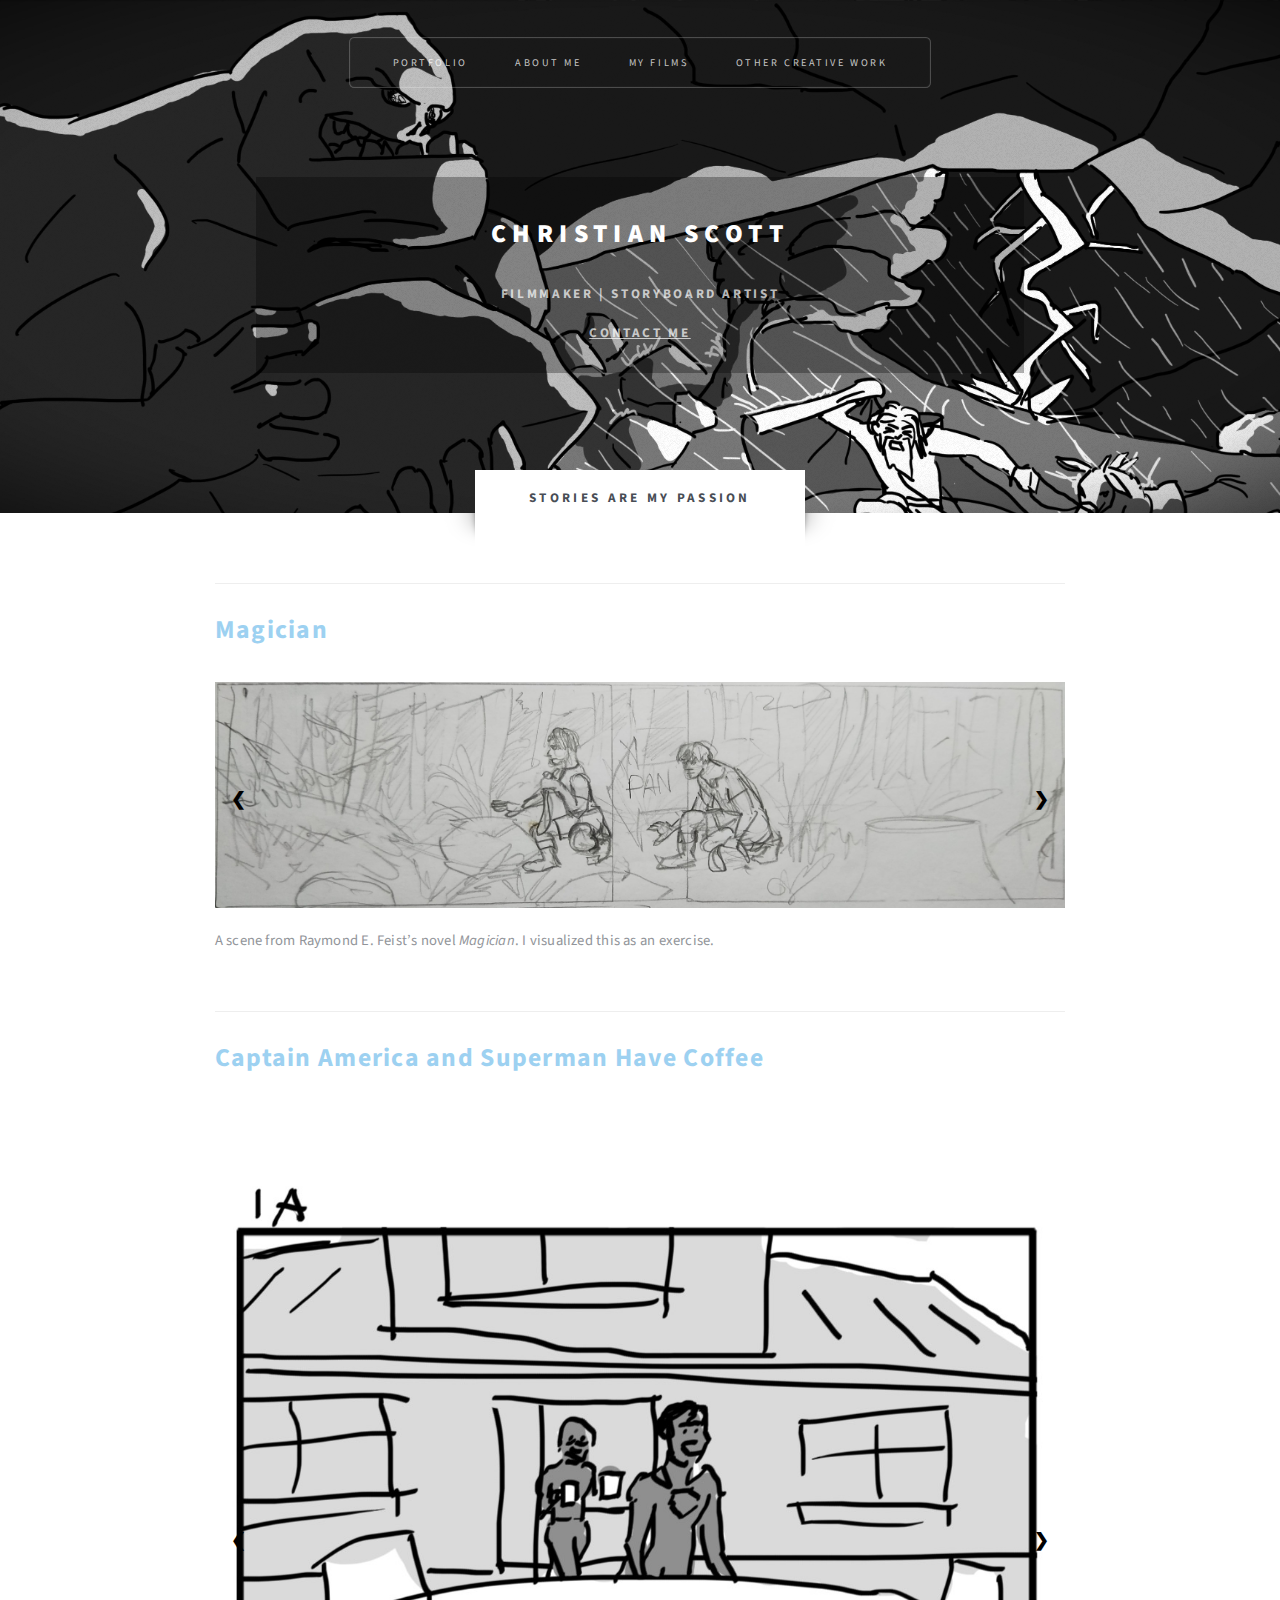
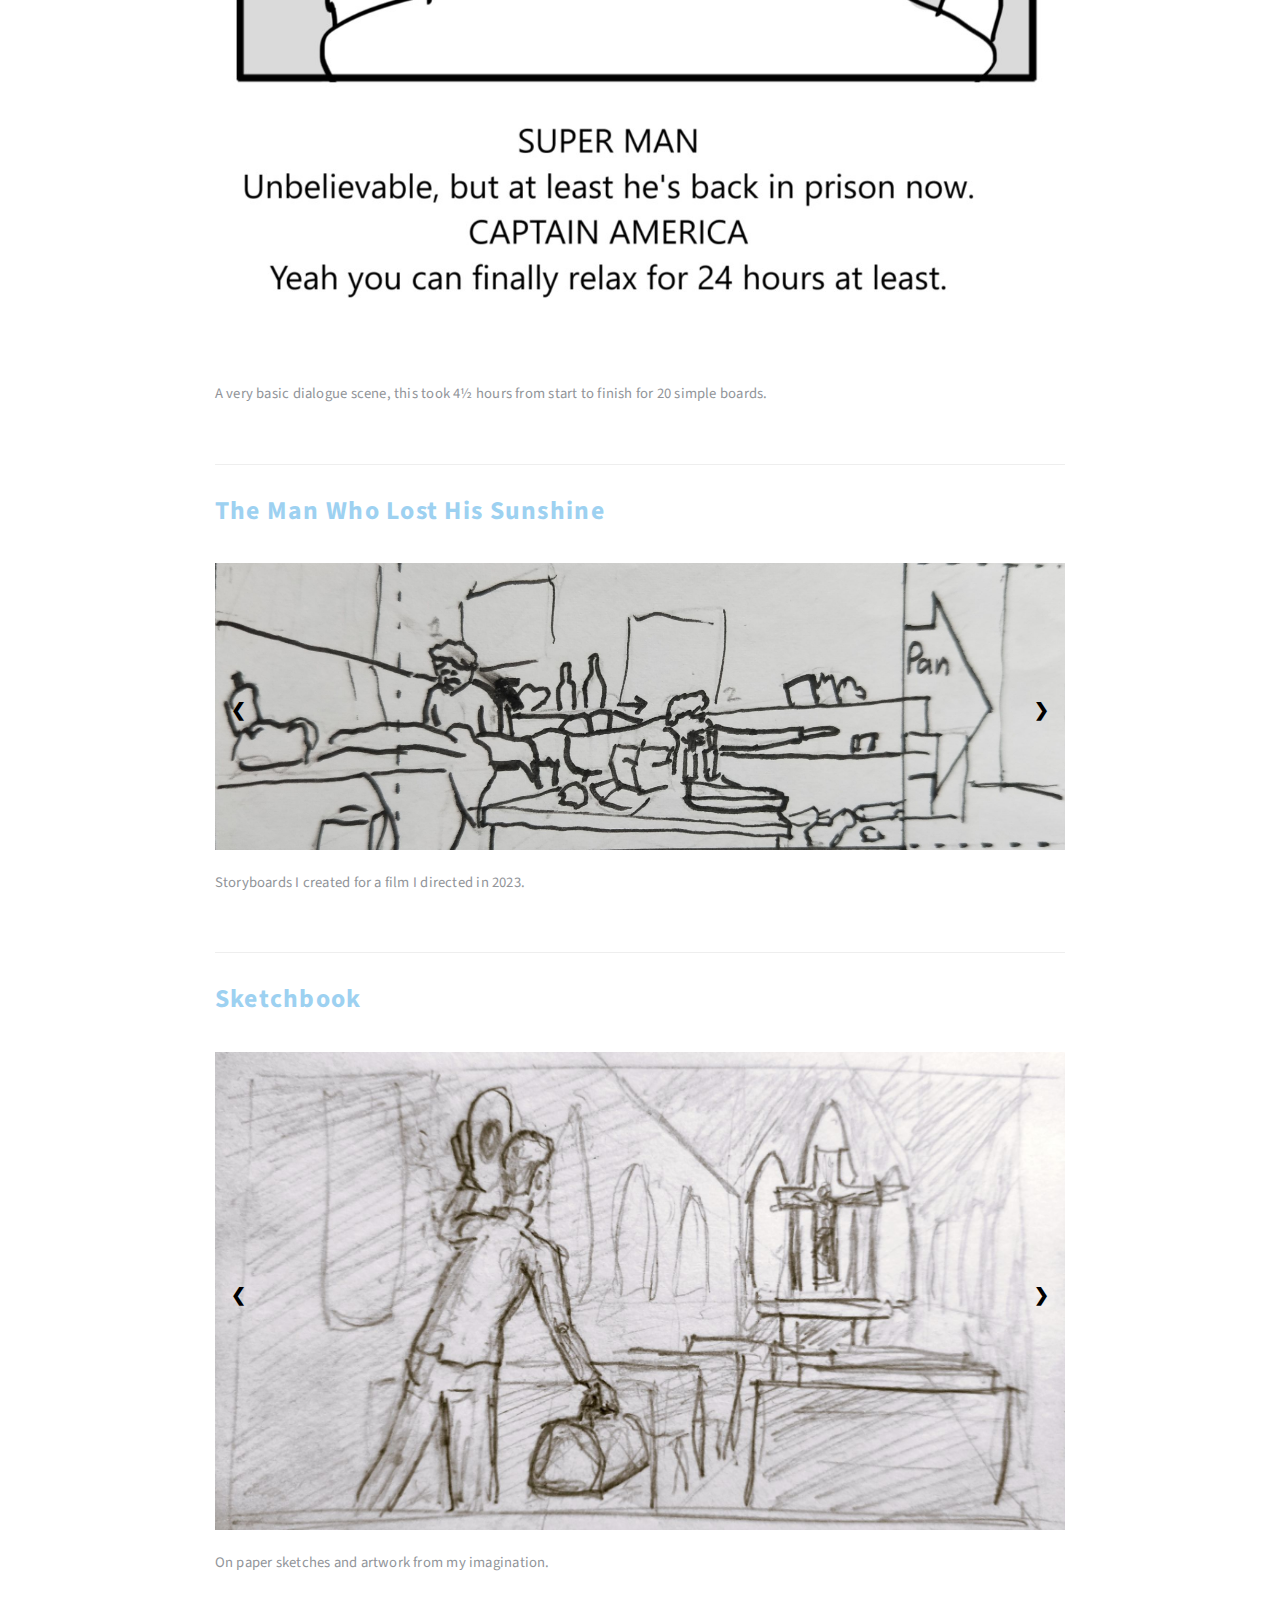
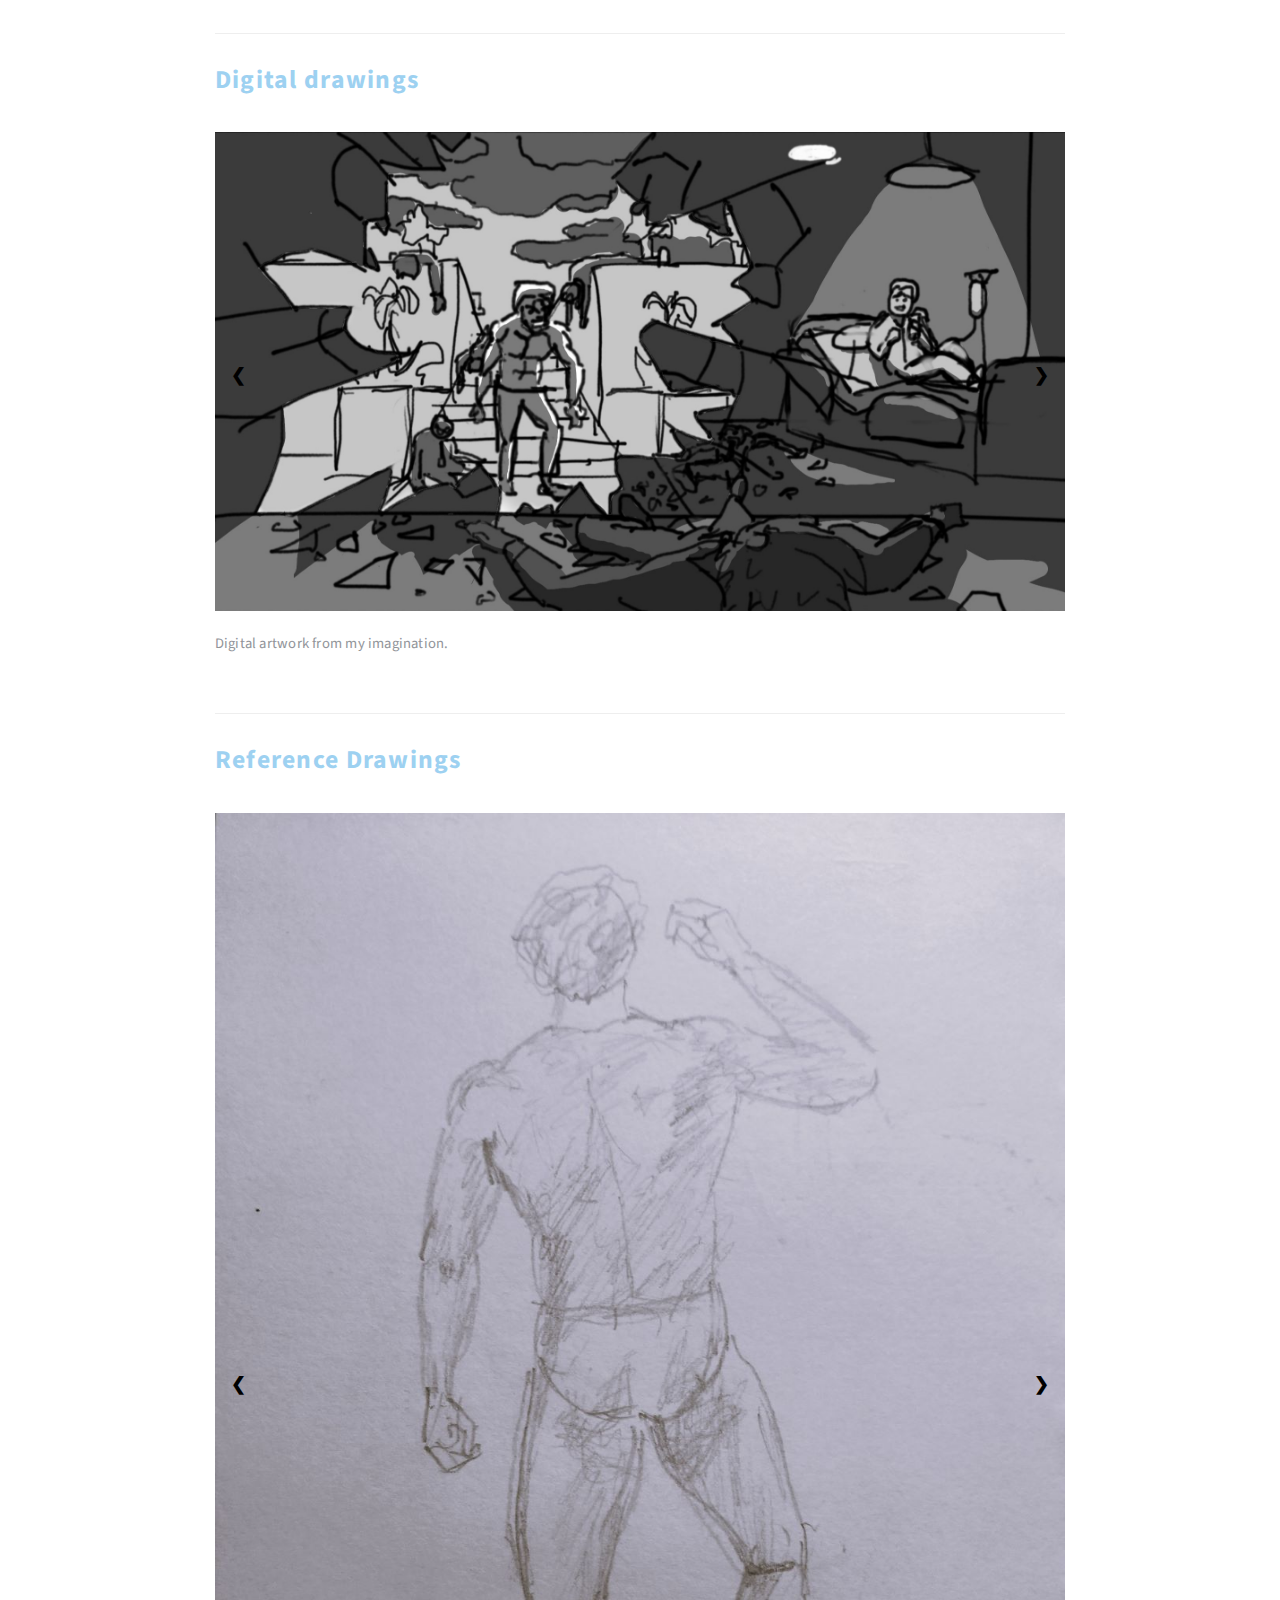
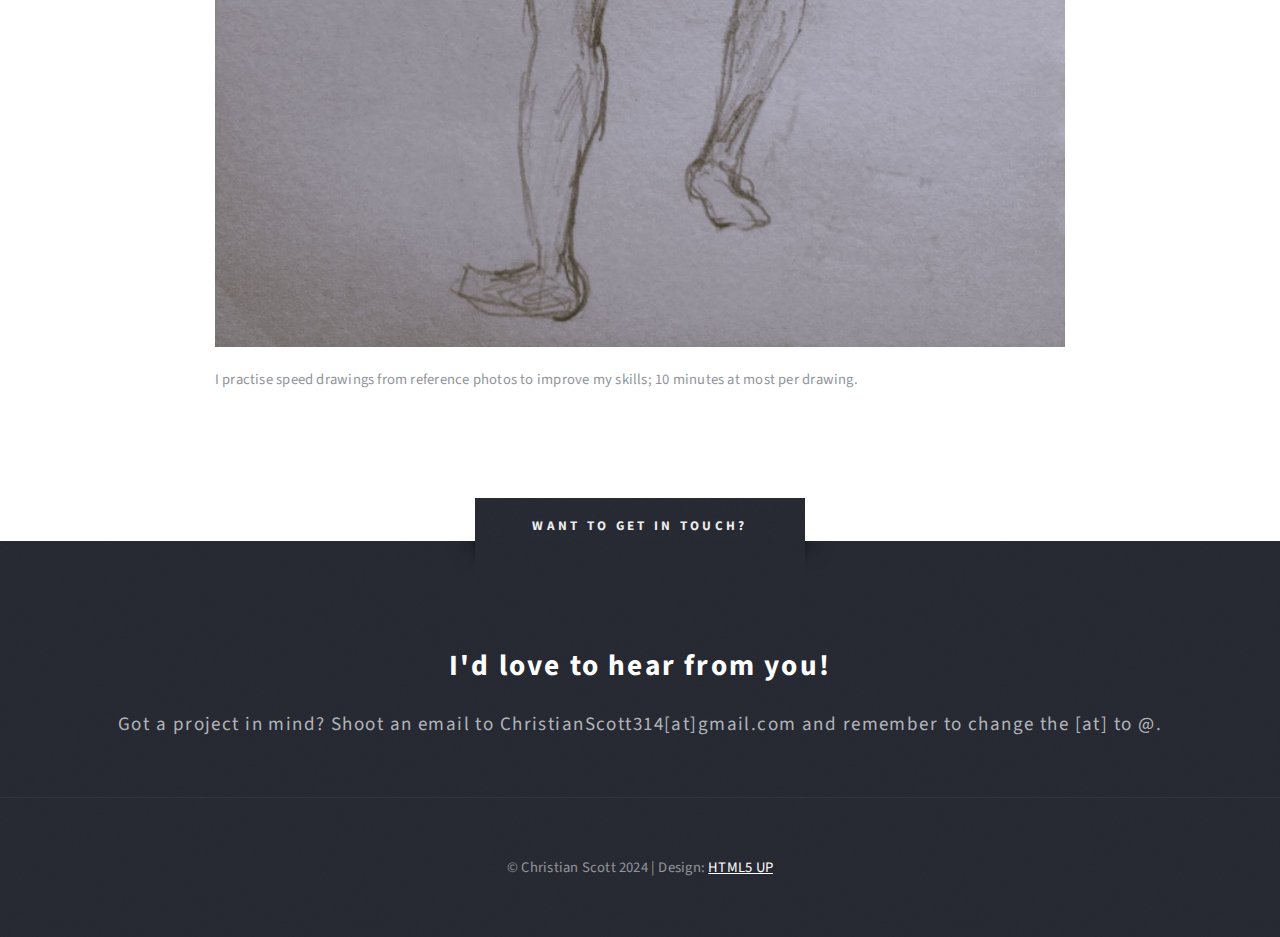
==== index.html @ e36d6e85 "initial commit" ====
<!DOCTYPE HTML>
<!--
	Escape Velocity by HTML5 UP
	html5up.net | @ajlkn
	Free for personal and commercial use under the CCA 3.0 license (html5up.net/license)
-->
<html>

<head>
	<title>Christian Scott Portfolio</title>
	<meta charset="utf-8" />
	<meta name="viewport" content="width=device-width, initial-scale=1, user-scalable=no" />
	<link rel="stylesheet" href="assets/css/main.css" />
</head>

<body class="homepage is-preload">
	<div id="page-wrapper">

		<!-- Header -->
		<section id="header" class="wrapper">

			<!-- Logo -->
			<div id="logo">
				<div class="box bgbox">
					<h1>Christian Scott</h1>
					<p>Filmmaker | Storyboard Artist</p>
					<p><a href="mailto:ChristianScott314@gmail.com">Contact me</a></p>
				</div>
			</div>

			<!-- Nav -->
			<nav id="nav">
				<ul>
					<li class="current"><a href="index.html">Portfolio</a></li>
					<li><a href="about-me.html">About Me</a></li>
					<li><a href="my-films.html">My Films</a></li>
					<li><a href="other-work.html">Other Creative Work</a></li>
				</ul>
			</nav>

		</section>

		<!-- Main -->
		<section id="main" class="wrapper style2">
			<div class="title">Stories are my passion</div>
			<div class="container">
				<!-- Features -->
				<!-- To create new slides, copy one entire section. Update text. 
					Then, copy in new div elements. Increment the PlusSlides function's second number by 1
					based on the latest number. Add a new entry into SlideIndex and SlideId. Create
					a new call for ShowSlides(). Increment all appropriately. Add a new mySlides entry into
					main.css. -->
				<section id="features">
					<div class="feature-list">
						<section>
							<h1>Magician</h1>
							<br>
							<div class="slideshow-container">
								<div class="mySlides1 fade">
									<img src="/images/MAGICIAN/IMG20240206111422.jpg" style="width:100%" alt="">
								</div>
								<div class="mySlides1 fade">
									<img src="/images/MAGICIAN/IMG20240206111429.jpg" style="width:100%" alt="">
								</div>
								<div class="mySlides1 fade">
									<img src="/images/MAGICIAN/IMG20240206111500.jpg" style="width:100%" alt="">
								</div>
								<div class="mySlides1 fade">
									<img src="/images/MAGICIAN/IMG20240206111525.jpg" style="width:100%" alt="">
								</div>
								<div class="mySlides1 fade">
									<img src="/images/MAGICIAN/IMG20240206111530.jpg" style="width:100%" alt="">
								</div>
								<div class="mySlides1 fade">
									<img src="/images/MAGICIAN/IMG20240206111535.jpg" style="width:100%" alt="">
								</div>
								<div class="mySlides1 fade">
									<img src="/images/MAGICIAN/IMG20240206111541.jpg" style="width:100%" alt="">
								</div>
								<div class="mySlides1 fade">
									<img src="/images/MAGICIAN/IMG20240206111629.jpg" style="width:100%" alt="">
								</div>
								<div class="mySlides1 fade">
									<img src="/images/MAGICIAN/IMG20240206111643.jpg" style="width:100%" alt="">
								</div>
								<div class="mySlides1 fade">
									<img src="/images/MAGICIAN/IMG20240206111650.jpg" style="width:100%" alt="">
								</div>
								<div class="mySlides1 fade">
									<img src="/images/MAGICIAN/IMG20240206111715.jpg" style="width:100%" alt="">
								</div>
								<div class="mySlides1 fade">
									<img src="/images/MAGICIAN/IMG20240206111722.jpg" style="width:100%" alt="">
								</div>
								<div class="mySlides1 fade">
									<img src="/images/MAGICIAN/IMG20240206111816.jpg" style="width:100%" alt="">
								</div>
								<div class="mySlides1 fade">
									<img src="/images/MAGICIAN/IMG20240206111821.jpg" style="width:100%" alt="">
								</div>
								<div class="mySlides1 fade">
									<img src="/images/MAGICIAN/IMG20240206111828.jpg" style="width:100%" alt="">
								</div>
								<div class="mySlides1 fade">
									<img src="/images/MAGICIAN/IMG20240206111833.jpg" style="width:100%" alt="">
								</div>
								<div class="mySlides1 fade">
									<img src="/images/MAGICIAN/IMG20240206111854.jpg" style="width:100%" alt="">
								</div>
								<div class="mySlides1 fade">
									<img src="/images/MAGICIAN/IMG20240206111900.jpg" style="width:100%" alt="">
								</div>
								<div class="mySlides1 fade">
									<img src="/images/MAGICIAN/IMG20240206111905.jpg" style="width:100%" alt="">
								</div>
								<!-- Next and previous buttons -->
								<a class="prev" onclick="plusSlides(-1, 0)" style="text-decoration: none;">&#10094;</a>
								<a class="next" onclick="plusSlides(1, 0)" style="text-decoration: none;">&#10095;</a>
							</div>
							<br>
							<p>A scene from Raymond E. Feist’s novel <i>Magician</i>. I visualized this as an exercise.</p>
						</section>
						<section>
							<h1>Captain America and Superman Have Coffee</h1>
							<br>
							<div class="slideshow-container">
								<div class="mySlides2 fade">
									<img src="/images/C&S/C&S1.jpg" style="width:100%">
								</div>
								<div class="mySlides2 fade">
									<img src="/images/C&S/C&S2.jpg" style="width:100%">
								</div>
								<div class="mySlides2 fade">
									<img src="/images/C&S/C&S3.jpg" style="width:100%">
								</div>
								<div class="mySlides2 fade">
									<img src="/images/C&S/C&S4.jpg" style="width:100%">
								</div>
								<div class="mySlides2 fade">
									<img src="/images/C&S/C&S5.jpg" style="width:100%">
								</div>
								<div class="mySlides2 fade">
									<img src="/images/C&S/C&S6.jpg" style="width:100%">
								</div>
								<div class="mySlides2 fade">
									<img src="/images/C&S/C&S7.jpg" style="width:100%">
								</div>
								<div class="mySlides2 fade">
									<img src="/images/C&S/C&S8.jpg" style="width:100%">
								</div>
								<div class="mySlides2 fade">
									<img src="/images/C&S/C&S9.jpg" style="width:100%">
								</div>
								<div class="mySlides2 fade">
									<img src="/images/C&S/C&S10.jpg" style="width:100%">
								</div>
								<div class="mySlides2 fade">
									<img src="/images/C&S/C&S11.jpg" style="width:100%">
								</div>
								<div class="mySlides2 fade">
									<img src="/images/C&S/C&S12.jpg" style="width:100%">
								</div>
								<div class="mySlides2 fade">
									<img src="/images/C&S/C&S13.jpg" style="width:100%">
								</div>
								<div class="mySlides2 fade">
									<img src="/images/C&S/C&S14.jpg" style="width:100%">
								</div>
								<div class="mySlides2 fade">
									<img src="/images/C&S/C&S15.jpg" style="width:100%">
								</div>
								<div class="mySlides2 fade">
									<img src="/images/C&S/C&S16.jpg" style="width:100%">
								</div>
								<div class="mySlides2 fade">
									<img src="/images/C&S/C&S17.jpg" style="width:100%">
								</div>
								<div class="mySlides2 fade">
									<img src="/images/C&S/C&S18.jpg" style="width:100%">
								</div>
								<div class="mySlides2 fade">
									<img src="/images/C&S/C&S19.jpg" style="width:100%">
								</div>
								<div class="mySlides2 fade">
									<img src="/images/C&S/C&S20.jpg" style="width:100%">
								</div>
								<!-- Next and previous buttons -->
								<a class="prev" onclick="plusSlides(-1, 1)" style="text-decoration: none;">&#10094;</a>
								<a class="next" onclick="plusSlides(1, 1)" style="text-decoration: none;">&#10095;</a>
							</div>
							<br>
							<p>A very basic dialogue scene, this took 4½ hours from start to finish for 20 simple boards.
							</p>
						</section>
						<section>
							<h1>The Man Who Lost His Sunshine</h1>
							<br>
							<div class="slideshow-container">
								<div class="mySlides3 fade">
									<img src="/images/TMWLHS/01.jpg" style="width:100%" alt="">
								</div>
								<div class="mySlides3 fade">
									<img src="/images/TMWLHS/02.jpg" style="width:100%" alt="">
								</div>
								<div class="mySlides3 fade">
									<img src="/images/TMWLHS/03.jpg" style="width:100%" alt="">
								</div>
								<div class="mySlides3 fade">
									<img src="/images/TMWLHS/04.jpg" style="width:100%" alt="">
								</div>
								<div class="mySlides3 fade">
									<img src="/images/TMWLHS/05.jpg" style="width:100%" alt="">
								</div>
								<div class="mySlides3 fade">
									<img src="/images/TMWLHS/06.jpg" style="width:100%" alt="">
								</div>
								<div class="mySlides3 fade">
									<img src="/images/TMWLHS/07.jpg" style="width:100%" alt="">
								</div>
								<div class="mySlides3 fade">
									<img src="/images/TMWLHS/08.jpg" style="width:100%" alt="">
								</div>
								<div class="mySlides3 fade">
									<img src="/images/TMWLHS/09.jpg" style="width:100%" alt="">
								</div>
								<div class="mySlides3 fade">
									<img src="/images/TMWLHS/10.jpg" style="width:100%" alt="">
								</div>
								<div class="mySlides3 fade">
									<img src="/images/TMWLHS/11.jpg" style="width:100%" alt="">
								</div>
								<div class="mySlides3 fade">
									<img src="/images/TMWLHS/12.jpg" style="width:100%" alt="">
								</div>
								<div class="mySlides3 fade">
									<img src="/images/TMWLHS/13.jpg" style="width:100%" alt="">
								</div>
								<div class="mySlides3 fade">
									<img src="/images/TMWLHS/14.jpg" style="width:100%" alt="">
								</div>
								<div class="mySlides3 fade">
									<img src="/images/TMWLHS/15.jpg" style="width:100%" alt="">
								</div>
								<div class="mySlides3 fade">
									<img src="/images/TMWLHS/16.jpg" style="width:100%" alt="">
								</div>
								<div class="mySlides3 fade">
									<img src="/images/TMWLHS/17.jpg" style="width:100%" alt="">
								</div>
								<div class="mySlides3 fade">
									<img src="/images/TMWLHS/18.jpg" style="width:100%" alt="">
								</div>
								<div class="mySlides3 fade">
									<img src="/images/TMWLHS/19.jpg" style="width:100%" alt="">
								</div>
								<div class="mySlides3 fade">
									<img src="/images/TMWLHS/20.jpg" style="width:100%" alt="">
								</div>
								<div class="mySlides3 fade">
									<img src="/images/TMWLHS/21.jpg" style="width:100%" alt="">
								</div>
								<div class="mySlides3 fade">
									<img src="/images/TMWLHS/22.jpg" style="width:100%" alt="">
								</div>
								<div class="mySlides3 fade">
									<img src="/images/TMWLHS/23.jpg" style="width:100%" alt="">
								</div>
								<div class="mySlides3 fade">
									<img src="/images/TMWLHS/24.jpg" style="width:100%" alt="">
								</div>
								<div class="mySlides3 fade">
									<img src="/images/TMWLHS/25.jpg" style="width:100%" alt="">
								</div>
								<div class="mySlides3 fade">
									<img src="/images/TMWLHS/26.jpg" style="width:100%" alt="">
								</div>
								<div class="mySlides3 fade">
									<img src="/images/TMWLHS/27.jpg" style="width:100%" alt="">
								</div>
								<div class="mySlides3 fade">
									<img src="/images/TMWLHS/28.jpg" style="width:100%" alt="">
								</div>
								<div class="mySlides3 fade">
									<img src="/images/TMWLHS/29.jpg" style="width:100%" alt="">
								</div>
								<div class="mySlides3 fade">
									<img src="/images/TMWLHS/30.jpg" style="width:100%" alt="">
								</div>
								<div class="mySlides3 fade">
									<img src="/images/TMWLHS/31.jpg" style="width:100%" alt="">
								</div>
								<div class="mySlides3 fade">
									<img src="/images/TMWLHS/32.jpg" style="width:100%" alt="">
								</div>
								<div class="mySlides3 fade">
									<img src="/images/TMWLHS/33.jpg" style="width:100%" alt="">
								</div>
								<div class="mySlides3 fade">
									<img src="/images/TMWLHS/34.jpg" style="width:100%" alt="">
								</div>
								<div class="mySlides3 fade">
									<img src="/images/TMWLHS/35.jpg" style="width:100%" alt="">
								</div>
								<div class="mySlides3 fade">
									<img src="/images/TMWLHS/36.jpg" style="width:100%" alt="">
								</div>
								<div class="mySlides3 fade">
									<img src="/images/TMWLHS/37.jpg" style="width:100%" alt="">
								</div>
								<div class="mySlides3 fade">
									<img src="/images/TMWLHS/38.jpg" style="width:100%" alt="">
								</div>
								<div class="mySlides3 fade">
									<img src="/images/TMWLHS/39.jpg" style="width:100%" alt="">
								</div>
								<div class="mySlides3 fade">
									<img src="/images/TMWLHS/40.jpg" style="width:100%" alt="">
								</div>
								<div class="mySlides3 fade">
									<img src="/images/TMWLHS/41.jpg" style="width:100%" alt="">
								</div>
								<div class="mySlides3 fade">
									<img src="/images/TMWLHS/42.jpg" style="width:100%" alt="">
								</div>
								<div class="mySlides3 fade">
									<img src="/images/TMWLHS/43.jpg" style="width:100%" alt="">
								</div>
								<div class="mySlides3 fade">
									<img src="/images/TMWLHS/44.jpg" style="width:100%" alt="">
								</div>
								<div class="mySlides3 fade">
									<img src="/images/TMWLHS/45.jpg" style="width:100%" alt="">
								</div>
								<div class="mySlides3 fade">
									<img src="/images/TMWLHS/46.jpg" style="width:100%" alt="">
								</div>
								<div class="mySlides3 fade">
									<img src="/images/TMWLHS/47.jpg" style="width:100%" alt="">
								</div>
								<div class="mySlides3 fade">
									<img src="/images/TMWLHS/48.jpg" style="width:100%" alt="">
								</div>
								<div class="mySlides3 fade">
									<img src="/images/TMWLHS/49.jpg" style="width:100%" alt="">
								</div>
								<div class="mySlides3 fade">
									<img src="/images/TMWLHS/50.jpg" style="width:100%" alt="">
								</div>
								<div class="mySlides3 fade">
									<img src="/images/TMWLHS/51.jpg" style="width:100%" alt="">
								</div>
								<!-- Next and previous buttons -->
								<a class="prev" onclick="plusSlides(-1, 2)" style="text-decoration: none;">&#10094;</a>
								<a class="next" onclick="plusSlides(1, 2)" style="text-decoration: none;">&#10095;</a>
							</div>
							<br>
							<p>Storyboards I created for a film I directed in 2023.</p>
						</section>
						<section>
							<h1>Sketchbook</h1>
							<br>
							<div class="slideshow-container">
								<div class="mySlides4 fade">
									<img src="/images/SKETCHBOOK/01.jpg" style="width:100%" alt="">
								</div>
								<div class="mySlides4 fade">
									<img src="/images/SKETCHBOOK/02.jpg" style="width:100%" alt="">
								</div>
								<div class="mySlides4 fade">
									<img src="/images/SKETCHBOOK/03.jpg" style="width:100%" alt="">
								</div>
								<div class="mySlides4 fade">
									<img src="/images/SKETCHBOOK/04.jpg" style="width:100%" alt="">
								</div>
								<div class="mySlides4 fade">
									<img src="/images/SKETCHBOOK/05.jpg" style="width:100%" alt="">
								</div>
								<div class="mySlides4 fade">
									<img src="/images/SKETCHBOOK/06.jpg" style="width:100%" alt="">
								</div>
								<div class="mySlides4 fade">
									<img src="/images/SKETCHBOOK/07.jpg" style="width:100%" alt="">
								</div>
								<div class="mySlides4 fade">
									<img src="/images/SKETCHBOOK/08.jpg" style="width:100%" alt="">
								</div>
								<div class="mySlides4 fade">
									<img src="/images/SKETCHBOOK/09.jpg" style="width:100%" alt="">
								</div>
								<div class="mySlides4 fade">
									<img src="/images/SKETCHBOOK/10.jpg" style="width:100%" alt="">
								</div>
								<div class="mySlides4 fade">
									<img src="/images/SKETCHBOOK/11.jpg" style="width:100%" alt="">
								</div>
								<div class="mySlides4 fade">
									<img src="/images/SKETCHBOOK/12.jpg" style="width:100%" alt="">
								</div>
								<div class="mySlides4 fade">
									<img src="/images/SKETCHBOOK/13.jpg" style="width:100%" alt="">
								</div>
								<div class="mySlides4 fade">
									<img src="/images/SKETCHBOOK/14.jpg" style="width:100%" alt="">
								</div>
								<div class="mySlides4 fade">
									<img src="/images/SKETCHBOOK/15.jpg" style="width:100%" alt="">
								</div>
								<div class="mySlides4 fade">
									<img src="/images/SKETCHBOOK/16.jpg" style="width:100%" alt="">
								</div>
								<div class="mySlides4 fade">
									<img src="/images/SKETCHBOOK/17.jpg" style="width:100%" alt="">
								</div>
								<div class="mySlides4 fade">
									<img src="/images/SKETCHBOOK/18.jpg" style="width:100%" alt="">
								</div>
								<div class="mySlides4 fade">
									<img src="/images/SKETCHBOOK/19.jpg" style="width:100%" alt="">
								</div>
								<div class="mySlides4 fade">
									<img src="/images/SKETCHBOOK/20.jpg" style="width:100%" alt="">
								</div>
								<div class="mySlides4 fade">
									<img src="/images/SKETCHBOOK/21.jpg" style="width:100%" alt="">
								</div>
								<div class="mySlides4 fade">
									<img src="/images/SKETCHBOOK/22.jpg" style="width:100%" alt="">
								</div>
								<div class="mySlides4 fade">
									<img src="/images/SKETCHBOOK/23.jpg" style="width:100%" alt="">
								</div>
								<div class="mySlides4 fade">
									<img src="/images/SKETCHBOOK/24.jpg" style="width:100%" alt="">
								</div>
								<div class="mySlides4 fade">
									<img src="/images/SKETCHBOOK/25.jpg" style="width:100%" alt="">
								</div>
								<div class="mySlides4 fade">
									<img src="/images/SKETCHBOOK/coloring page - magic forrest.jpg" style="width:100%"
										alt="">
								</div>
								<!-- Next and previous buttons -->
								<a class="prev" onclick="plusSlides(-1, 3)" style="text-decoration: none;">&#10094;</a>
								<a class="next" onclick="plusSlides(1, 3)" style="text-decoration: none;">&#10095;</a>
							</div>
							<br>
							<p>On paper sketches and artwork from my imagination.</p>
						</section>
						<section>
							<h1>Digital drawings</h1>
							<br>
							<div class="slideshow-container">
								<div class="mySlides6 fade">
									<img src="/images/DIGITAL/02-01-24 Smash.jpg" style="width:100%" alt="">
								</div>
								<div class="mySlides6 fade">
									<img src="/images/DIGITAL/03-01-24 hold your breath.jpg" style="width:100%" alt="">
								</div>
								<div class="mySlides6 fade">
									<img src="/images/DIGITAL/03-01-24 look at me.jpg" style="width:100%" alt="">
								</div>
								<div class="mySlides6 fade">
									<img src="/images/DIGITAL/04-01-24 terror.jpg" style="width:100%" alt="">
								</div>
								<div class="mySlides6 fade">
									<img src="/images/DIGITAL/05-01-24 there there.jpg" style="width:100%" alt="">
								</div>
								<div class="mySlides6 fade">
									<img src="/images/DIGITAL/05-01-24 there there.jpg~" style="width:100%" alt="">
								</div>
								<div class="mySlides6 fade">
									<img src="/images/DIGITAL/06-01-24 BAM.jpg" style="width:100%" alt="">
								</div>
								<div class="mySlides6 fade">
									<img src="/images/DIGITAL/10-01-24 skull tower.jpg" style="width:100%" alt="">
								</div>
								<div class="mySlides6 fade">
									<img src="/images/DIGITAL/19-01-24 shoocker.jpg" style="width:100%" alt="">
								</div>
								<div class="mySlides6 fade">
									<img src="/images/DIGITAL/31-01-24 Voyage.jpg" style="width:100%" alt="">
								</div>
								<div class="mySlides6 fade">
									<img src="/images/DIGITAL/!02-02-24 lizard.jpg" style="width:100%" alt="">
								</div>
								<div class="mySlides6 fade">
									<img src="/images/DIGITAL/!13-12-23 pumkin crow.jpg" style="width:100%" alt="">
								</div>
								<div class="mySlides6 fade">
									<img src="/images/DIGITAL/DigitalThumbnail.jpg" style="width:100%" alt="">
								</div>
								<!-- Next and previous buttons -->
								<a class="prev" onclick="plusSlides(-1, 5)" style="text-decoration: none;">&#10094;</a>
								<a class="next" onclick="plusSlides(1, 5)" style="text-decoration: none;">&#10095;</a>
							</div>
							<br>
							<p>Digital artwork from my imagination.</p>
						</section>
						<section>
							<h1>Reference Drawings</h1>
							<br>
							<div class="slideshow-container">
								<div class="mySlides5 fade">
									<img src="/images/REFERENCES/01.jpg" style="width:100%" alt="">
								</div>
								<div class="mySlides5 fade">
									<img src="/images/REFERENCES/02.jpg" style="width:100%" alt="">
								</div>
								<div class="mySlides5 fade">
									<img src="/images/REFERENCES/03.jpg" style="width:100%" alt="">
								</div>
								<div class="mySlides5 fade">
									<img src="/images/REFERENCES/04.jpg" style="width:100%" alt="">
								</div>
								<div class="mySlides5 fade">
									<img src="/images/REFERENCES/05.jpg" style="width:100%" alt="">
								</div>
								<div class="mySlides5 fade">
									<img src="/images/REFERENCES/06.jpg" style="width:100%" alt="">
								</div>
								<div class="mySlides5 fade">
									<img src="/images/REFERENCES/07.jpg" style="width:100%" alt="">
								</div>
								<div class="mySlides5 fade">
									<img src="/images/REFERENCES/08.jpg" style="width:100%" alt="">
								</div>
								<div class="mySlides5 fade">
									<img src="/images/REFERENCES/9.jpg" style="width:100%" alt="">
								</div>
								<div class="mySlides5 fade">
									<img src="/images/REFERENCES/10.jpg" style="width:100%" alt="">
								</div>
								<div class="mySlides5 fade">
									<img src="/images/REFERENCES/11.jpg" style="width:100%" alt="">
								</div>
								<div class="mySlides5 fade">
									<img src="/images/REFERENCES/12.jpg" style="width:100%" alt="">
								</div>
								<div class="mySlides5 fade">
									<img src="/images/REFERENCES/13.jpg" style="width:100%" alt="">
								</div>
								<div class="mySlides5 fade">
									<img src="/images/REFERENCES/14.jpg" style="width:100%" alt="">
								</div>
								<div class="mySlides5 fade">
									<img src="/images/REFERENCES/15.jpg" style="width:100%" alt="">
								</div>
								<div class="mySlides5 fade">
									<img src="/images/REFERENCES/16.jpg" style="width:100%" alt="">
								</div>
								<div class="mySlides5 fade">
									<img src="/images/REFERENCES/17.jpg" style="width:100%" alt="">
								</div>
								<!-- Next and previous buttons -->
								<a class="prev" onclick="plusSlides(-1, 4)" style="text-decoration: none;">&#10094;</a>
								<a class="next" onclick="plusSlides(1, 4)" style="text-decoration: none;">&#10095;</a>
							</div>
							<br>
							<p>I practise speed drawings from reference photos to improve my skills; 10 minutes at most
								per drawing.</p>
						</section>
						<script>
							let slideIndex = [1, 1, 1, 1, 1, 1];
							let slideId = ["mySlides1", "mySlides2", "mySlides3", "mySlides4", "mySlides5", "mySlides6"]
							showSlides(1, 0);
							showSlides(1, 1);
							showSlides(1, 2);
							showSlides(1, 3);
							showSlides(1, 4);
							showSlides(1, 5);

							function plusSlides(n, no) {
								showSlides(slideIndex[no] += n, no);
							}

							function showSlides(n, no) {
								let i;
								let x = document.getElementsByClassName(slideId[no]);
								if (n > x.length) { slideIndex[no] = 1 }
								if (n < 1) { slideIndex[no] = x.length }
								for (i = 0; i < x.length; i++) {
									x[i].style.display = "none";
								}
								x[slideIndex[no] - 1].style.display = "block";
							}
						</script>
					</div>
				</section>
			</div>
		</section>

		<!-- Footer -->
		<section id="footer" class="wrapper">
			<div class="title">Want to get in touch?</div>
			<header class="style1">
				<h2>I'd love to hear from you!</h2>
				<p>
					Got a project in mind? Shoot an email to ChristianScott314[at]gmail.com and remember to change
					the [at] to @.
				</p>
			</header>
			<p style="text-align: center;">&copy; Christian Scott 2024 | Design: <a href="http://html5up.net">HTML5
					UP</a></p>
		</section>

	</div>

	<!-- Scripts -->
	<script src="assets/js/jquery.min.js"></script>
	<script src="assets/js/jquery.dropotron.min.js"></script>
	<script src="assets/js/browser.min.js"></script>
	<script src="assets/js/breakpoints.min.js"></script>
	<script src="assets/js/util.js"></script>
	<script src="assets/js/main.js"></script>

</body>

</html>
---- assets/css/main.css ----
@import url("fontawesome-all.min.css");
@import url("https://fonts.googleapis.com/css?family=Source+Sans+Pro:400,400italic,700,900");

/*
	Escape Velocity by HTML5 UP
	html5up.net | @ajlkn
	Free for personal and commercial use under the CCA 3.0 license (html5up.net/license)
*/

html,
body,
div,
span,
applet,
object,
iframe,
h1,
h2,
h3,
h4,
h5,
h6,
p,
blockquote,
pre,
a,
abbr,
acronym,
address,
big,
cite,
code,
del,
dfn,
em,
img,
ins,
kbd,
q,
s,
samp,
small,
strike,
strong,
sub,
sup,
tt,
var,
b,
u,
i,
center,
dl,
dt,
dd,
ol,
ul,
li,
fieldset,
form,
label,
legend,
table,
caption,
tbody,
tfoot,
thead,
tr,
th,
td,
article,
aside,
canvas,
details,
embed,
figure,
figcaption,
footer,
header,
hgroup,
menu,
nav,
output,
ruby,
section,
summary,
time,
mark,
audio,
video {
	margin: 0;
	padding: 0;
	border: 0;
	font-size: 100%;
	font: inherit;
	vertical-align: baseline;
}

article,
aside,
details,
figcaption,
figure,
footer,
header,
hgroup,
menu,
nav,
section {
	display: block;
}

body {
	line-height: 1;
}

ol,
ul {
	list-style: none;
}

blockquote,
q {
	quotes: none;
}

blockquote:before,
blockquote:after,
q:before,
q:after {
	content: '';
	content: none;
}

table {
	border-collapse: collapse;
	border-spacing: 0;
}

body {
	-webkit-text-size-adjust: none;
}

mark {
	background-color: transparent;
	color: inherit;
}

input::-moz-focus-inner {
	border: 0;
	padding: 0;
}

input,
select,
textarea {
	-moz-appearance: none;
	-webkit-appearance: none;
	-ms-appearance: none;
	appearance: none;
}

/* Basic */

@-ms-viewport {
	width: device-width;
}

html {
	box-sizing: border-box;
}

*,
*:before,
*:after {
	box-sizing: inherit;
}

body.is-preload *,
body.is-preload *:before,
body.is-preload *:after {
	-moz-animation: none !important;
	-webkit-animation: none !important;
	-ms-animation: none !important;
	animation: none !important;
	-moz-transition: none !important;
	-webkit-transition: none !important;
	-ms-transition: none !important;
	transition: none !important;
}

body,
input,
textarea,
select {
	font-family: 'Source Sans Pro', sans-serif;
	font-weight: 400;
	color: #919499;
	font-size: 14pt;
	line-height: 1.75em;
	letter-spacing: 0.025em;
}

h1,
h2,
h3,
h4,
h5,
h6 {
	font-weight: 700;
	color: #484d55;
}

h1 a,
h2 a,
h3 a,
h4 a,
h5 a,
h6 a {
	color: inherit;
	text-decoration: none;
}

a {
	-moz-transition: color .25s ease-in-out;
	-webkit-transition: color .25s ease-in-out;
	-ms-transition: color .25s ease-in-out;
	transition: color .25s ease-in-out;
	text-decoration: underline;
	color: #717975;
}

a:hover {
	text-decoration: none;
}

strong,
b {
	font-weight: 700;
	color: #484d55;
}

blockquote {
	border-left: solid 0.5em #ddd;
	padding: 1em 0 1em 2em;
	font-style: italic;
}

em,
i {
	font-style: italic;
}

hr {
	border: 0;
	border-top: solid 1px #ddd;
	margin: 2em 0 2em 0;
}

sub {
	position: relative;
	top: 0.5em;
	font-size: 0.8em;
}

sup {
	position: relative;
	top: -0.5em;
	font-size: 0.8em;
}

.nobr {
	white-space: nowrap;
}

br.clear {
	clear: both;
}

p,
ul,
ol,
dl,
table,
blockquote,
form {
	margin-bottom: 2em;
}

/* Container */

.container {
	margin: 0 auto;
	max-width: 100%;
	width: 68em;
}

@media screen and (max-width: 1680px) {

	.container {
		width: 70em;
	}

}

@media screen and (max-width: 1280px) {

	.container {
		width: calc(100% - 100px);
	}

}

@media screen and (max-width: 980px) {

	.container {
		width: calc(100% - 100px);
	}

}

@media screen and (max-width: 736px) {

	.container {
		width: calc(100% - 40px);
	}

}

/* Row */

.row {
	display: flex;
	flex-wrap: wrap;
	box-sizing: border-box;
	align-items: stretch;
}

.row>* {
	box-sizing: border-box;
}

.row.gtr-uniform>*> :last-child {
	margin-bottom: 0;
}

.row.aln-left {
	justify-content: flex-start;
}

.row.aln-center {
	justify-content: center;
}

.row.aln-right {
	justify-content: flex-end;
}

.row.aln-top {
	align-items: flex-start;
}

.row.aln-middle {
	align-items: center;
}

.row.aln-bottom {
	align-items: flex-end;
}

.row>.imp {
	order: -1;
}

.row>.col-1 {
	width: 8.33333%;
}

.row>.off-1 {
	margin-left: 8.33333%;
}

.row>.col-2 {
	width: 16.66667%;
}

.row>.off-2 {
	margin-left: 16.66667%;
}

.row>.col-3 {
	width: 25%;
}

.row>.off-3 {
	margin-left: 25%;
}

.row>.col-4 {
	width: 33.33333%;
}

.row>.off-4 {
	margin-left: 33.33333%;
}

.row>.col-5 {
	width: 41.66667%;
}

.row>.off-5 {
	margin-left: 41.66667%;
}

.row>.col-6 {
	width: 50%;
}

.row>.off-6 {
	margin-left: 50%;
}

.row>.col-7 {
	width: 58.33333%;
}

.row>.off-7 {
	margin-left: 58.33333%;
}

.row>.col-8 {
	width: 66.66667%;
}

.row>.off-8 {
	margin-left: 66.66667%;
}

.row>.col-9 {
	width: 75%;
}

.row>.off-9 {
	margin-left: 75%;
}

.row>.col-10 {
	width: 83.33333%;
}

.row>.off-10 {
	margin-left: 83.33333%;
}

.row>.col-11 {
	width: 91.66667%;
}

.row>.off-11 {
	margin-left: 91.66667%;
}

.row>.col-12 {
	width: 100%;
}

.row>.off-12 {
	margin-left: 100%;
}

.row.gtr-0 {
	margin-top: 0px;
	margin-left: 0px;
}

.row.gtr-0>* {
	padding: 0px 0 0 0px;
}

.row.gtr-0.gtr-uniform {
	margin-top: 0px;
}

.row.gtr-0.gtr-uniform>* {
	padding-top: 0px;
}

.row.gtr-25 {
	margin-top: -12.5px;
	margin-left: -12.5px;
}

.row.gtr-25>* {
	padding: 12.5px 0 0 12.5px;
}

.row.gtr-25.gtr-uniform {
	margin-top: -12.5px;
}

.row.gtr-25.gtr-uniform>* {
	padding-top: 12.5px;
}

.row.gtr-50 {
	margin-top: -25px;
	margin-left: -25px;
}

.row.gtr-50>* {
	padding: 25px 0 0 25px;
}

.row.gtr-50.gtr-uniform {
	margin-top: -25px;
}

.row.gtr-50.gtr-uniform>* {
	padding-top: 25px;
}

.row {
	margin-top: -50px;
	margin-left: -50px;
}

.row>* {
	padding: 50px 0 0 50px;
}

.row.gtr-uniform {
	margin-top: -50px;
}

.row.gtr-uniform>* {
	padding-top: 50px;
}

.row.gtr-150 {
	margin-top: -75px;
	margin-left: -75px;
}

.row.gtr-150>* {
	padding: 75px 0 0 75px;
}

.row.gtr-150.gtr-uniform {
	margin-top: -75px;
}

.row.gtr-150.gtr-uniform>* {
	padding-top: 75px;
}

.row.gtr-200 {
	margin-top: -100px;
	margin-left: -100px;
}

.row.gtr-200>* {
	padding: 100px 0 0 100px;
}

.row.gtr-200.gtr-uniform {
	margin-top: -100px;
}

.row.gtr-200.gtr-uniform>* {
	padding-top: 100px;
}

@media screen and (max-width: 1680px) {

	.row {
		display: flex;
		flex-wrap: wrap;
		box-sizing: border-box;
		align-items: stretch;
	}

	.row>* {
		box-sizing: border-box;
	}

	.row.gtr-uniform>*> :last-child {
		margin-bottom: 0;
	}

	.row.aln-left {
		justify-content: flex-start;
	}

	.row.aln-center {
		justify-content: center;
	}

	.row.aln-right {
		justify-content: flex-end;
	}

	.row.aln-top {
		align-items: flex-start;
	}

	.row.aln-middle {
		align-items: center;
	}

	.row.aln-bottom {
		align-items: flex-end;
	}

	.row>.imp-xlarge {
		order: -1;
	}

	.row>.col-1-xlarge {
		width: 8.33333%;
	}

	.row>.off-1-xlarge {
		margin-left: 8.33333%;
	}

	.row>.col-2-xlarge {
		width: 16.66667%;
	}

	.row>.off-2-xlarge {
		margin-left: 16.66667%;
	}

	.row>.col-3-xlarge {
		width: 25%;
	}

	.row>.off-3-xlarge {
		margin-left: 25%;
	}

	.row>.col-4-xlarge {
		width: 33.33333%;
	}

	.row>.off-4-xlarge {
		margin-left: 33.33333%;
	}

	.row>.col-5-xlarge {
		width: 41.66667%;
	}

	.row>.off-5-xlarge {
		margin-left: 41.66667%;
	}

	.row>.col-6-xlarge {
		width: 50%;
	}

	.row>.off-6-xlarge {
		margin-left: 50%;
	}

	.row>.col-7-xlarge {
		width: 58.33333%;
	}

	.row>.off-7-xlarge {
		margin-left: 58.33333%;
	}

	.row>.col-8-xlarge {
		width: 66.66667%;
	}

	.row>.off-8-xlarge {
		margin-left: 66.66667%;
	}

	.row>.col-9-xlarge {
		width: 75%;
	}

	.row>.off-9-xlarge {
		margin-left: 75%;
	}

	.row>.col-10-xlarge {
		width: 83.33333%;
	}

	.row>.off-10-xlarge {
		margin-left: 83.33333%;
	}

	.row>.col-11-xlarge {
		width: 91.66667%;
	}

	.row>.off-11-xlarge {
		margin-left: 91.66667%;
	}

	.row>.col-12-xlarge {
		width: 100%;
	}

	.row>.off-12-xlarge {
		margin-left: 100%;
	}

	.row.gtr-0 {
		margin-top: 0px;
		margin-left: 0px;
	}

	.row.gtr-0>* {
		padding: 0px 0 0 0px;
	}

	.row.gtr-0.gtr-uniform {
		margin-top: 0px;
	}

	.row.gtr-0.gtr-uniform>* {
		padding-top: 0px;
	}

	.row.gtr-25 {
		margin-top: -12.5px;
		margin-left: -12.5px;
	}

	.row.gtr-25>* {
		padding: 12.5px 0 0 12.5px;
	}

	.row.gtr-25.gtr-uniform {
		margin-top: -12.5px;
	}

	.row.gtr-25.gtr-uniform>* {
		padding-top: 12.5px;
	}

	.row.gtr-50 {
		margin-top: -25px;
		margin-left: -25px;
	}

	.row.gtr-50>* {
		padding: 25px 0 0 25px;
	}

	.row.gtr-50.gtr-uniform {
		margin-top: -25px;
	}

	.row.gtr-50.gtr-uniform>* {
		padding-top: 25px;
	}

	.row {
		margin-top: -50px;
		margin-left: -50px;
	}

	.row>* {
		padding: 50px 0 0 50px;
	}

	.row.gtr-uniform {
		margin-top: -50px;
	}

	.row.gtr-uniform>* {
		padding-top: 50px;
	}

	.row.gtr-150 {
		margin-top: -75px;
		margin-left: -75px;
	}

	.row.gtr-150>* {
		padding: 75px 0 0 75px;
	}

	.row.gtr-150.gtr-uniform {
		margin-top: -75px;
	}

	.row.gtr-150.gtr-uniform>* {
		padding-top: 75px;
	}

	.row.gtr-200 {
		margin-top: -100px;
		margin-left: -100px;
	}

	.row.gtr-200>* {
		padding: 100px 0 0 100px;
	}

	.row.gtr-200.gtr-uniform {
		margin-top: -100px;
	}

	.row.gtr-200.gtr-uniform>* {
		padding-top: 100px;
	}

}

@media screen and (max-width: 1280px) {

	.row {
		display: flex;
		flex-wrap: wrap;
		box-sizing: border-box;
		align-items: stretch;
	}

	.row>* {
		box-sizing: border-box;
	}

	.row.gtr-uniform>*> :last-child {
		margin-bottom: 0;
	}

	.row.aln-left {
		justify-content: flex-start;
	}

	.row.aln-center {
		justify-content: center;
	}

	.row.aln-right {
		justify-content: flex-end;
	}

	.row.aln-top {
		align-items: flex-start;
	}

	.row.aln-middle {
		align-items: center;
	}

	.row.aln-bottom {
		align-items: flex-end;
	}

	.row>.imp-large {
		order: -1;
	}

	.row>.col-1-large {
		width: 8.33333%;
	}

	.row>.off-1-large {
		margin-left: 8.33333%;
	}

	.row>.col-2-large {
		width: 16.66667%;
	}

	.row>.off-2-large {
		margin-left: 16.66667%;
	}

	.row>.col-3-large {
		width: 25%;
	}

	.row>.off-3-large {
		margin-left: 25%;
	}

	.row>.col-4-large {
		width: 33.33333%;
	}

	.row>.off-4-large {
		margin-left: 33.33333%;
	}

	.row>.col-5-large {
		width: 41.66667%;
	}

	.row>.off-5-large {
		margin-left: 41.66667%;
	}

	.row>.col-6-large {
		width: 50%;
	}

	.row>.off-6-large {
		margin-left: 50%;
	}

	.row>.col-7-large {
		width: 58.33333%;
	}

	.row>.off-7-large {
		margin-left: 58.33333%;
	}

	.row>.col-8-large {
		width: 66.66667%;
	}

	.row>.off-8-large {
		margin-left: 66.66667%;
	}

	.row>.col-9-large {
		width: 75%;
	}

	.row>.off-9-large {
		margin-left: 75%;
	}

	.row>.col-10-large {
		width: 83.33333%;
	}

	.row>.off-10-large {
		margin-left: 83.33333%;
	}

	.row>.col-11-large {
		width: 91.66667%;
	}

	.row>.off-11-large {
		margin-left: 91.66667%;
	}

	.row>.col-12-large {
		width: 100%;
	}

	.row>.off-12-large {
		margin-left: 100%;
	}

	.row.gtr-0 {
		margin-top: 0px;
		margin-left: 0px;
	}

	.row.gtr-0>* {
		padding: 0px 0 0 0px;
	}

	.row.gtr-0.gtr-uniform {
		margin-top: 0px;
	}

	.row.gtr-0.gtr-uniform>* {
		padding-top: 0px;
	}

	.row.gtr-25 {
		margin-top: -8.75px;
		margin-left: -8.75px;
	}

	.row.gtr-25>* {
		padding: 8.75px 0 0 8.75px;
	}

	.row.gtr-25.gtr-uniform {
		margin-top: -8.75px;
	}

	.row.gtr-25.gtr-uniform>* {
		padding-top: 8.75px;
	}

	.row.gtr-50 {
		margin-top: -17.5px;
		margin-left: -17.5px;
	}

	.row.gtr-50>* {
		padding: 17.5px 0 0 17.5px;
	}

	.row.gtr-50.gtr-uniform {
		margin-top: -17.5px;
	}

	.row.gtr-50.gtr-uniform>* {
		padding-top: 17.5px;
	}

	.row {
		margin-top: -35px;
		margin-left: -35px;
	}

	.row>* {
		padding: 35px 0 0 35px;
	}

	.row.gtr-uniform {
		margin-top: -35px;
	}

	.row.gtr-uniform>* {
		padding-top: 35px;
	}

	.row.gtr-150 {
		margin-top: -52.5px;
		margin-left: -52.5px;
	}

	.row.gtr-150>* {
		padding: 52.5px 0 0 52.5px;
	}

	.row.gtr-150.gtr-uniform {
		margin-top: -52.5px;
	}

	.row.gtr-150.gtr-uniform>* {
		padding-top: 52.5px;
	}

	.row.gtr-200 {
		margin-top: -70px;
		margin-left: -70px;
	}

	.row.gtr-200>* {
		padding: 70px 0 0 70px;
	}

	.row.gtr-200.gtr-uniform {
		margin-top: -70px;
	}

	.row.gtr-200.gtr-uniform>* {
		padding-top: 70px;
	}

}

@media screen and (max-width: 980px) {

	.row {
		display: flex;
		flex-wrap: wrap;
		box-sizing: border-box;
		align-items: stretch;
	}

	.row>* {
		box-sizing: border-box;
	}

	.row.gtr-uniform>*> :last-child {
		margin-bottom: 0;
	}

	.row.aln-left {
		justify-content: flex-start;
	}

	.row.aln-center {
		justify-content: center;
	}

	.row.aln-right {
		justify-content: flex-end;
	}

	.row.aln-top {
		align-items: flex-start;
	}

	.row.aln-middle {
		align-items: center;
	}

	.row.aln-bottom {
		align-items: flex-end;
	}

	.row>.imp-medium {
		order: -1;
	}

	.row>.col-1-medium {
		width: 8.33333%;
	}

	.row>.off-1-medium {
		margin-left: 8.33333%;
	}

	.row>.col-2-medium {
		width: 16.66667%;
	}

	.row>.off-2-medium {
		margin-left: 16.66667%;
	}

	.row>.col-3-medium {
		width: 25%;
	}

	.row>.off-3-medium {
		margin-left: 25%;
	}

	.row>.col-4-medium {
		width: 33.33333%;
	}

	.row>.off-4-medium {
		margin-left: 33.33333%;
	}

	.row>.col-5-medium {
		width: 41.66667%;
	}

	.row>.off-5-medium {
		margin-left: 41.66667%;
	}

	.row>.col-6-medium {
		width: 50%;
	}

	.row>.off-6-medium {
		margin-left: 50%;
	}

	.row>.col-7-medium {
		width: 58.33333%;
	}

	.row>.off-7-medium {
		margin-left: 58.33333%;
	}

	.row>.col-8-medium {
		width: 66.66667%;
	}

	.row>.off-8-medium {
		margin-left: 66.66667%;
	}

	.row>.col-9-medium {
		width: 75%;
	}

	.row>.off-9-medium {
		margin-left: 75%;
	}

	.row>.col-10-medium {
		width: 83.33333%;
	}

	.row>.off-10-medium {
		margin-left: 83.33333%;
	}

	.row>.col-11-medium {
		width: 91.66667%;
	}

	.row>.off-11-medium {
		margin-left: 91.66667%;
	}

	.row>.col-12-medium {
		width: 100%;
	}

	.row>.off-12-medium {
		margin-left: 100%;
	}

	.row.gtr-0 {
		margin-top: 0px;
		margin-left: 0px;
	}

	.row.gtr-0>* {
		padding: 0px 0 0 0px;
	}

	.row.gtr-0.gtr-uniform {
		margin-top: 0px;
	}

	.row.gtr-0.gtr-uniform>* {
		padding-top: 0px;
	}

	.row.gtr-25 {
		margin-top: -12.5px;
		margin-left: -12.5px;
	}

	.row.gtr-25>* {
		padding: 12.5px 0 0 12.5px;
	}

	.row.gtr-25.gtr-uniform {
		margin-top: -12.5px;
	}

	.row.gtr-25.gtr-uniform>* {
		padding-top: 12.5px;
	}

	.row.gtr-50 {
		margin-top: -25px;
		margin-left: -25px;
	}

	.row.gtr-50>* {
		padding: 25px 0 0 25px;
	}

	.row.gtr-50.gtr-uniform {
		margin-top: -25px;
	}

	.row.gtr-50.gtr-uniform>* {
		padding-top: 25px;
	}

	.row {
		margin-top: -50px;
		margin-left: -50px;
	}

	.row>* {
		padding: 50px 0 0 50px;
	}

	.row.gtr-uniform {
		margin-top: -50px;
	}

	.row.gtr-uniform>* {
		padding-top: 50px;
	}

	.row.gtr-150 {
		margin-top: -75px;
		margin-left: -75px;
	}

	.row.gtr-150>* {
		padding: 75px 0 0 75px;
	}

	.row.gtr-150.gtr-uniform {
		margin-top: -75px;
	}

	.row.gtr-150.gtr-uniform>* {
		padding-top: 75px;
	}

	.row.gtr-200 {
		margin-top: -100px;
		margin-left: -100px;
	}

	.row.gtr-200>* {
		padding: 100px 0 0 100px;
	}

	.row.gtr-200.gtr-uniform {
		margin-top: -100px;
	}

	.row.gtr-200.gtr-uniform>* {
		padding-top: 100px;
	}

}

@media screen and (max-width: 736px) {

	.row {
		display: flex;
		flex-wrap: wrap;
		box-sizing: border-box;
		align-items: stretch;
	}

	.row>* {
		box-sizing: border-box;
	}

	.row.gtr-uniform>*> :last-child {
		margin-bottom: 0;
	}

	.row.aln-left {
		justify-content: flex-start;
	}

	.row.aln-center {
		justify-content: center;
	}

	.row.aln-right {
		justify-content: flex-end;
	}

	.row.aln-top {
		align-items: flex-start;
	}

	.row.aln-middle {
		align-items: center;
	}

	.row.aln-bottom {
		align-items: flex-end;
	}

	.row>.imp-small {
		order: -1;
	}

	.row>.col-1-small {
		width: 8.33333%;
	}

	.row>.off-1-small {
		margin-left: 8.33333%;
	}

	.row>.col-2-small {
		width: 16.66667%;
	}

	.row>.off-2-small {
		margin-left: 16.66667%;
	}

	.row>.col-3-small {
		width: 25%;
	}

	.row>.off-3-small {
		margin-left: 25%;
	}

	.row>.col-4-small {
		width: 33.33333%;
	}

	.row>.off-4-small {
		margin-left: 33.33333%;
	}

	.row>.col-5-small {
		width: 41.66667%;
	}

	.row>.off-5-small {
		margin-left: 41.66667%;
	}

	.row>.col-6-small {
		width: 50%;
	}

	.row>.off-6-small {
		margin-left: 50%;
	}

	.row>.col-7-small {
		width: 58.33333%;
	}

	.row>.off-7-small {
		margin-left: 58.33333%;
	}

	.row>.col-8-small {
		width: 66.66667%;
	}

	.row>.off-8-small {
		margin-left: 66.66667%;
	}

	.row>.col-9-small {
		width: 75%;
	}

	.row>.off-9-small {
		margin-left: 75%;
	}

	.row>.col-10-small {
		width: 83.33333%;
	}

	.row>.off-10-small {
		margin-left: 83.33333%;
	}

	.row>.col-11-small {
		width: 91.66667%;
	}

	.row>.off-11-small {
		margin-left: 91.66667%;
	}

	.row>.col-12-small {
		width: 100%;
	}

	.row>.off-12-small {
		margin-left: 100%;
	}

	.row.gtr-0 {
		margin-top: 0px;
		margin-left: 0px;
	}

	.row.gtr-0>* {
		padding: 0px 0 0 0px;
	}

	.row.gtr-0.gtr-uniform {
		margin-top: 0px;
	}

	.row.gtr-0.gtr-uniform>* {
		padding-top: 0px;
	}

	.row.gtr-25 {
		margin-top: -7.5px;
		margin-left: -7.5px;
	}

	.row.gtr-25>* {
		padding: 7.5px 0 0 7.5px;
	}

	.row.gtr-25.gtr-uniform {
		margin-top: -7.5px;
	}

	.row.gtr-25.gtr-uniform>* {
		padding-top: 7.5px;
	}

	.row.gtr-50 {
		margin-top: -15px;
		margin-left: -15px;
	}

	.row.gtr-50>* {
		padding: 15px 0 0 15px;
	}

	.row.gtr-50.gtr-uniform {
		margin-top: -15px;
	}

	.row.gtr-50.gtr-uniform>* {
		padding-top: 15px;
	}

	.row {
		margin-top: -30px;
		margin-left: -30px;
	}

	.row>* {
		padding: 30px 0 0 30px;
	}

	.row.gtr-uniform {
		margin-top: -30px;
	}

	.row.gtr-uniform>* {
		padding-top: 30px;
	}

	.row.gtr-150 {
		margin-top: -45px;
		margin-left: -45px;
	}

	.row.gtr-150>* {
		padding: 45px 0 0 45px;
	}

	.row.gtr-150.gtr-uniform {
		margin-top: -45px;
	}

	.row.gtr-150.gtr-uniform>* {
		padding-top: 45px;
	}

	.row.gtr-200 {
		margin-top: -60px;
		margin-left: -60px;
	}

	.row.gtr-200>* {
		padding: 60px 0 0 60px;
	}

	.row.gtr-200.gtr-uniform {
		margin-top: -60px;
	}

	.row.gtr-200.gtr-uniform>* {
		padding-top: 60px;
	}

}

/* Section/Article */

section,
article {
	margin: 0 0 4em 0;
}

section> :last-child,
article> :last-child,
section:last-child,
article:last-child {
	margin-bottom: 0;
}

header.style1 {
	text-align: center;
	padding: 3em 0 3em 0;
}

header.style1 h2 {
	font-weight: 700;
	font-size: 2em;
	letter-spacing: 0.075em;
	line-height: 1.5em;
}

header.style1 p {
	color: #b1b4b9;
	display: block;
	margin: 1.15em 0 0 0;
	font-size: 1.3em;
	letter-spacing: 0.075em;
	line-height: 1.5em;
}

/* Table */

table {
	width: 100%;
}

table.default {
	width: 100%;
}

table.default tbody tr:nth-child(2n+2) {
	background: #f4f4f4;
}

table.default td {
	padding: 0.5em 1em 0.5em 1em;
}

table.default th {
	text-align: left;
	font-weight: 400;
	padding: 0.5em 1em 0.5em 1em;
}

table.default thead {
	background: #484d55;
	color: #fff;
}

table.default tfoot {
	background: #eee;
}

/* Form */

form label {
	display: block;
	font-weight: 700;
	color: #484d55;
	margin: 0.25em 0 0.5em 0;
}

form input[type="text"],
form input[type="email"],
form input[type="password"],
form select,
form textarea {
	-moz-transition: all .25s ease-in-out;
	-webkit-transition: all .25s ease-in-out;
	-ms-transition: all .25s ease-in-out;
	transition: all .25s ease-in-out;
	-webkit-appearance: none;
	display: block;
	border: 0;
	background: #eee;
	box-shadow: inset 0px 0px 1px 0px #a0a1a7;
	border-radius: 0.35em;
	width: 100%;
	padding: 0.75em 1em 0.75em 1em;
}

form input[type="text"]:focus,
form input[type="email"]:focus,
form input[type="password"]:focus,
form select:focus,
form textarea:focus {
	background: #f8f8f8;
}

form input[type="text"],
form input[type="email"] input[type="password"] {
	line-height: 1em;
}

form select {
	line-height: 1em;
}

form textarea {
	min-height: 8em;
}

form ul.actions {
	margin-top: 0;
}

form ::-webkit-input-placeholder {
	color: #555 !important;
	font-style: italic;
	line-height: 1.35em;
}

form :-moz-placeholder {
	color: #555 !important;
	font-style: italic;
}

form ::-moz-placeholder {
	color: #555 !important;
	font-style: italic;
}

form :-ms-input-placeholder {
	color: #555 !important;
	font-style: italic;
}

form ::-moz-focus-inner {
	border: 0;
}

/* Image */

.image {
	display: inline-block;
}

.image img {
	display: block;
	width: 100%;
}

.image.fit {
	display: block;
	width: 100%;
}

.image.left {
	float: left;
	margin: 0 2em 2em 0;
}

.image.centered {
	display: block;
	margin: 0 0 2em 0;
}

.image.centered img {
	margin: 0 auto;
	width: auto;
}

.image.featured {
	display: block;
	width: 100%;
	margin: 0 0 2em 0;
}

#float-left {
	float: right;
	margin: 0 3em 1em 3em;
}

/* Button */

input[type="button"],
input[type="submit"],
input[type="reset"],
button,
.button {
	-moz-transition: all .25s ease-in-out;
	-webkit-transition: all .25s ease-in-out;
	-ms-transition: all .25s ease-in-out;
	transition: all .25s ease-in-out;
	display: inline-block;
	background: #444;
	text-align: center;
	text-transform: uppercase;
	font-weight: 700;
	letter-spacing: 0.25em;
	text-decoration: none;
	border-radius: 0.35em;
	border: 0;
	outline: 0;
	cursor: pointer;
	padding: 0 2.25em 0 2.25em;
	font-size: 0.9em;
	min-width: 12em;
	height: 4em;
	line-height: 4em;
}

input[type="button"]:hover,
input[type="submit"]:hover,
input[type="reset"]:hover,
button:hover,
.button:hover {
	background-color: #f98780;
}

input[type="button"].large,
input[type="submit"].large,
input[type="reset"].large,
button.large,
.button.large {
	font-size: 1em;
	min-width: 14em;
}

input[type="button"].style1,
input[type="submit"].style1,
input[type="reset"].style1,
button.style1,
.button.style1 {
	background: #9DD1F1 url("images/overlay.png");
	color: #fff;
}

input[type="button"].style1:hover,
input[type="submit"].style1:hover,
input[type="reset"].style1:hover,
button.style1:hover,
.button.style1:hover {
	background-color: #f98780;
}

input[type="button"].style1:active,
input[type="submit"].style1:active,
input[type="reset"].style1:active,
button.style1:active,
.button.style1:active {
	background-color: #d96760;
}

input[type="button"].style2,
input[type="submit"].style2,
input[type="reset"].style2,
button.style2,
.button.style2 {
	background: none;
	color: #606167;
	box-shadow: inset 0px 0px 2px 0px #a0a1a7;
}

input[type="button"].style2:hover,
input[type="submit"].style2:hover,
input[type="reset"].style2:hover,
button.style2:hover,
.button.style2:hover {
	box-shadow: inset 0px 0px 2px 0px #606167;
}

input[type="button"].style2:active,
input[type="submit"].style2:active,
input[type="reset"].style2:active,
button.style2:active,
.button.style2:active {
	box-shadow: inset 0px 0px 2px 0px #202127;
}

input[type="button"].style3,
input[type="submit"].style3,
input[type="reset"].style3,
button.style3,
.button.style3 {
	background: #2f333b url("images/overlay.png");
	color: #fff;
}

input[type="button"].style3:hover,
input[type="submit"].style3:hover,
input[type="reset"].style3:hover,
button.style3:hover,
.button.style3:hover {
	background-color: #3f434b;
}

input[type="button"].style3:active,
input[type="submit"].style3:active,
input[type="reset"].style3:active,
button.style3:active,
.button.style3:active {
	background-color: #1f232b;
}

/* List */
li {
	padding-left: 1em;
}

ul {
	list-style: disc;
	padding-left: 1em;
}

ul li {
	padding-left: 0.5em;
}

ul.style2 {
	list-style: none;
	padding-left: 0;
}

ul.style2 li {
	border-top: solid 1px #eee;
	padding: 1.5em 0 0 0;
	margin: 1.5em 0 0 0;
}

ul.style2 li:first-child {
	border-top: 0;
	padding-top: 0;
	margin-top: 0;
}

ul.style3 {
	list-style: none;
	padding-left: 0;
}

ul.style3 li {
	border-top: solid 1px #eee;
	padding: 0.5em 0 0 0;
	margin: 0.5em 0 0 0;
}

ul.style3 li:first-child {
	border-top: 0;
	padding-top: 0;
	margin-top: 0;
}

ol {
	list-style: decimal;
	padding-left: 1.25em;
}

ol li {
	padding-left: 0.25em;
}

/* Actions */

ul.actions {
	list-style: none;
	padding-left: 0;
	margin: 3em 0 0 0;
}

ul.actions li {
	display: inline-block;
	margin: 0 0.75em 0 0.75em;
	padding-left: 0;
}

ul.actions li:first-child {
	margin-left: 0;
}

ul.actions li:last-child {
	margin-right: 0;
}

ul.actions.special {
	text-align: center;
}

/* Feature List */

.feature-list {
	max-width: 58em;
	margin-left: auto;
	margin-right: auto;
	position: relative;
	top: 0.75em;
}

.feature-list section {
	border-top: solid 1px #eee;
	padding-top: 3em;
	position: relative;
}

@media screen and (min-width: 981px) {

	.feature-list>.row> :nth-child(-n + 2)>section {
		border-top: 0;
		padding-top: 0;
	}

}

.feature-list h1 {
	color: #9DD1F1 !important;
	margin: -0.35em 0 0.75em 0;
	font-size: 1.75em;
	letter-spacing: 0.05em;
}

.feature-list h3 {
	color: #9DD1F1 !important;
	margin: -0.35em 0 0.75em 0;
	font-size: 1.15em;
	letter-spacing: 0.05em;
}

.feature-list h3:before {
	display: block;
	color: #fff;
	background: #2f333b url("images/overlay.png");
	border-radius: 2.5em;
	text-align: center;
	width: 2.5em;
	height: 2.5em;
	line-height: 2.5em;
	margin-right: 0.75em;
	position: absolute;
	left: 0;
	margin-top: -0.5em;
}

.feature-list.small section {
	padding-left: 3.5em;
}

.feature-list.small h3:before {
	font-size: 0.8em;
}

/* Icons */

.icon {
	text-decoration: none;
	text-decoration: none;
}

.icon:before {
	-moz-osx-font-smoothing: grayscale;
	-webkit-font-smoothing: antialiased;
	display: inline-block;
	font-style: normal;
	font-variant: normal;
	text-rendering: auto;
	line-height: 1;
	text-transform: none !important;
	font-family: 'Font Awesome 5 Free';
	font-weight: 400;
}

.icon:before {
	line-height: inherit;
	font-size: 1.25em;
}

.icon>.label {
	display: none;
}

.icon.solid:before {
	font-weight: 900;
}

.icon.brands:before {
	font-family: 'Font Awesome 5 Brands';
}

/* Box */

.box header {
	margin: 0 0 1.5em 0;
}

.box header.style1 {
	position: relative;
	margin: -0.5em 0 0 0;
	padding-top: 0;
}

.box h2 {
	margin: 0 0 0.75em 0;
	font-size: 1.15em;
	letter-spacing: 0.05em;
}

.box h3 {
	margin: 0 0 0.5em 0;
	font-size: 1em;
	font-weight: 600;
	letter-spacing: 0.05em;
}

.box.post-excerpt .image.left {
	position: relative;
	top: 0.5em;
	width: 5em;
}

.box.post-excerpt h3,
.box.post-excerpt p {
	margin-left: 7em;
}

/* Wrapper */

.wrapper {
	position: relative;
	padding: 6em 0 9em 0;
}

.wrapper .title {
	position: absolute;
	top: 0;
	left: 50%;
	text-align: center;
	text-transform: uppercase;
	display: block;
	font-weight: 700;
	letter-spacing: 0.25em;
	font-size: 0.9em;
	width: 25em;
	height: 3.25em;
	top: -3.25em;
	line-height: 3.25em;
	margin-bottom: -3.25em;
	margin-left: -12.5em;
	padding-top: 0.5em;
}

.wrapper .title:before {
	content: '';
	position: absolute;
	bottom: -38px;
	left: -35px;
	width: 35px;
	height: 38px;
	background: url("images/shadow.png");
}

.wrapper .title:after {
	-moz-transform: scaleX(-1);
	-webkit-transform: scaleX(-1);
	-ms-transform: scaleX(-1);
	transform: scaleX(-1);
	content: '';
	position: absolute;
	bottom: -38px;
	right: -35px;
	width: 35px;
	height: 38px;
	background: url("images/shadow.png");
}

.wrapper.style1 {
	background: #9DD1F1 url("images/overlay.png");
	color: #eee;
	color: rgba(255, 255, 255, 0.75);
}

.wrapper.style1 .title {
	background: #9DD1F1 url("images/overlay.png");
	color: #fff;
}

.wrapper.style1 h1,
.wrapper.style1 h2,
.wrapper.style1 h3,
.wrapper.style1 h4,
.wrapper.style1 h5,
.wrapper.style1 h6,
.wrapper.style1 strong,
.wrapper.style1 b,
.wrapper.style1 a {
	color: #fff;
}

.wrapper.style2 {
	background: #fff;
}

.wrapper.style2 .title {
	background: #fff;
	color: #484d55;
}

.wrapper.style3 {
	background: #f3f3f3 url("images/overlay.png");
}

.wrapper.style3 .title {
	background: #f3f3f3 url("images/overlay.png");
	color: #484d55;
}

.wrapper.style3 .image {
	border: solid 10px #fff;
}

/* Page Wrapper */

#page-wrapper>section {
	margin-bottom: 0;
}

/* Header */

#header {
	display: -moz-flex;
	display: -webkit-flex;
	display: -ms-flex;
	display: flex;
	-moz-align-items: center;
	-webkit-align-items: center;
	-ms-align-items: center;
	align-items: center;
	-moz-justify-content: center;
	-webkit-justify-content: center;
	-ms-justify-content: center;
	justify-content: center;
	position: relative;
	height: 24em;
	background: url("../../images/banner.jpg") center center;
	background-size: cover;
	padding: 0;
}

#header:before {
	content: '';
	position: absolute;
	top: 0;
	left: 0;
	width: 100%;
	height: 100%;
	background: url("images/overlay.png");
}

.homepage #header {
	height: 35em;
}

/* Logo */

#logo {
	width: 100%;
	text-align: center;
	position: relative;
	top: 1.5em;
}

#logo h1 {
	font-weight: 900;
	text-transform: uppercase;
	color: #fff;
	font-size: 2em;
	letter-spacing: 0.25em;
	margin: 5%;
}

#logo p {
	color: #eee;
	color: rgb(255, 255, 255, 0.7);
	text-transform: uppercase;
	margin: 1.25em 0 0 0;
	display: block;
	letter-spacing: 0.2em;
	font-size: 0.9em;
	font-weight: bold;
}

#logo a {
	color: rgb(255, 255, 255, 0.7);
}

#logo .bgbox {
	background-color: rgba(0, 0, 0, 0.3);
	color: #fff;
	margin: 20%;
	padding-top: 0.5em;
	padding-bottom: 2em;
}

#logo .minibgbox {
	background-color: rgba(0, 0, 0, 0.3);
	color: #fff;
	margin: 30%;
	padding-top: 0.5em;
	padding-bottom: 2em;
}

/* Nav */

#nav {
	position: absolute;
	display: block;
	top: 2.5em;
	left: 0;
	width: 100%;
	text-align: center;
}

#nav>ul {
	display: inline-block;
	border-radius: 0.35em;
	box-shadow: inset 0px 0px 1px 1px rgba(255, 255, 255, 0.25);
	padding: 0 1.5em 0 1.5em;
}

#nav>ul>li {
	display: inline-block;
	text-align: center;
	padding: 0 1.5em 0 1.5em;
}

#nav>ul>li>ul {
	display: none;
}

#nav>ul>li>a,
#nav>ul>li>span {
	display: block;
	color: #eee;
	color: rgba(255, 255, 255, 0.75);
	text-transform: uppercase;
	text-decoration: none;
	font-size: 0.7em;
	letter-spacing: 0.25em;
	height: 5em;
	line-height: 5em;
	-moz-transition: all .25s ease-in-out;
	-webkit-transition: all .25s ease-in-out;
	-o-transition: all .25s ease-in-out;
	-ms-transition: all .25s ease-in-out;
	transition: all .25s ease-in-out;
	outline: 0;
}

#nav>ul>li:hover>a {
	color: #fff;
}

#nav>ul>li.active>a,
#nav>ul>li.active>span {
	color: #fff;
}

.dropotron {
	background: #222835 url("images/overlay.png");
	background-color: rgba(44, 50, 63, 0.925);
	padding: 1.25em 1em 1.25em 1em;
	border-radius: 0.35em;
	box-shadow: inset 0px 0px 1px 1px rgba(255, 255, 255, 0.25);
	min-width: 12em;
	text-align: left;
	margin-top: -1.25em;
	margin-left: -1px;
	list-style: none;
}

.dropotron.level-0 {
	margin-top: -1px;
	margin-left: 0;
	border-top-left-radius: 0;
	border-top-right-radius: 0;
}

.dropotron a,
.dropotron span {
	-moz-transition: all .25s ease-in-out;
	-webkit-transition: all .25s ease-in-out;
	-ms-transition: all .25s ease-in-out;
	transition: all .25s ease-in-out;
	display: block;
	color: #eee;
	color: rgba(255, 255, 255, 0.75);
	text-transform: uppercase;
	text-decoration: none;
	font-size: 0.7em;
	letter-spacing: 0.25em;
	border-top: solid 1px rgba(255, 255, 255, 0.15);
	line-height: 3em;
}

.dropotron li {
	padding-left: 0;
}

.dropotron li:first-child a,
.dropotron li:first-child span {
	border-top: 0;
}

.dropotron li:hover>a,
.dropotron li:hover>span {
	color: #fff;
}

/* Intro */

#intro {
	padding-bottom: 8em;
	text-align: center;
}

#intro p.style1 {
	font-size: 1.5em;
	letter-spacing: 0.075em;
}

#intro p.style2 {
	font-weight: 700;
	color: #fff;
	border-radius: 0.35em;
	box-shadow: inset 0px 0px 1px 1px rgba(255, 255, 255, 0.25);
	font-size: 2.75em;
	letter-spacing: 0.075em;
	line-height: 1.35em;
	padding: 1em 0 1em 0;
	margin-bottom: 1em;
}

#intro p.style2 a {
	color: inherit;
	text-decoration: none;
}

#intro p.style3 {
	font-size: 1.1em;
	width: 48em;
	margin: 0 auto;
}

/* Features */

#features header.style1 {
	padding-bottom: 5em;
}

#features ul.actions {
	margin-top: 5em;
}

/* Highlights */

#highlights .highlight {
	text-align: center;
}

#highlights .highlight h3 {
	color: #9DD1F1;
	margin: 0 0 0.75em 0;
	font-size: 1.15em;
	letter-spacing: 0.05em;
}

/* Main */

/* Footer */

#footer {
	background: #282b34 url("images/overlay.png");
	color: #eee;
	color: rgba(255, 255, 255, 0.5);
	padding-bottom: 6em;
}

#footer h1,
#footer h2,
#footer h3,
#footer h4,
#footer h5,
#footer h6,
#footer strong,
#footer b,
#footer a {
	color: #fff;
}

#footer hr {
	border-top-color: #333;
	border-top-color: rgba(255, 255, 255, 0.05);
}

#footer form input[type="text"],
#footer form input[type="email"],
#footer form input[type="password"],
#footer form select,
#footer form textarea {
	background: #ccc;
	box-shadow: none;
}

#footer form input[type="text"]:focus,
#footer form input[type="email"]:focus,
#footer form input[type="password"]:focus,
#footer form select:focus,
#footer form textarea:focus {
	background: #fff;
}

#footer input[type="button"],
#footer input[type="submit"],
#footer input[type="reset"],
#footer button,
#footer .button {
	color: #fff;
	box-shadow: inset 0px 0px 2px 0px rgba(255, 255, 255, 0.5);
}

#footer input[type="button"]:hover,
#footer input[type="submit"]:hover,
#footer input[type="reset"]:hover,
#footer button:hover,
#footer .button:hover {
	color: #fff;
	box-shadow: inset 0px 0px 2px 0px rgba(255, 255, 255, 0.65);
}

#footer input[type="button"]:active,
#footer input[type="submit"]:active,
#footer input[type="reset"]:active,
#footer button:active,
#footer .button:active {
	box-shadow: inset 0px 0px 2px 0px rgba(255, 255, 255, 0.75);
}

#footer input[type="button"].style2:active,
#footer input[type="submit"].style2:active,
#footer input[type="reset"].style2:active,
#footer button.style2:active,
#footer .button.style2:active {
	box-shadow: inset 0px 0px 2px 0px rgba(255, 255, 255, 0.75);
}

#footer .title {
	background: #282b34 url("images/overlay.png");
	color: #eee;
}

#footer header.style1 {
	padding-bottom: 6em;
	margin-bottom: 6em;
	border-bottom: solid 1px rgba(255, 255, 255, 0.05);
}

#footer header.style1 h2 {
	color: #fff;
}

#footer header.style1 .p {
	color: inherit;
}

#footer .feature-list {
	max-width: 100%;
}

#footer .feature-list section {
	border-top-color: rgba(255, 255, 255, 0.05);
}

#footer .feature-list h3:before {
	background: #3d4249 url("images/overlay.png");
}

/* Copyright */

#copyright {
	text-align: center;
	padding-top: 6em;
	margin-top: 6em;
	border-top: solid 1px rgba(255, 255, 255, 0.05);
}

#copyright ul {
	display: inline-block;
	border-radius: 0.35em;
	box-shadow: inset 0px 0px 1px 1px rgba(255, 255, 255, 0.05);
	color: #aaa;
	color: rgba(255, 255, 255, 0.25);
	padding: 0.75em 2em;
	font-size: 0.9em;
}

#copyright ul li {
	display: inline-block;
	margin-left: 1em;
	padding-left: 1em;
	border-left: solid 1px #333;
	border-left-color: rgba(255, 255, 255, 0.05);
}

#copyright ul li:first-child {
	border-left: 0;
	margin-left: 0;
	padding-left: 0;
}

#copyright a {
	color: inherit;
}

#copyright a:hover {
	color: #fff;
}

/* XLarge */

@media screen and (max-width: 1680px) {

	/* Basic */

	body,
	input,
	textarea,
	select {
		font-size: 12pt;
	}

}

/* Large */

@media screen and (max-width: 1280px) {

	/* Basic */

	body,
	input,
	select,
	textarea {
		font-size: 11pt;
		line-height: 1.5em;
		letter-spacing: 0.015em;
	}

	/* Wrapper */

	.wrapper {
		padding: 4em 0 7em 0;
	}

	/* Logo */

	#logo {
		margin-top: -0.5em !important;
	}

	#logo h1 {
		font-size: 1.75em;
	}

	/* Intro */

	#intro {
		padding-bottom: 7em;
	}

	#intro p.style1 {
		font-size: 1.25em;
	}

	#intro p.style2 {
		font-size: 2.25em;
	}

	/* Footer */

	#footer {
		padding-bottom: 4em;
	}

	#footer header.style1 {
		padding-bottom: 4em;
		margin-bottom: 4em;
		border-bottom: solid 1px rgba(255, 255, 255, 0.05);
	}

	/* Copyright */

	#copyright {
		padding-top: 4em;
		margin-top: 4em;
	}

}

/* Medium */

#navPanel,
#titleBar {
	display: none;
}

@media screen and (max-width: 980px) {

	/* Section/Article */

	header br {
		display: none;
	}

	/* Form */

	form ul.actions {
		text-align: center;
	}

	/* Feature List */

	.feature-list {
		max-width: 40em;
	}

	.feature-list section {
		padding-top: 4em;
	}

	.feature-list>.row> :first-child>section {
		border-top: 0;
		padding-top: 0;
	}

	/* Nav */

	#nav {
		display: none;
	}

	/* Logo */

	#logo {
		top: 0;
	}

	/* Intro */

	#intro p.style3 {
		width: auto;
	}

	/* Highlights */

	#highlights .highlight {
		max-width: 40em;
		margin-left: auto;
		margin-right: auto;
	}

	/* Footer */

	#footer .feature-list {
		border-top: solid 1px rgba(255, 255, 255, 0.05);
		padding-top: 4em;
	}

}

@media screen and (max-width: 980px) and (min-width: 737px) {

	#footer .feature-list>.row> :nth-child(2)>section {
		border-top: 0;
		padding-top: 0;
	}

}

@media screen and (max-width: 980px) {

	/* Nav */

	#page-wrapper {
		-moz-backface-visibility: hidden;
		-webkit-backface-visibility: hidden;
		-ms-backface-visibility: hidden;
		backface-visibility: hidden;
		-moz-transition: -moz-transform 0.5s ease;
		-webkit-transition: -webkit-transform 0.5s ease;
		-ms-transition: -ms-transform 0.5s ease;
		transition: transform 0.5s ease;
		padding-bottom: 1px;
	}

	#titleBar {
		-moz-backface-visibility: hidden;
		-webkit-backface-visibility: hidden;
		-ms-backface-visibility: hidden;
		backface-visibility: hidden;
		-moz-transition: -moz-transform 0.5s ease;
		-webkit-transition: -webkit-transform 0.5s ease;
		-ms-transition: -ms-transform 0.5s ease;
		transition: transform 0.5s ease;
		display: block;
		height: 44px;
		left: 0;
		position: fixed;
		top: 0;
		width: 100%;
		z-index: 10001;
		background: none;
	}

	#titleBar .title {
		display: none;
	}

	#titleBar .toggle {
		text-decoration: none;
		position: absolute;
		top: 0;
		left: 0;
		width: 60px;
		height: 44px;
	}

	#titleBar .toggle:before {
		-moz-osx-font-smoothing: grayscale;
		-webkit-font-smoothing: antialiased;
		display: inline-block;
		font-style: normal;
		font-variant: normal;
		text-rendering: auto;
		line-height: 1;
		text-transform: none !important;
		font-family: 'Font Awesome 5 Free';
		font-weight: 900;
	}

	#titleBar .toggle:before {
		-moz-transition: all .15s ease-in-out;
		-webkit-transition: all .15s ease-in-out;
		-ms-transition: all .15s ease-in-out;
		transition: all .15s ease-in-out;
		text-decoration: none;
		content: '\f0c9';
		font-size: 14px;
		position: absolute;
		top: 6px;
		left: 6px;
		display: block;
		width: 54px;
		height: 38px;
		line-height: 38px;
		text-align: center;
		color: rgba(255, 255, 255, 0.75);
		background-color: rgba(92, 95, 103, 0.5);
		border-radius: 0.25em;
	}

	#titleBar .toggle:active:before {
		background-color: rgba(92, 95, 103, 0.75);
	}

	#navPanel {
		-moz-backface-visibility: hidden;
		-webkit-backface-visibility: hidden;
		-ms-backface-visibility: hidden;
		backface-visibility: hidden;
		-moz-transform: translateX(-275px);
		-webkit-transform: translateX(-275px);
		-ms-transform: translateX(-275px);
		transform: translateX(-275px);
		-moz-transition: -moz-transform 0.5s ease;
		-webkit-transition: -webkit-transform 0.5s ease;
		-ms-transition: -ms-transform 0.5s ease;
		transition: transform 0.5s ease;
		display: block;
		height: 100%;
		left: 0;
		overflow-y: auto;
		position: fixed;
		top: 0;
		width: 275px;
		z-index: 10002;
		background: #242730 url("images/overlay.png");
		box-shadow: inset -3px 0px 4px 0px rgba(0, 0, 0, 0.1);
	}

	#navPanel .link {
		display: block;
		color: rgba(255, 255, 255, 0.5);
		text-transform: uppercase;
		text-decoration: none;
		font-size: 0.85em;
		letter-spacing: 0.15em;
		text-decoration: none;
		height: 44px;
		line-height: 44px;
		border-top: solid 1px rgba(255, 255, 255, 0.05);
		margin: 0 15px 0 15px;
	}

	#navPanel .link:first-child {
		border-top: 0;
	}

	#navPanel .indent-1 {
		display: inline-block;
		width: 1em;
	}

	#navPanel .indent-2 {
		display: inline-block;
		width: 2em;
	}

	#navPanel .indent-3 {
		display: inline-block;
		width: 3em;
	}

	#navPanel .indent-4 {
		display: inline-block;
		width: 4em;
	}

	#navPanel .indent-5 {
		display: inline-block;
		width: 5em;
	}

	#navPanel .depth-0 {
		color: #fff;
	}

	body.navPanel-visible #page-wrapper {
		-moz-transform: translateX(275px);
		-webkit-transform: translateX(275px);
		-ms-transform: translateX(275px);
		transform: translateX(275px);
	}

	body.navPanel-visible #titleBar {
		-moz-transform: translateX(275px);
		-webkit-transform: translateX(275px);
		-ms-transform: translateX(275px);
		transform: translateX(275px);
	}

	body.navPanel-visible #navPanel {
		-moz-transform: translateX(0);
		-webkit-transform: translateX(0);
		-ms-transform: translateX(0);
		transform: translateX(0);
	}

}

/* Small */

@media screen and (max-width: 736px) {

	/* Basic */

	body,
	input,
	select,
	textarea {
		line-height: 1.5em;
		font-size: 10.5pt;
		letter-spacing: 0;
	}

	h2,
	h3,
	h4,
	h5,
	h6 {
		font-size: 1.2em;
		letter-spacing: 0.05em;
		margin: 0 0 1em 0;
	}

	hr {
		margin: 1em 0 1em 0;
	}

	/* Section/Article */

	section,
	article {
		clear: both;
	}

	header br {
		display: none;
	}

	header.style1 {
		padding: 0 0 1em 0;
	}

	header.style1 h2 {
		font-size: 1.5em;
		letter-spacing: 0.075em;
		line-height: 1.25em;
	}

	header.style1 p {
		font-size: 1em;
		letter-spacing: 0;
		display: block;
		margin: 0;
	}

	/* Button */

	input[type="button"],
	input[type="submit"],
	input[type="reset"],
	button,
	.button {
		display: block;
		width: 100%;
		font-size: 1em;
		max-width: 30em;
		margin: 0 auto;
	}

	/* Actions */

	ul.actions {
		margin: 2em 0 0 0;
	}

	ul.actions li {
		margin: 15px 0 0 0;
		display: block;
	}

	ul.actions li:first-child {
		margin-top: 0;
	}

	/* Feature List */

	.feature-list section {
		padding-top: 2em;
		padding-left: 4em;
	}

	.feature-list h3:before {
		font-size: 0.9em;
	}

	/* Box */

	.box.post-excerpt .image.left {
		position: relative;
		top: 0.25em;
		width: 25%;
		margin: 0;
	}

	.box.post-excerpt h3,
	.box.post-excerpt p {
		margin-left: 32.5%;
	}

	/* Wrapper */

	.wrapper {
		padding: 3em 0 6em 0;
	}

	.wrapper .title {
		font-size: 0.9em;
		width: 18em;
		height: 2.5em;
		top: -2.5em;
		line-height: 2.5em;
		margin-bottom: -2.5em;
		margin-left: -9em;
		padding-top: 0.5em;
	}

	.wrapper .title:before,
	.wrapper .title:after {
		height: 15px;
		bottom: -15px;
		background-size: 100% 100%;
	}

	/* Header */

	#header {
		height: 17em;
	}

	.homepage #header {
		height: 20em;
	}

	/* Logo */

	#logo {
		text-align: center;
		padding-left: 2em;
		padding-right: 2em;
	}

	#logo h1 {
		font-size: 1.5em;
		letter-spacing: 0.2em;
	}

	#logo p {
		margin: 1.25em 0 0 0;
		display: block;
		letter-spacing: 0.2em;
		font-size: 0.9em;
	}

	/* Intro */

	#intro {
		text-align: center;
		padding-right: 2em;
		padding-left: 2em;
		padding-bottom: 5em;
		margin: 0 auto;
	}

	#intro p.style1 {
		margin-bottom: 1.5em;
	}

	#intro p.style2 {
		font-size: 1.5em;
		letter-spacing: 0.05em;
		line-height: 1.25em;
		padding: 1.25em;
	}

	/* Features */

	#features header.style1 {
		padding-bottom: 4em;
	}

	#features ul.actions {
		margin-top: 4em;
	}

	/* Content */

	#content {
		padding: 0 0 2em 0;
	}

	#content header.style1 {
		padding-bottom: 2.5em;
	}

	/* Footer */

	#footer {
		padding-bottom: 0;
	}

	#footer header.style1 {
		padding-bottom: 0;
		margin-bottom: 2em;
		border-bottom: 0;
	}

	#footer .feature-list {
		border-top: 0;
		padding-top: 0;
	}

	/* Copyright */

	#copyright {
		padding-top: 0;
		margin-top: 4em;
		border-top: 0;
	}

	#copyright ul {
		padding: 1em 2em;
		width: 100%;
	}

	#copyright ul li {
		display: block;
		margin: 0.5em 0 0 0;
		border-left: 0;
		padding: 0;
	}

	#copyright ul li:first-child {
		margin-top: 0;
	}

}

* {
	box-sizing: border-box
}

.mySlides1,
.mySlides2,
.mySlides3,
.mySlides4,
.mySlides5,
.mySlides6 {
	display: none
}

img {
	vertical-align: middle;
}

/* Slideshow container */
.slideshow-container {
	max-width: 1000px;
	position: relative;
	margin: auto;
}

/* Next & previous buttons */
.prev,
.next {
	cursor: pointer;
	position: absolute;
	top: 50%;
	width: auto;
	margin-top: -22px;
	padding: 16px;
	color: black;
	font-weight: bold;
	font-size: 18px;
	transition: 0.6s ease;
	border-radius: 0 3px 3px 0;
	user-select: none;
}

/* Position the "next button" to the right */
.next {
	right: 0;
	border-radius: 3px 0 0 3px;
}

.prev {
	left: 0;
	border-radius: 3px 0 0 3px;
}

.prev:hover,
.next:hover {
	background-color: rgba(0, 0, 0, 0.8);
	color: #9DD1F1;
}

/* Fading animation */
.fade {
	animation-name: fade;
	animation-duration: 1.0s;
}

@keyframes fade {
	from {
		opacity: .4
	}

	to {
		opacity: 1
	}
}

iframe {
	display: block;
	margin: 0 auto;
}
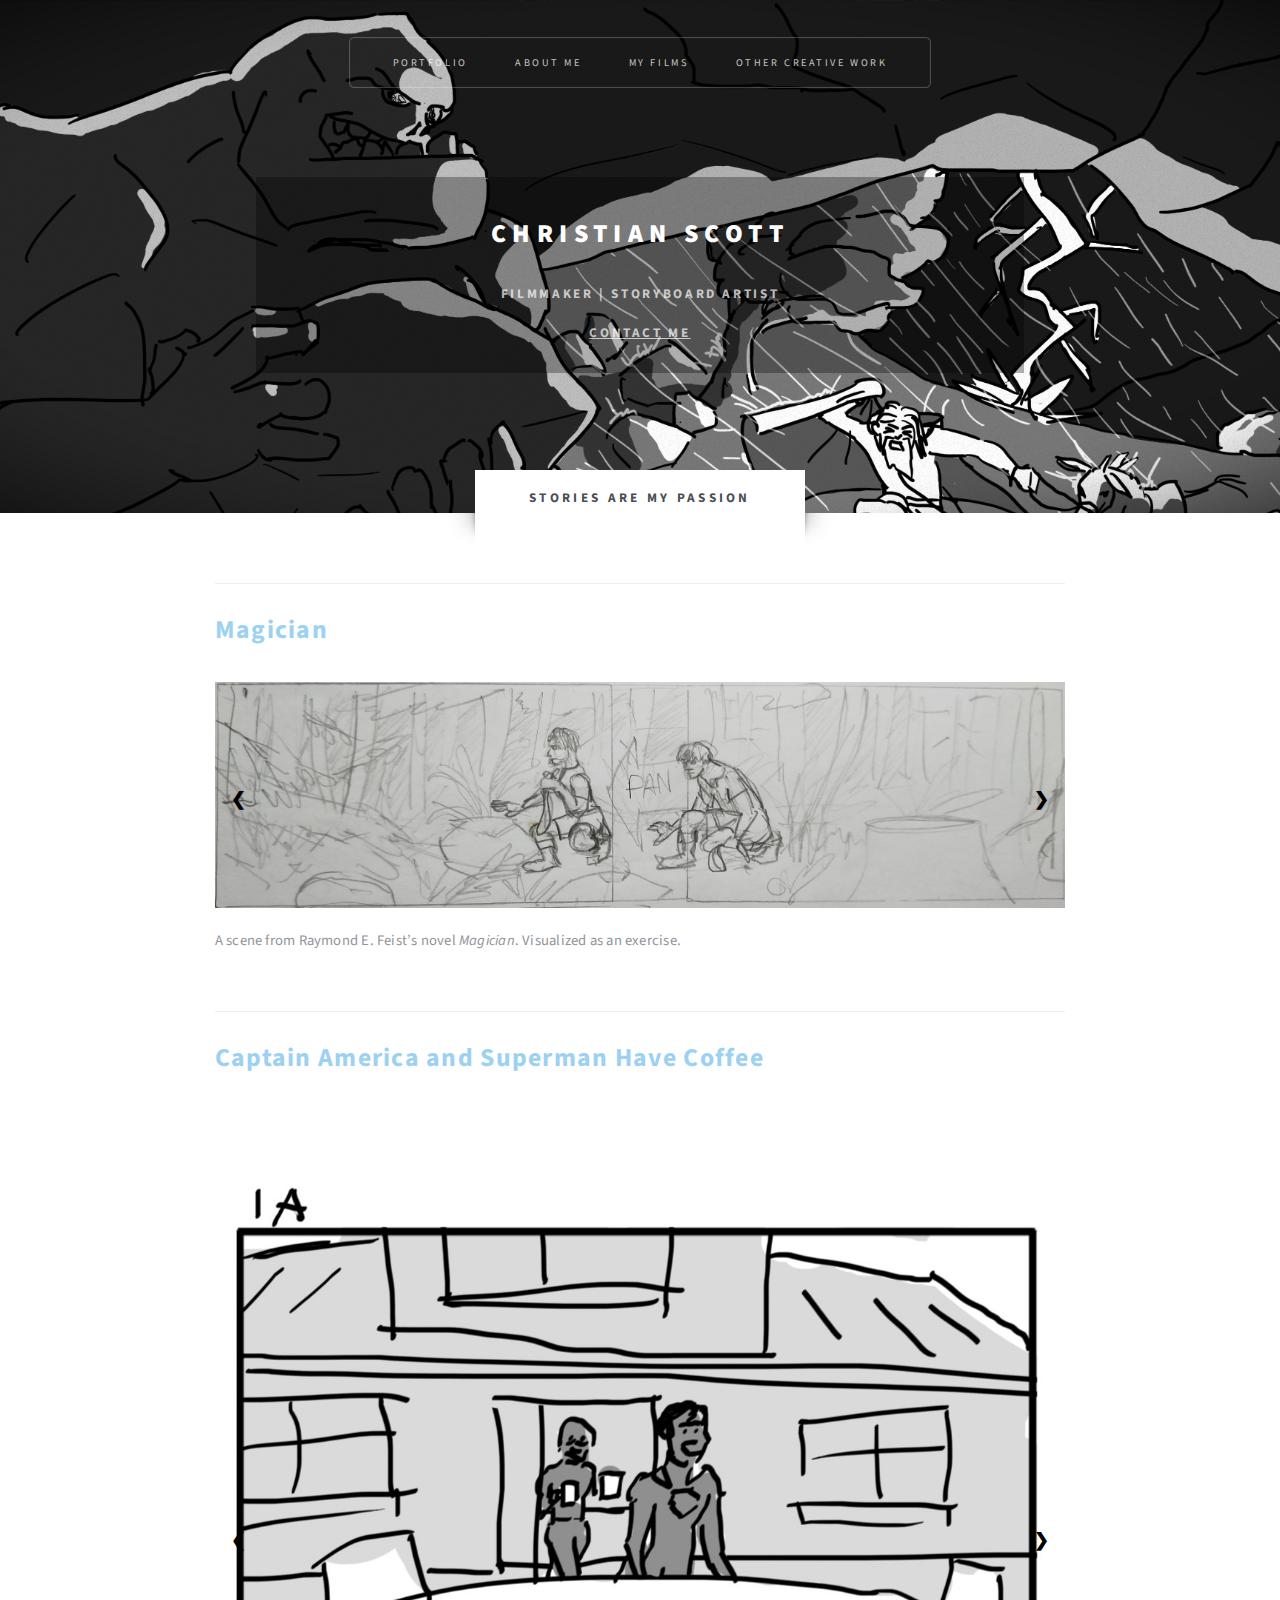
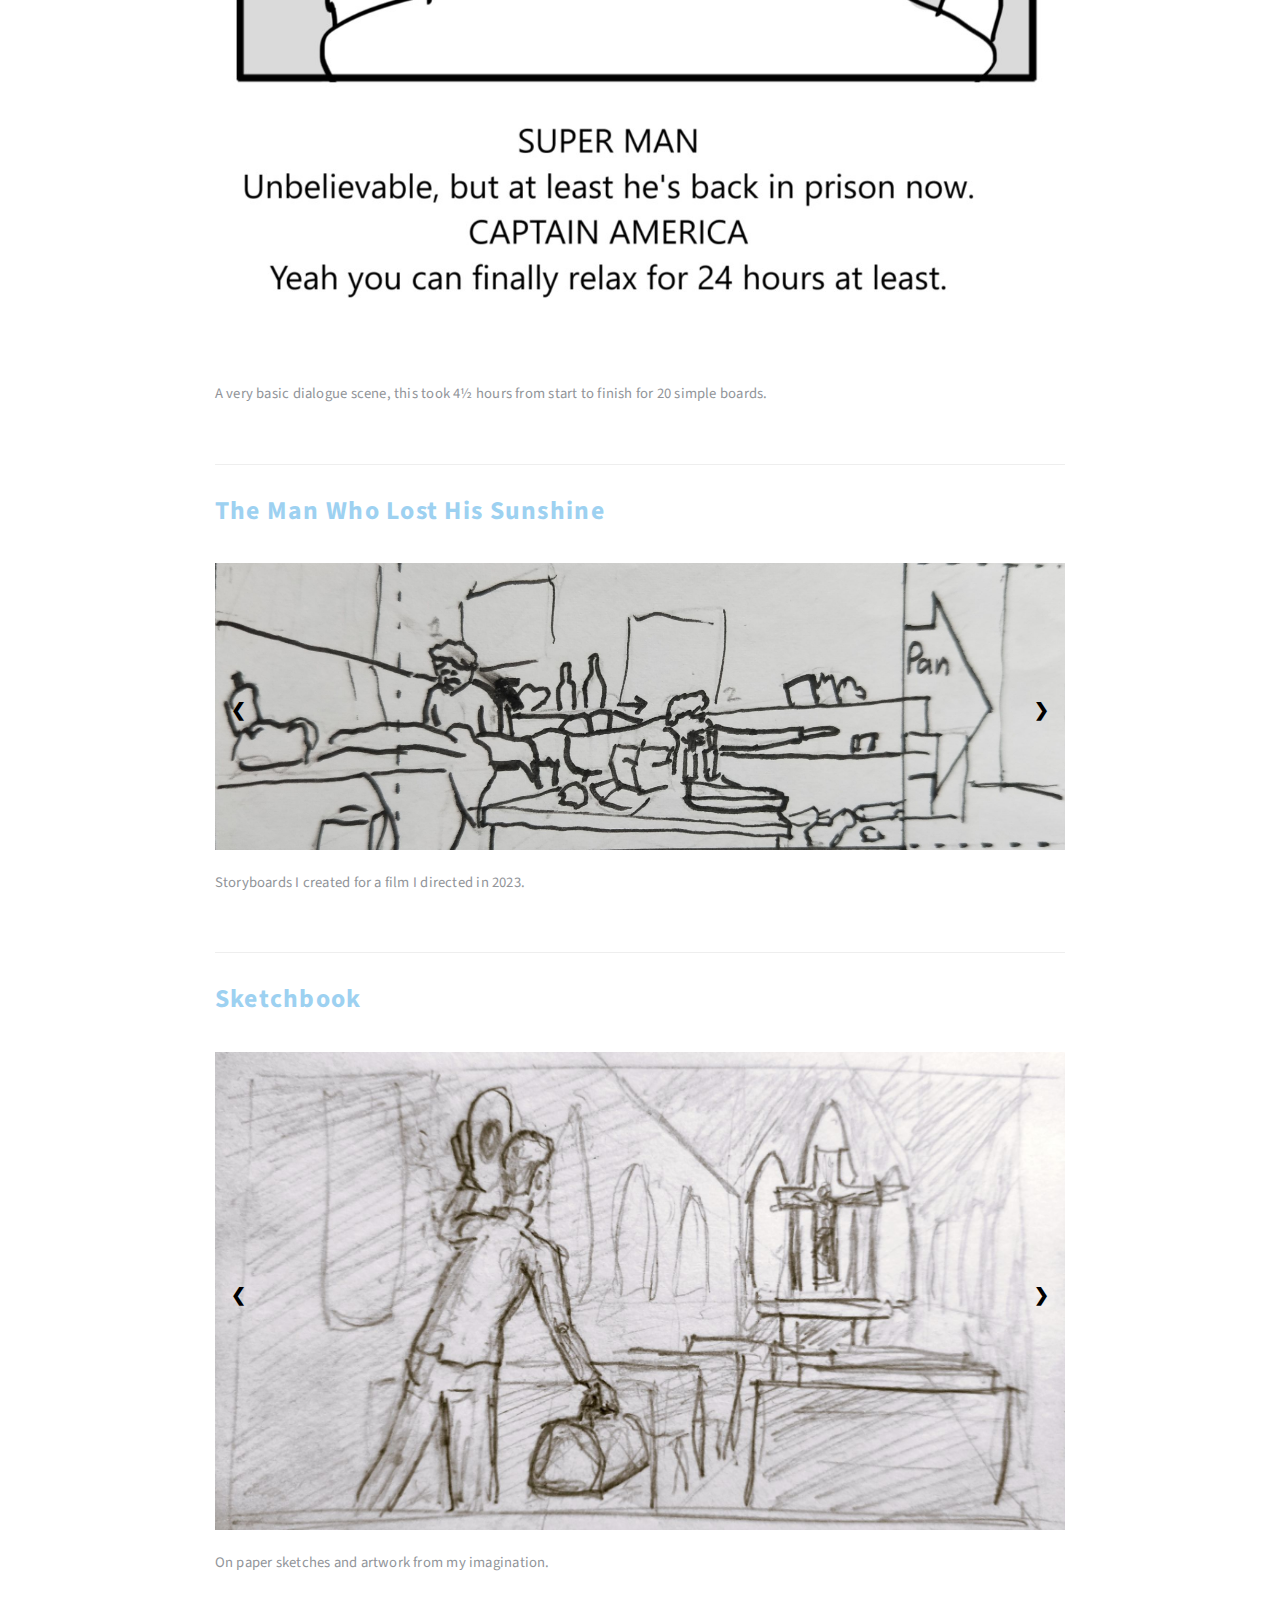
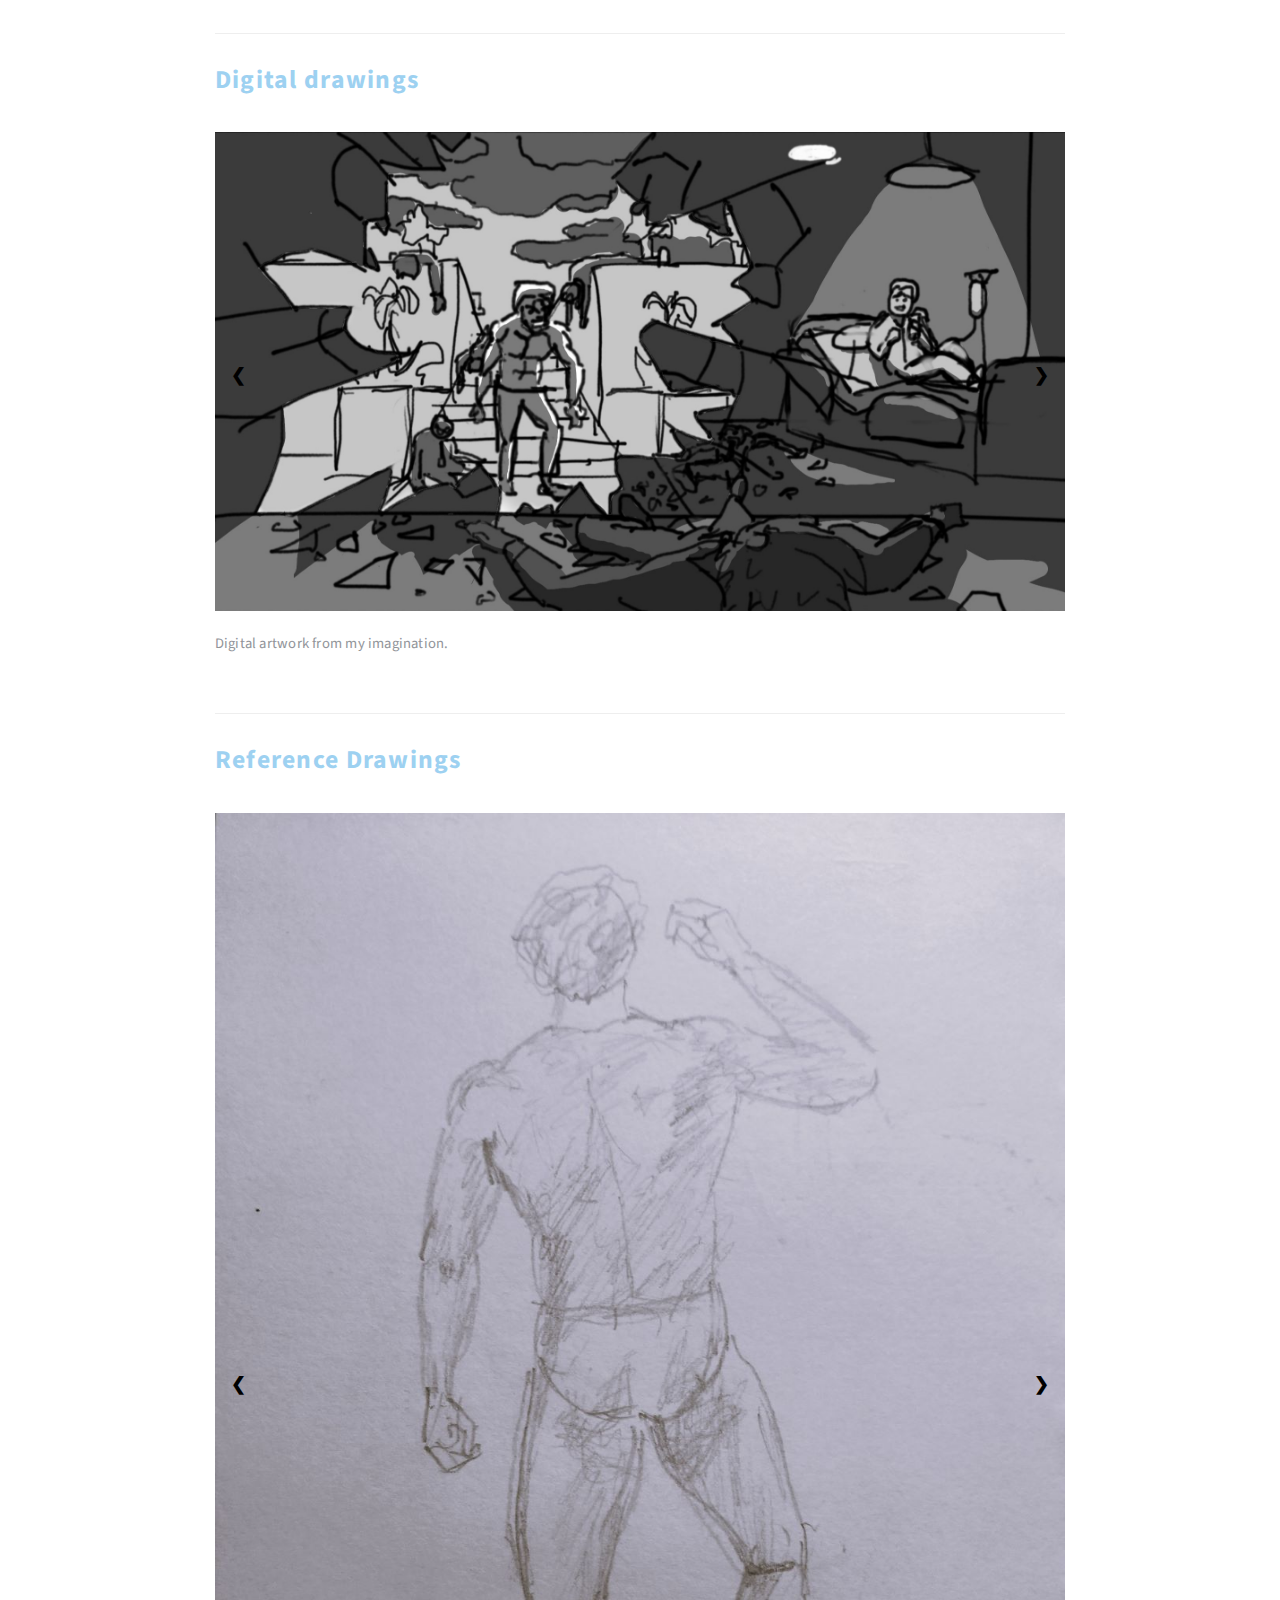
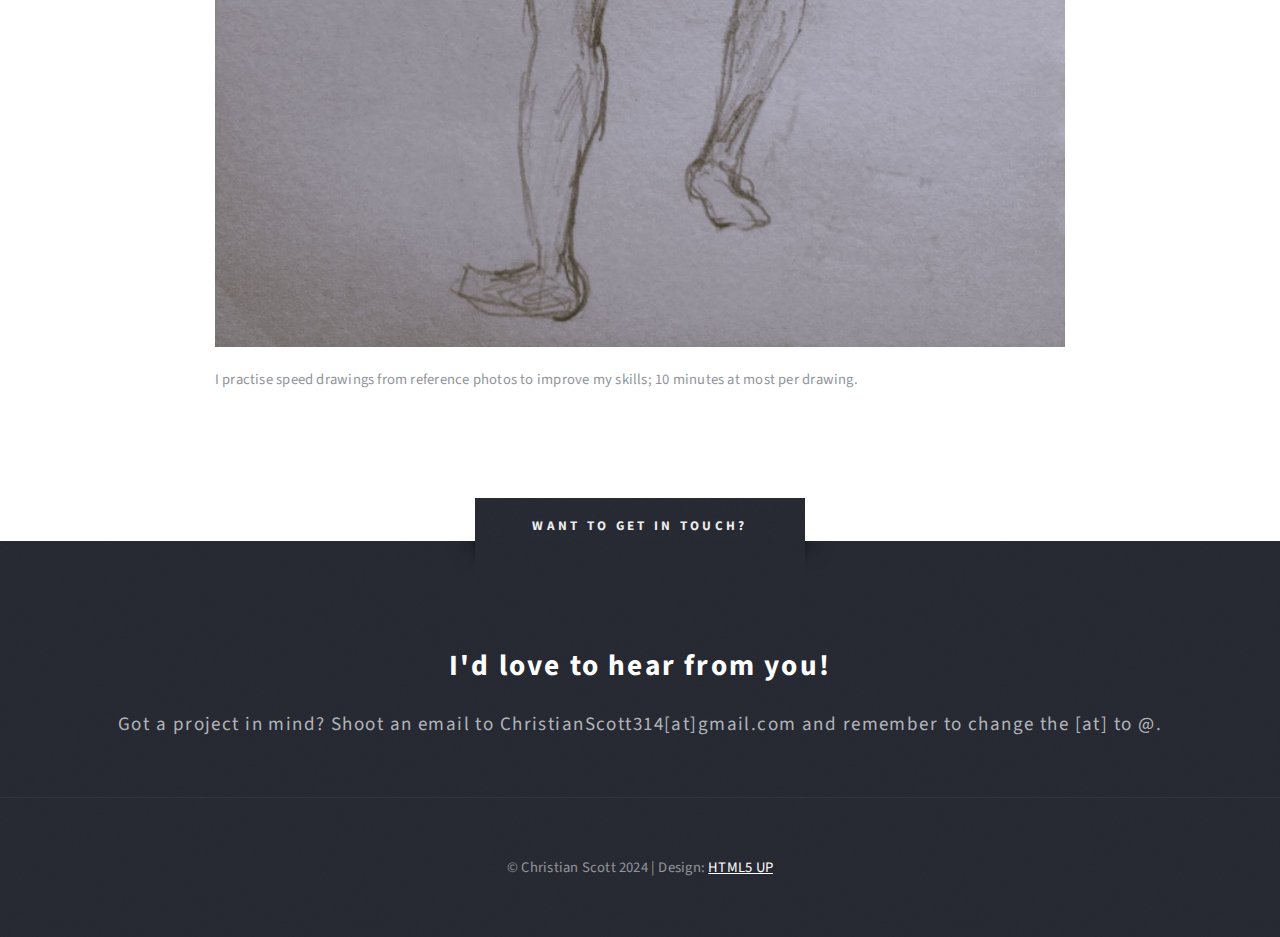
==== commit 54addfa1: "updated magicain description" ====
--- a/index.html
+++ b/index.html
@@ -57,132 +57,132 @@
 							<br>
 							<div class="slideshow-container">
 								<div class="mySlides1 fade">
-									<img src="/images/MAGICIAN/IMG20240206111422.jpg" style="width:100%" alt="">
-								</div>
-								<div class="mySlides1 fade">
-									<img src="/images/MAGICIAN/IMG20240206111429.jpg" style="width:100%" alt="">
-								</div>
-								<div class="mySlides1 fade">
-									<img src="/images/MAGICIAN/IMG20240206111500.jpg" style="width:100%" alt="">
-								</div>
-								<div class="mySlides1 fade">
-									<img src="/images/MAGICIAN/IMG20240206111525.jpg" style="width:100%" alt="">
-								</div>
-								<div class="mySlides1 fade">
-									<img src="/images/MAGICIAN/IMG20240206111530.jpg" style="width:100%" alt="">
-								</div>
-								<div class="mySlides1 fade">
-									<img src="/images/MAGICIAN/IMG20240206111535.jpg" style="width:100%" alt="">
-								</div>
-								<div class="mySlides1 fade">
-									<img src="/images/MAGICIAN/IMG20240206111541.jpg" style="width:100%" alt="">
-								</div>
-								<div class="mySlides1 fade">
-									<img src="/images/MAGICIAN/IMG20240206111629.jpg" style="width:100%" alt="">
-								</div>
-								<div class="mySlides1 fade">
-									<img src="/images/MAGICIAN/IMG20240206111643.jpg" style="width:100%" alt="">
-								</div>
-								<div class="mySlides1 fade">
-									<img src="/images/MAGICIAN/IMG20240206111650.jpg" style="width:100%" alt="">
-								</div>
-								<div class="mySlides1 fade">
-									<img src="/images/MAGICIAN/IMG20240206111715.jpg" style="width:100%" alt="">
-								</div>
-								<div class="mySlides1 fade">
-									<img src="/images/MAGICIAN/IMG20240206111722.jpg" style="width:100%" alt="">
-								</div>
-								<div class="mySlides1 fade">
-									<img src="/images/MAGICIAN/IMG20240206111816.jpg" style="width:100%" alt="">
-								</div>
-								<div class="mySlides1 fade">
-									<img src="/images/MAGICIAN/IMG20240206111821.jpg" style="width:100%" alt="">
-								</div>
-								<div class="mySlides1 fade">
-									<img src="/images/MAGICIAN/IMG20240206111828.jpg" style="width:100%" alt="">
-								</div>
-								<div class="mySlides1 fade">
-									<img src="/images/MAGICIAN/IMG20240206111833.jpg" style="width:100%" alt="">
-								</div>
-								<div class="mySlides1 fade">
-									<img src="/images/MAGICIAN/IMG20240206111854.jpg" style="width:100%" alt="">
-								</div>
-								<div class="mySlides1 fade">
-									<img src="/images/MAGICIAN/IMG20240206111900.jpg" style="width:100%" alt="">
-								</div>
-								<div class="mySlides1 fade">
-									<img src="/images/MAGICIAN/IMG20240206111905.jpg" style="width:100%" alt="">
+									<img src="images/MAGICIAN/IMG20240206111422.jpg" style="width:100%" alt="">
+								</div>
+								<div class="mySlides1 fade">
+									<img src="images/MAGICIAN/IMG20240206111429.jpg" style="width:100%" alt="">
+								</div>
+								<div class="mySlides1 fade">
+									<img src="images/MAGICIAN/IMG20240206111500.jpg" style="width:100%" alt="">
+								</div>
+								<div class="mySlides1 fade">
+									<img src="images/MAGICIAN/IMG20240206111525.jpg" style="width:100%" alt="">
+								</div>
+								<div class="mySlides1 fade">
+									<img src="images/MAGICIAN/IMG20240206111530.jpg" style="width:100%" alt="">
+								</div>
+								<div class="mySlides1 fade">
+									<img src="images/MAGICIAN/IMG20240206111535.jpg" style="width:100%" alt="">
+								</div>
+								<div class="mySlides1 fade">
+									<img src="images/MAGICIAN/IMG20240206111541.jpg" style="width:100%" alt="">
+								</div>
+								<div class="mySlides1 fade">
+									<img src="images/MAGICIAN/IMG20240206111629.jpg" style="width:100%" alt="">
+								</div>
+								<div class="mySlides1 fade">
+									<img src="images/MAGICIAN/IMG20240206111643.jpg" style="width:100%" alt="">
+								</div>
+								<div class="mySlides1 fade">
+									<img src="images/MAGICIAN/IMG20240206111650.jpg" style="width:100%" alt="">
+								</div>
+								<div class="mySlides1 fade">
+									<img src="images/MAGICIAN/IMG20240206111715.jpg" style="width:100%" alt="">
+								</div>
+								<div class="mySlides1 fade">
+									<img src="images/MAGICIAN/IMG20240206111722.jpg" style="width:100%" alt="">
+								</div>
+								<div class="mySlides1 fade">
+									<img src="images/MAGICIAN/IMG20240206111816.jpg" style="width:100%" alt="">
+								</div>
+								<div class="mySlides1 fade">
+									<img src="images/MAGICIAN/IMG20240206111821.jpg" style="width:100%" alt="">
+								</div>
+								<div class="mySlides1 fade">
+									<img src="images/MAGICIAN/IMG20240206111828.jpg" style="width:100%" alt="">
+								</div>
+								<div class="mySlides1 fade">
+									<img src="images/MAGICIAN/IMG20240206111833.jpg" style="width:100%" alt="">
+								</div>
+								<div class="mySlides1 fade">
+									<img src="images/MAGICIAN/IMG20240206111854.jpg" style="width:100%" alt="">
+								</div>
+								<div class="mySlides1 fade">
+									<img src="images/MAGICIAN/IMG20240206111900.jpg" style="width:100%" alt="">
+								</div>
+								<div class="mySlides1 fade">
+									<img src="images/MAGICIAN/IMG20240206111905.jpg" style="width:100%" alt="">
 								</div>
 								<!-- Next and previous buttons -->
 								<a class="prev" onclick="plusSlides(-1, 0)" style="text-decoration: none;">&#10094;</a>
 								<a class="next" onclick="plusSlides(1, 0)" style="text-decoration: none;">&#10095;</a>
 							</div>
 							<br>
-							<p>A scene from Raymond E. Feist’s novel <i>Magician</i>. I visualized this as an exercise.</p>
+							<p>A scene from Raymond E. Feist’s novel <i>Magician</i>. Visualized as an exercise.</p>
 						</section>
 						<section>
 							<h1>Captain America and Superman Have Coffee</h1>
 							<br>
 							<div class="slideshow-container">
 								<div class="mySlides2 fade">
-									<img src="/images/C&S/C&S1.jpg" style="width:100%">
-								</div>
-								<div class="mySlides2 fade">
-									<img src="/images/C&S/C&S2.jpg" style="width:100%">
-								</div>
-								<div class="mySlides2 fade">
-									<img src="/images/C&S/C&S3.jpg" style="width:100%">
-								</div>
-								<div class="mySlides2 fade">
-									<img src="/images/C&S/C&S4.jpg" style="width:100%">
-								</div>
-								<div class="mySlides2 fade">
-									<img src="/images/C&S/C&S5.jpg" style="width:100%">
-								</div>
-								<div class="mySlides2 fade">
-									<img src="/images/C&S/C&S6.jpg" style="width:100%">
-								</div>
-								<div class="mySlides2 fade">
-									<img src="/images/C&S/C&S7.jpg" style="width:100%">
-								</div>
-								<div class="mySlides2 fade">
-									<img src="/images/C&S/C&S8.jpg" style="width:100%">
-								</div>
-								<div class="mySlides2 fade">
-									<img src="/images/C&S/C&S9.jpg" style="width:100%">
-								</div>
-								<div class="mySlides2 fade">
-									<img src="/images/C&S/C&S10.jpg" style="width:100%">
-								</div>
-								<div class="mySlides2 fade">
-									<img src="/images/C&S/C&S11.jpg" style="width:100%">
-								</div>
-								<div class="mySlides2 fade">
-									<img src="/images/C&S/C&S12.jpg" style="width:100%">
-								</div>
-								<div class="mySlides2 fade">
-									<img src="/images/C&S/C&S13.jpg" style="width:100%">
-								</div>
-								<div class="mySlides2 fade">
-									<img src="/images/C&S/C&S14.jpg" style="width:100%">
-								</div>
-								<div class="mySlides2 fade">
-									<img src="/images/C&S/C&S15.jpg" style="width:100%">
-								</div>
-								<div class="mySlides2 fade">
-									<img src="/images/C&S/C&S16.jpg" style="width:100%">
-								</div>
-								<div class="mySlides2 fade">
-									<img src="/images/C&S/C&S17.jpg" style="width:100%">
-								</div>
-								<div class="mySlides2 fade">
-									<img src="/images/C&S/C&S18.jpg" style="width:100%">
-								</div>
-								<div class="mySlides2 fade">
-									<img src="/images/C&S/C&S19.jpg" style="width:100%">
-								</div>
-								<div class="mySlides2 fade">
-									<img src="/images/C&S/C&S20.jpg" style="width:100%">
+									<img src="images/C&S/C&S1.jpg" style="width:100%">
+								</div>
+								<div class="mySlides2 fade">
+									<img src="images/C&S/C&S2.jpg" style="width:100%">
+								</div>
+								<div class="mySlides2 fade">
+									<img src="images/C&S/C&S3.jpg" style="width:100%">
+								</div>
+								<div class="mySlides2 fade">
+									<img src="images/C&S/C&S4.jpg" style="width:100%">
+								</div>
+								<div class="mySlides2 fade">
+									<img src="images/C&S/C&S5.jpg" style="width:100%">
+								</div>
+								<div class="mySlides2 fade">
+									<img src="images/C&S/C&S6.jpg" style="width:100%">
+								</div>
+								<div class="mySlides2 fade">
+									<img src="images/C&S/C&S7.jpg" style="width:100%">
+								</div>
+								<div class="mySlides2 fade">
+									<img src="images/C&S/C&S8.jpg" style="width:100%">
+								</div>
+								<div class="mySlides2 fade">
+									<img src="images/C&S/C&S9.jpg" style="width:100%">
+								</div>
+								<div class="mySlides2 fade">
+									<img src="images/C&S/C&S10.jpg" style="width:100%">
+								</div>
+								<div class="mySlides2 fade">
+									<img src="images/C&S/C&S11.jpg" style="width:100%">
+								</div>
+								<div class="mySlides2 fade">
+									<img src="images/C&S/C&S12.jpg" style="width:100%">
+								</div>
+								<div class="mySlides2 fade">
+									<img src="images/C&S/C&S13.jpg" style="width:100%">
+								</div>
+								<div class="mySlides2 fade">
+									<img src="images/C&S/C&S14.jpg" style="width:100%">
+								</div>
+								<div class="mySlides2 fade">
+									<img src="images/C&S/C&S15.jpg" style="width:100%">
+								</div>
+								<div class="mySlides2 fade">
+									<img src="images/C&S/C&S16.jpg" style="width:100%">
+								</div>
+								<div class="mySlides2 fade">
+									<img src="images/C&S/C&S17.jpg" style="width:100%">
+								</div>
+								<div class="mySlides2 fade">
+									<img src="images/C&S/C&S18.jpg" style="width:100%">
+								</div>
+								<div class="mySlides2 fade">
+									<img src="images/C&S/C&S19.jpg" style="width:100%">
+								</div>
+								<div class="mySlides2 fade">
+									<img src="images/C&S/C&S20.jpg" style="width:100%">
 								</div>
 								<!-- Next and previous buttons -->
 								<a class="prev" onclick="plusSlides(-1, 1)" style="text-decoration: none;">&#10094;</a>
@@ -197,157 +197,157 @@
 							<br>
 							<div class="slideshow-container">
 								<div class="mySlides3 fade">
-									<img src="/images/TMWLHS/01.jpg" style="width:100%" alt="">
-								</div>
-								<div class="mySlides3 fade">
-									<img src="/images/TMWLHS/02.jpg" style="width:100%" alt="">
-								</div>
-								<div class="mySlides3 fade">
-									<img src="/images/TMWLHS/03.jpg" style="width:100%" alt="">
-								</div>
-								<div class="mySlides3 fade">
-									<img src="/images/TMWLHS/04.jpg" style="width:100%" alt="">
-								</div>
-								<div class="mySlides3 fade">
-									<img src="/images/TMWLHS/05.jpg" style="width:100%" alt="">
-								</div>
-								<div class="mySlides3 fade">
-									<img src="/images/TMWLHS/06.jpg" style="width:100%" alt="">
-								</div>
-								<div class="mySlides3 fade">
-									<img src="/images/TMWLHS/07.jpg" style="width:100%" alt="">
-								</div>
-								<div class="mySlides3 fade">
-									<img src="/images/TMWLHS/08.jpg" style="width:100%" alt="">
-								</div>
-								<div class="mySlides3 fade">
-									<img src="/images/TMWLHS/09.jpg" style="width:100%" alt="">
-								</div>
-								<div class="mySlides3 fade">
-									<img src="/images/TMWLHS/10.jpg" style="width:100%" alt="">
-								</div>
-								<div class="mySlides3 fade">
-									<img src="/images/TMWLHS/11.jpg" style="width:100%" alt="">
-								</div>
-								<div class="mySlides3 fade">
-									<img src="/images/TMWLHS/12.jpg" style="width:100%" alt="">
-								</div>
-								<div class="mySlides3 fade">
-									<img src="/images/TMWLHS/13.jpg" style="width:100%" alt="">
-								</div>
-								<div class="mySlides3 fade">
-									<img src="/images/TMWLHS/14.jpg" style="width:100%" alt="">
-								</div>
-								<div class="mySlides3 fade">
-									<img src="/images/TMWLHS/15.jpg" style="width:100%" alt="">
-								</div>
-								<div class="mySlides3 fade">
-									<img src="/images/TMWLHS/16.jpg" style="width:100%" alt="">
-								</div>
-								<div class="mySlides3 fade">
-									<img src="/images/TMWLHS/17.jpg" style="width:100%" alt="">
-								</div>
-								<div class="mySlides3 fade">
-									<img src="/images/TMWLHS/18.jpg" style="width:100%" alt="">
-								</div>
-								<div class="mySlides3 fade">
-									<img src="/images/TMWLHS/19.jpg" style="width:100%" alt="">
-								</div>
-								<div class="mySlides3 fade">
-									<img src="/images/TMWLHS/20.jpg" style="width:100%" alt="">
-								</div>
-								<div class="mySlides3 fade">
-									<img src="/images/TMWLHS/21.jpg" style="width:100%" alt="">
-								</div>
-								<div class="mySlides3 fade">
-									<img src="/images/TMWLHS/22.jpg" style="width:100%" alt="">
-								</div>
-								<div class="mySlides3 fade">
-									<img src="/images/TMWLHS/23.jpg" style="width:100%" alt="">
-								</div>
-								<div class="mySlides3 fade">
-									<img src="/images/TMWLHS/24.jpg" style="width:100%" alt="">
-								</div>
-								<div class="mySlides3 fade">
-									<img src="/images/TMWLHS/25.jpg" style="width:100%" alt="">
-								</div>
-								<div class="mySlides3 fade">
-									<img src="/images/TMWLHS/26.jpg" style="width:100%" alt="">
-								</div>
-								<div class="mySlides3 fade">
-									<img src="/images/TMWLHS/27.jpg" style="width:100%" alt="">
-								</div>
-								<div class="mySlides3 fade">
-									<img src="/images/TMWLHS/28.jpg" style="width:100%" alt="">
-								</div>
-								<div class="mySlides3 fade">
-									<img src="/images/TMWLHS/29.jpg" style="width:100%" alt="">
-								</div>
-								<div class="mySlides3 fade">
-									<img src="/images/TMWLHS/30.jpg" style="width:100%" alt="">
-								</div>
-								<div class="mySlides3 fade">
-									<img src="/images/TMWLHS/31.jpg" style="width:100%" alt="">
-								</div>
-								<div class="mySlides3 fade">
-									<img src="/images/TMWLHS/32.jpg" style="width:100%" alt="">
-								</div>
-								<div class="mySlides3 fade">
-									<img src="/images/TMWLHS/33.jpg" style="width:100%" alt="">
-								</div>
-								<div class="mySlides3 fade">
-									<img src="/images/TMWLHS/34.jpg" style="width:100%" alt="">
-								</div>
-								<div class="mySlides3 fade">
-									<img src="/images/TMWLHS/35.jpg" style="width:100%" alt="">
-								</div>
-								<div class="mySlides3 fade">
-									<img src="/images/TMWLHS/36.jpg" style="width:100%" alt="">
-								</div>
-								<div class="mySlides3 fade">
-									<img src="/images/TMWLHS/37.jpg" style="width:100%" alt="">
-								</div>
-								<div class="mySlides3 fade">
-									<img src="/images/TMWLHS/38.jpg" style="width:100%" alt="">
-								</div>
-								<div class="mySlides3 fade">
-									<img src="/images/TMWLHS/39.jpg" style="width:100%" alt="">
-								</div>
-								<div class="mySlides3 fade">
-									<img src="/images/TMWLHS/40.jpg" style="width:100%" alt="">
-								</div>
-								<div class="mySlides3 fade">
-									<img src="/images/TMWLHS/41.jpg" style="width:100%" alt="">
-								</div>
-								<div class="mySlides3 fade">
-									<img src="/images/TMWLHS/42.jpg" style="width:100%" alt="">
-								</div>
-								<div class="mySlides3 fade">
-									<img src="/images/TMWLHS/43.jpg" style="width:100%" alt="">
-								</div>
-								<div class="mySlides3 fade">
-									<img src="/images/TMWLHS/44.jpg" style="width:100%" alt="">
-								</div>
-								<div class="mySlides3 fade">
-									<img src="/images/TMWLHS/45.jpg" style="width:100%" alt="">
-								</div>
-								<div class="mySlides3 fade">
-									<img src="/images/TMWLHS/46.jpg" style="width:100%" alt="">
-								</div>
-								<div class="mySlides3 fade">
-									<img src="/images/TMWLHS/47.jpg" style="width:100%" alt="">
-								</div>
-								<div class="mySlides3 fade">
-									<img src="/images/TMWLHS/48.jpg" style="width:100%" alt="">
-								</div>
-								<div class="mySlides3 fade">
-									<img src="/images/TMWLHS/49.jpg" style="width:100%" alt="">
-								</div>
-								<div class="mySlides3 fade">
-									<img src="/images/TMWLHS/50.jpg" style="width:100%" alt="">
-								</div>
-								<div class="mySlides3 fade">
-									<img src="/images/TMWLHS/51.jpg" style="width:100%" alt="">
+									<img src="images/TMWLHS/01.jpg" style="width:100%" alt="">
+								</div>
+								<div class="mySlides3 fade">
+									<img src="images/TMWLHS/02.jpg" style="width:100%" alt="">
+								</div>
+								<div class="mySlides3 fade">
+									<img src="images/TMWLHS/03.jpg" style="width:100%" alt="">
+								</div>
+								<div class="mySlides3 fade">
+									<img src="images/TMWLHS/04.jpg" style="width:100%" alt="">
+								</div>
+								<div class="mySlides3 fade">
+									<img src="images/TMWLHS/05.jpg" style="width:100%" alt="">
+								</div>
+								<div class="mySlides3 fade">
+									<img src="images/TMWLHS/06.jpg" style="width:100%" alt="">
+								</div>
+								<div class="mySlides3 fade">
+									<img src="images/TMWLHS/07.jpg" style="width:100%" alt="">
+								</div>
+								<div class="mySlides3 fade">
+									<img src="images/TMWLHS/08.jpg" style="width:100%" alt="">
+								</div>
+								<div class="mySlides3 fade">
+									<img src="images/TMWLHS/09.jpg" style="width:100%" alt="">
+								</div>
+								<div class="mySlides3 fade">
+									<img src="images/TMWLHS/10.jpg" style="width:100%" alt="">
+								</div>
+								<div class="mySlides3 fade">
+									<img src="images/TMWLHS/11.jpg" style="width:100%" alt="">
+								</div>
+								<div class="mySlides3 fade">
+									<img src="images/TMWLHS/12.jpg" style="width:100%" alt="">
+								</div>
+								<div class="mySlides3 fade">
+									<img src="images/TMWLHS/13.jpg" style="width:100%" alt="">
+								</div>
+								<div class="mySlides3 fade">
+									<img src="images/TMWLHS/14.jpg" style="width:100%" alt="">
+								</div>
+								<div class="mySlides3 fade">
+									<img src="images/TMWLHS/15.jpg" style="width:100%" alt="">
+								</div>
+								<div class="mySlides3 fade">
+									<img src="images/TMWLHS/16.jpg" style="width:100%" alt="">
+								</div>
+								<div class="mySlides3 fade">
+									<img src="images/TMWLHS/17.jpg" style="width:100%" alt="">
+								</div>
+								<div class="mySlides3 fade">
+									<img src="images/TMWLHS/18.jpg" style="width:100%" alt="">
+								</div>
+								<div class="mySlides3 fade">
+									<img src="images/TMWLHS/19.jpg" style="width:100%" alt="">
+								</div>
+								<div class="mySlides3 fade">
+									<img src="images/TMWLHS/20.jpg" style="width:100%" alt="">
+								</div>
+								<div class="mySlides3 fade">
+									<img src="images/TMWLHS/21.jpg" style="width:100%" alt="">
+								</div>
+								<div class="mySlides3 fade">
+									<img src="images/TMWLHS/22.jpg" style="width:100%" alt="">
+								</div>
+								<div class="mySlides3 fade">
+									<img src="images/TMWLHS/23.jpg" style="width:100%" alt="">
+								</div>
+								<div class="mySlides3 fade">
+									<img src="images/TMWLHS/24.jpg" style="width:100%" alt="">
+								</div>
+								<div class="mySlides3 fade">
+									<img src="images/TMWLHS/25.jpg" style="width:100%" alt="">
+								</div>
+								<div class="mySlides3 fade">
+									<img src="images/TMWLHS/26.jpg" style="width:100%" alt="">
+								</div>
+								<div class="mySlides3 fade">
+									<img src="images/TMWLHS/27.jpg" style="width:100%" alt="">
+								</div>
+								<div class="mySlides3 fade">
+									<img src="images/TMWLHS/28.jpg" style="width:100%" alt="">
+								</div>
+								<div class="mySlides3 fade">
+									<img src="images/TMWLHS/29.jpg" style="width:100%" alt="">
+								</div>
+								<div class="mySlides3 fade">
+									<img src="images/TMWLHS/30.jpg" style="width:100%" alt="">
+								</div>
+								<div class="mySlides3 fade">
+									<img src="images/TMWLHS/31.jpg" style="width:100%" alt="">
+								</div>
+								<div class="mySlides3 fade">
+									<img src="images/TMWLHS/32.jpg" style="width:100%" alt="">
+								</div>
+								<div class="mySlides3 fade">
+									<img src="images/TMWLHS/33.jpg" style="width:100%" alt="">
+								</div>
+								<div class="mySlides3 fade">
+									<img src="images/TMWLHS/34.jpg" style="width:100%" alt="">
+								</div>
+								<div class="mySlides3 fade">
+									<img src="images/TMWLHS/35.jpg" style="width:100%" alt="">
+								</div>
+								<div class="mySlides3 fade">
+									<img src="images/TMWLHS/36.jpg" style="width:100%" alt="">
+								</div>
+								<div class="mySlides3 fade">
+									<img src="images/TMWLHS/37.jpg" style="width:100%" alt="">
+								</div>
+								<div class="mySlides3 fade">
+									<img src="images/TMWLHS/38.jpg" style="width:100%" alt="">
+								</div>
+								<div class="mySlides3 fade">
+									<img src="images/TMWLHS/39.jpg" style="width:100%" alt="">
+								</div>
+								<div class="mySlides3 fade">
+									<img src="images/TMWLHS/40.jpg" style="width:100%" alt="">
+								</div>
+								<div class="mySlides3 fade">
+									<img src="images/TMWLHS/41.jpg" style="width:100%" alt="">
+								</div>
+								<div class="mySlides3 fade">
+									<img src="images/TMWLHS/42.jpg" style="width:100%" alt="">
+								</div>
+								<div class="mySlides3 fade">
+									<img src="images/TMWLHS/43.jpg" style="width:100%" alt="">
+								</div>
+								<div class="mySlides3 fade">
+									<img src="images/TMWLHS/44.jpg" style="width:100%" alt="">
+								</div>
+								<div class="mySlides3 fade">
+									<img src="images/TMWLHS/45.jpg" style="width:100%" alt="">
+								</div>
+								<div class="mySlides3 fade">
+									<img src="images/TMWLHS/46.jpg" style="width:100%" alt="">
+								</div>
+								<div class="mySlides3 fade">
+									<img src="images/TMWLHS/47.jpg" style="width:100%" alt="">
+								</div>
+								<div class="mySlides3 fade">
+									<img src="images/TMWLHS/48.jpg" style="width:100%" alt="">
+								</div>
+								<div class="mySlides3 fade">
+									<img src="images/TMWLHS/49.jpg" style="width:100%" alt="">
+								</div>
+								<div class="mySlides3 fade">
+									<img src="images/TMWLHS/50.jpg" style="width:100%" alt="">
+								</div>
+								<div class="mySlides3 fade">
+									<img src="images/TMWLHS/51.jpg" style="width:100%" alt="">
 								</div>
 								<!-- Next and previous buttons -->
 								<a class="prev" onclick="plusSlides(-1, 2)" style="text-decoration: none;">&#10094;</a>
@@ -361,82 +361,82 @@
 							<br>
 							<div class="slideshow-container">
 								<div class="mySlides4 fade">
-									<img src="/images/SKETCHBOOK/01.jpg" style="width:100%" alt="">
-								</div>
-								<div class="mySlides4 fade">
-									<img src="/images/SKETCHBOOK/02.jpg" style="width:100%" alt="">
-								</div>
-								<div class="mySlides4 fade">
-									<img src="/images/SKETCHBOOK/03.jpg" style="width:100%" alt="">
-								</div>
-								<div class="mySlides4 fade">
-									<img src="/images/SKETCHBOOK/04.jpg" style="width:100%" alt="">
-								</div>
-								<div class="mySlides4 fade">
-									<img src="/images/SKETCHBOOK/05.jpg" style="width:100%" alt="">
-								</div>
-								<div class="mySlides4 fade">
-									<img src="/images/SKETCHBOOK/06.jpg" style="width:100%" alt="">
-								</div>
-								<div class="mySlides4 fade">
-									<img src="/images/SKETCHBOOK/07.jpg" style="width:100%" alt="">
-								</div>
-								<div class="mySlides4 fade">
-									<img src="/images/SKETCHBOOK/08.jpg" style="width:100%" alt="">
-								</div>
-								<div class="mySlides4 fade">
-									<img src="/images/SKETCHBOOK/09.jpg" style="width:100%" alt="">
-								</div>
-								<div class="mySlides4 fade">
-									<img src="/images/SKETCHBOOK/10.jpg" style="width:100%" alt="">
-								</div>
-								<div class="mySlides4 fade">
-									<img src="/images/SKETCHBOOK/11.jpg" style="width:100%" alt="">
-								</div>
-								<div class="mySlides4 fade">
-									<img src="/images/SKETCHBOOK/12.jpg" style="width:100%" alt="">
-								</div>
-								<div class="mySlides4 fade">
-									<img src="/images/SKETCHBOOK/13.jpg" style="width:100%" alt="">
-								</div>
-								<div class="mySlides4 fade">
-									<img src="/images/SKETCHBOOK/14.jpg" style="width:100%" alt="">
-								</div>
-								<div class="mySlides4 fade">
-									<img src="/images/SKETCHBOOK/15.jpg" style="width:100%" alt="">
-								</div>
-								<div class="mySlides4 fade">
-									<img src="/images/SKETCHBOOK/16.jpg" style="width:100%" alt="">
-								</div>
-								<div class="mySlides4 fade">
-									<img src="/images/SKETCHBOOK/17.jpg" style="width:100%" alt="">
-								</div>
-								<div class="mySlides4 fade">
-									<img src="/images/SKETCHBOOK/18.jpg" style="width:100%" alt="">
-								</div>
-								<div class="mySlides4 fade">
-									<img src="/images/SKETCHBOOK/19.jpg" style="width:100%" alt="">
-								</div>
-								<div class="mySlides4 fade">
-									<img src="/images/SKETCHBOOK/20.jpg" style="width:100%" alt="">
-								</div>
-								<div class="mySlides4 fade">
-									<img src="/images/SKETCHBOOK/21.jpg" style="width:100%" alt="">
-								</div>
-								<div class="mySlides4 fade">
-									<img src="/images/SKETCHBOOK/22.jpg" style="width:100%" alt="">
-								</div>
-								<div class="mySlides4 fade">
-									<img src="/images/SKETCHBOOK/23.jpg" style="width:100%" alt="">
-								</div>
-								<div class="mySlides4 fade">
-									<img src="/images/SKETCHBOOK/24.jpg" style="width:100%" alt="">
-								</div>
-								<div class="mySlides4 fade">
-									<img src="/images/SKETCHBOOK/25.jpg" style="width:100%" alt="">
-								</div>
-								<div class="mySlides4 fade">
-									<img src="/images/SKETCHBOOK/coloring page - magic forrest.jpg" style="width:100%"
+									<img src="images/SKETCHBOOK/01.jpg" style="width:100%" alt="">
+								</div>
+								<div class="mySlides4 fade">
+									<img src="images/SKETCHBOOK/02.jpg" style="width:100%" alt="">
+								</div>
+								<div class="mySlides4 fade">
+									<img src="images/SKETCHBOOK/03.jpg" style="width:100%" alt="">
+								</div>
+								<div class="mySlides4 fade">
+									<img src="images/SKETCHBOOK/04.jpg" style="width:100%" alt="">
+								</div>
+								<div class="mySlides4 fade">
+									<img src="images/SKETCHBOOK/05.jpg" style="width:100%" alt="">
+								</div>
+								<div class="mySlides4 fade">
+									<img src="images/SKETCHBOOK/06.jpg" style="width:100%" alt="">
+								</div>
+								<div class="mySlides4 fade">
+									<img src="images/SKETCHBOOK/07.jpg" style="width:100%" alt="">
+								</div>
+								<div class="mySlides4 fade">
+									<img src="images/SKETCHBOOK/08.jpg" style="width:100%" alt="">
+								</div>
+								<div class="mySlides4 fade">
+									<img src="images/SKETCHBOOK/09.jpg" style="width:100%" alt="">
+								</div>
+								<div class="mySlides4 fade">
+									<img src="images/SKETCHBOOK/10.jpg" style="width:100%" alt="">
+								</div>
+								<div class="mySlides4 fade">
+									<img src="images/SKETCHBOOK/11.jpg" style="width:100%" alt="">
+								</div>
+								<div class="mySlides4 fade">
+									<img src="images/SKETCHBOOK/12.jpg" style="width:100%" alt="">
+								</div>
+								<div class="mySlides4 fade">
+									<img src="images/SKETCHBOOK/13.jpg" style="width:100%" alt="">
+								</div>
+								<div class="mySlides4 fade">
+									<img src="images/SKETCHBOOK/14.jpg" style="width:100%" alt="">
+								</div>
+								<div class="mySlides4 fade">
+									<img src="images/SKETCHBOOK/15.jpg" style="width:100%" alt="">
+								</div>
+								<div class="mySlides4 fade">
+									<img src="images/SKETCHBOOK/16.jpg" style="width:100%" alt="">
+								</div>
+								<div class="mySlides4 fade">
+									<img src="images/SKETCHBOOK/17.jpg" style="width:100%" alt="">
+								</div>
+								<div class="mySlides4 fade">
+									<img src="images/SKETCHBOOK/18.jpg" style="width:100%" alt="">
+								</div>
+								<div class="mySlides4 fade">
+									<img src="images/SKETCHBOOK/19.jpg" style="width:100%" alt="">
+								</div>
+								<div class="mySlides4 fade">
+									<img src="images/SKETCHBOOK/20.jpg" style="width:100%" alt="">
+								</div>
+								<div class="mySlides4 fade">
+									<img src="images/SKETCHBOOK/21.jpg" style="width:100%" alt="">
+								</div>
+								<div class="mySlides4 fade">
+									<img src="images/SKETCHBOOK/22.jpg" style="width:100%" alt="">
+								</div>
+								<div class="mySlides4 fade">
+									<img src="images/SKETCHBOOK/23.jpg" style="width:100%" alt="">
+								</div>
+								<div class="mySlides4 fade">
+									<img src="images/SKETCHBOOK/24.jpg" style="width:100%" alt="">
+								</div>
+								<div class="mySlides4 fade">
+									<img src="images/SKETCHBOOK/25.jpg" style="width:100%" alt="">
+								</div>
+								<div class="mySlides4 fade">
+									<img src="images/SKETCHBOOK/coloring page - magic forrest.jpg" style="width:100%"
 										alt="">
 								</div>
 								<!-- Next and previous buttons -->
@@ -451,43 +451,37 @@
 							<br>
 							<div class="slideshow-container">
 								<div class="mySlides6 fade">
-									<img src="/images/DIGITAL/02-01-24 Smash.jpg" style="width:100%" alt="">
-								</div>
-								<div class="mySlides6 fade">
-									<img src="/images/DIGITAL/03-01-24 hold your breath.jpg" style="width:100%" alt="">
-								</div>
-								<div class="mySlides6 fade">
-									<img src="/images/DIGITAL/03-01-24 look at me.jpg" style="width:100%" alt="">
-								</div>
-								<div class="mySlides6 fade">
-									<img src="/images/DIGITAL/04-01-24 terror.jpg" style="width:100%" alt="">
-								</div>
-								<div class="mySlides6 fade">
-									<img src="/images/DIGITAL/05-01-24 there there.jpg" style="width:100%" alt="">
-								</div>
-								<div class="mySlides6 fade">
-									<img src="/images/DIGITAL/05-01-24 there there.jpg~" style="width:100%" alt="">
-								</div>
-								<div class="mySlides6 fade">
-									<img src="/images/DIGITAL/06-01-24 BAM.jpg" style="width:100%" alt="">
-								</div>
-								<div class="mySlides6 fade">
-									<img src="/images/DIGITAL/10-01-24 skull tower.jpg" style="width:100%" alt="">
-								</div>
-								<div class="mySlides6 fade">
-									<img src="/images/DIGITAL/19-01-24 shoocker.jpg" style="width:100%" alt="">
-								</div>
-								<div class="mySlides6 fade">
-									<img src="/images/DIGITAL/31-01-24 Voyage.jpg" style="width:100%" alt="">
-								</div>
-								<div class="mySlides6 fade">
-									<img src="/images/DIGITAL/!02-02-24 lizard.jpg" style="width:100%" alt="">
-								</div>
-								<div class="mySlides6 fade">
-									<img src="/images/DIGITAL/!13-12-23 pumkin crow.jpg" style="width:100%" alt="">
-								</div>
-								<div class="mySlides6 fade">
-									<img src="/images/DIGITAL/DigitalThumbnail.jpg" style="width:100%" alt="">
+									<img src="images/DIGITAL/02-01-24 Smash.jpg" style="width:100%" alt="">
+								</div>
+								<div class="mySlides6 fade">
+									<img src="images/DIGITAL/03-01-24 hold your breath.jpg" style="width:100%" alt="">
+								</div>
+								<div class="mySlides6 fade">
+									<img src="images/DIGITAL/03-01-24 look at me.jpg" style="width:100%" alt="">
+								</div>
+								<div class="mySlides6 fade">
+									<img src="images/DIGITAL/04-01-24 terror.jpg" style="width:100%" alt="">
+								</div>
+								<div class="mySlides6 fade">
+									<img src="images/DIGITAL/05-01-24 there there.jpg" style="width:100%" alt="">
+								</div>
+								<div class="mySlides6 fade">
+									<img src="images/DIGITAL/06-01-24 BAM.jpg" style="width:100%" alt="">
+								</div>
+								<div class="mySlides6 fade">
+									<img src="images/DIGITAL/10-01-24 skull tower.jpg" style="width:100%" alt="">
+								</div>
+								<div class="mySlides6 fade">
+									<img src="images/DIGITAL/19-01-24 shoocker.jpg" style="width:100%" alt="">
+								</div>
+								<div class="mySlides6 fade">
+									<img src="images/DIGITAL/31-01-24 Voyage.jpg" style="width:100%" alt="">
+								</div>
+								<div class="mySlides6 fade">
+									<img src="images/DIGITAL/!02-02-24 lizard.jpg" style="width:100%" alt="">
+								</div>
+								<div class="mySlides6 fade">
+									<img src="images/DIGITAL/!13-12-23 pumkin crow.jpg" style="width:100%" alt="">
 								</div>
 								<!-- Next and previous buttons -->
 								<a class="prev" onclick="plusSlides(-1, 5)" style="text-decoration: none;">&#10094;</a>
@@ -501,55 +495,55 @@
 							<br>
 							<div class="slideshow-container">
 								<div class="mySlides5 fade">
-									<img src="/images/REFERENCES/01.jpg" style="width:100%" alt="">
-								</div>
-								<div class="mySlides5 fade">
-									<img src="/images/REFERENCES/02.jpg" style="width:100%" alt="">
-								</div>
-								<div class="mySlides5 fade">
-									<img src="/images/REFERENCES/03.jpg" style="width:100%" alt="">
-								</div>
-								<div class="mySlides5 fade">
-									<img src="/images/REFERENCES/04.jpg" style="width:100%" alt="">
-								</div>
-								<div class="mySlides5 fade">
-									<img src="/images/REFERENCES/05.jpg" style="width:100%" alt="">
-								</div>
-								<div class="mySlides5 fade">
-									<img src="/images/REFERENCES/06.jpg" style="width:100%" alt="">
-								</div>
-								<div class="mySlides5 fade">
-									<img src="/images/REFERENCES/07.jpg" style="width:100%" alt="">
-								</div>
-								<div class="mySlides5 fade">
-									<img src="/images/REFERENCES/08.jpg" style="width:100%" alt="">
-								</div>
-								<div class="mySlides5 fade">
-									<img src="/images/REFERENCES/9.jpg" style="width:100%" alt="">
-								</div>
-								<div class="mySlides5 fade">
-									<img src="/images/REFERENCES/10.jpg" style="width:100%" alt="">
-								</div>
-								<div class="mySlides5 fade">
-									<img src="/images/REFERENCES/11.jpg" style="width:100%" alt="">
-								</div>
-								<div class="mySlides5 fade">
-									<img src="/images/REFERENCES/12.jpg" style="width:100%" alt="">
-								</div>
-								<div class="mySlides5 fade">
-									<img src="/images/REFERENCES/13.jpg" style="width:100%" alt="">
-								</div>
-								<div class="mySlides5 fade">
-									<img src="/images/REFERENCES/14.jpg" style="width:100%" alt="">
-								</div>
-								<div class="mySlides5 fade">
-									<img src="/images/REFERENCES/15.jpg" style="width:100%" alt="">
-								</div>
-								<div class="mySlides5 fade">
-									<img src="/images/REFERENCES/16.jpg" style="width:100%" alt="">
-								</div>
-								<div class="mySlides5 fade">
-									<img src="/images/REFERENCES/17.jpg" style="width:100%" alt="">
+									<img src="images/REFERENCES/01.jpg" style="width:100%" alt="">
+								</div>
+								<div class="mySlides5 fade">
+									<img src="images/REFERENCES/02.jpg" style="width:100%" alt="">
+								</div>
+								<div class="mySlides5 fade">
+									<img src="images/REFERENCES/03.jpg" style="width:100%" alt="">
+								</div>
+								<div class="mySlides5 fade">
+									<img src="images/REFERENCES/04.jpg" style="width:100%" alt="">
+								</div>
+								<div class="mySlides5 fade">
+									<img src="images/REFERENCES/05.jpg" style="width:100%" alt="">
+								</div>
+								<div class="mySlides5 fade">
+									<img src="images/REFERENCES/06.jpg" style="width:100%" alt="">
+								</div>
+								<div class="mySlides5 fade">
+									<img src="images/REFERENCES/07.jpg" style="width:100%" alt="">
+								</div>
+								<div class="mySlides5 fade">
+									<img src="images/REFERENCES/08.jpg" style="width:100%" alt="">
+								</div>
+								<div class="mySlides5 fade">
+									<img src="images/REFERENCES/9.jpg" style="width:100%" alt="">
+								</div>
+								<div class="mySlides5 fade">
+									<img src="images/REFERENCES/10.jpg" style="width:100%" alt="">
+								</div>
+								<div class="mySlides5 fade">
+									<img src="images/REFERENCES/11.jpg" style="width:100%" alt="">
+								</div>
+								<div class="mySlides5 fade">
+									<img src="images/REFERENCES/12.jpg" style="width:100%" alt="">
+								</div>
+								<div class="mySlides5 fade">
+									<img src="images/REFERENCES/13.jpg" style="width:100%" alt="">
+								</div>
+								<div class="mySlides5 fade">
+									<img src="images/REFERENCES/14.jpg" style="width:100%" alt="">
+								</div>
+								<div class="mySlides5 fade">
+									<img src="images/REFERENCES/15.jpg" style="width:100%" alt="">
+								</div>
+								<div class="mySlides5 fade">
+									<img src="images/REFERENCES/16.jpg" style="width:100%" alt="">
+								</div>
+								<div class="mySlides5 fade">
+									<img src="images/REFERENCES/17.jpg" style="width:100%" alt="">
 								</div>
 								<!-- Next and previous buttons -->
 								<a class="prev" onclick="plusSlides(-1, 4)" style="text-decoration: none;">&#10094;</a>
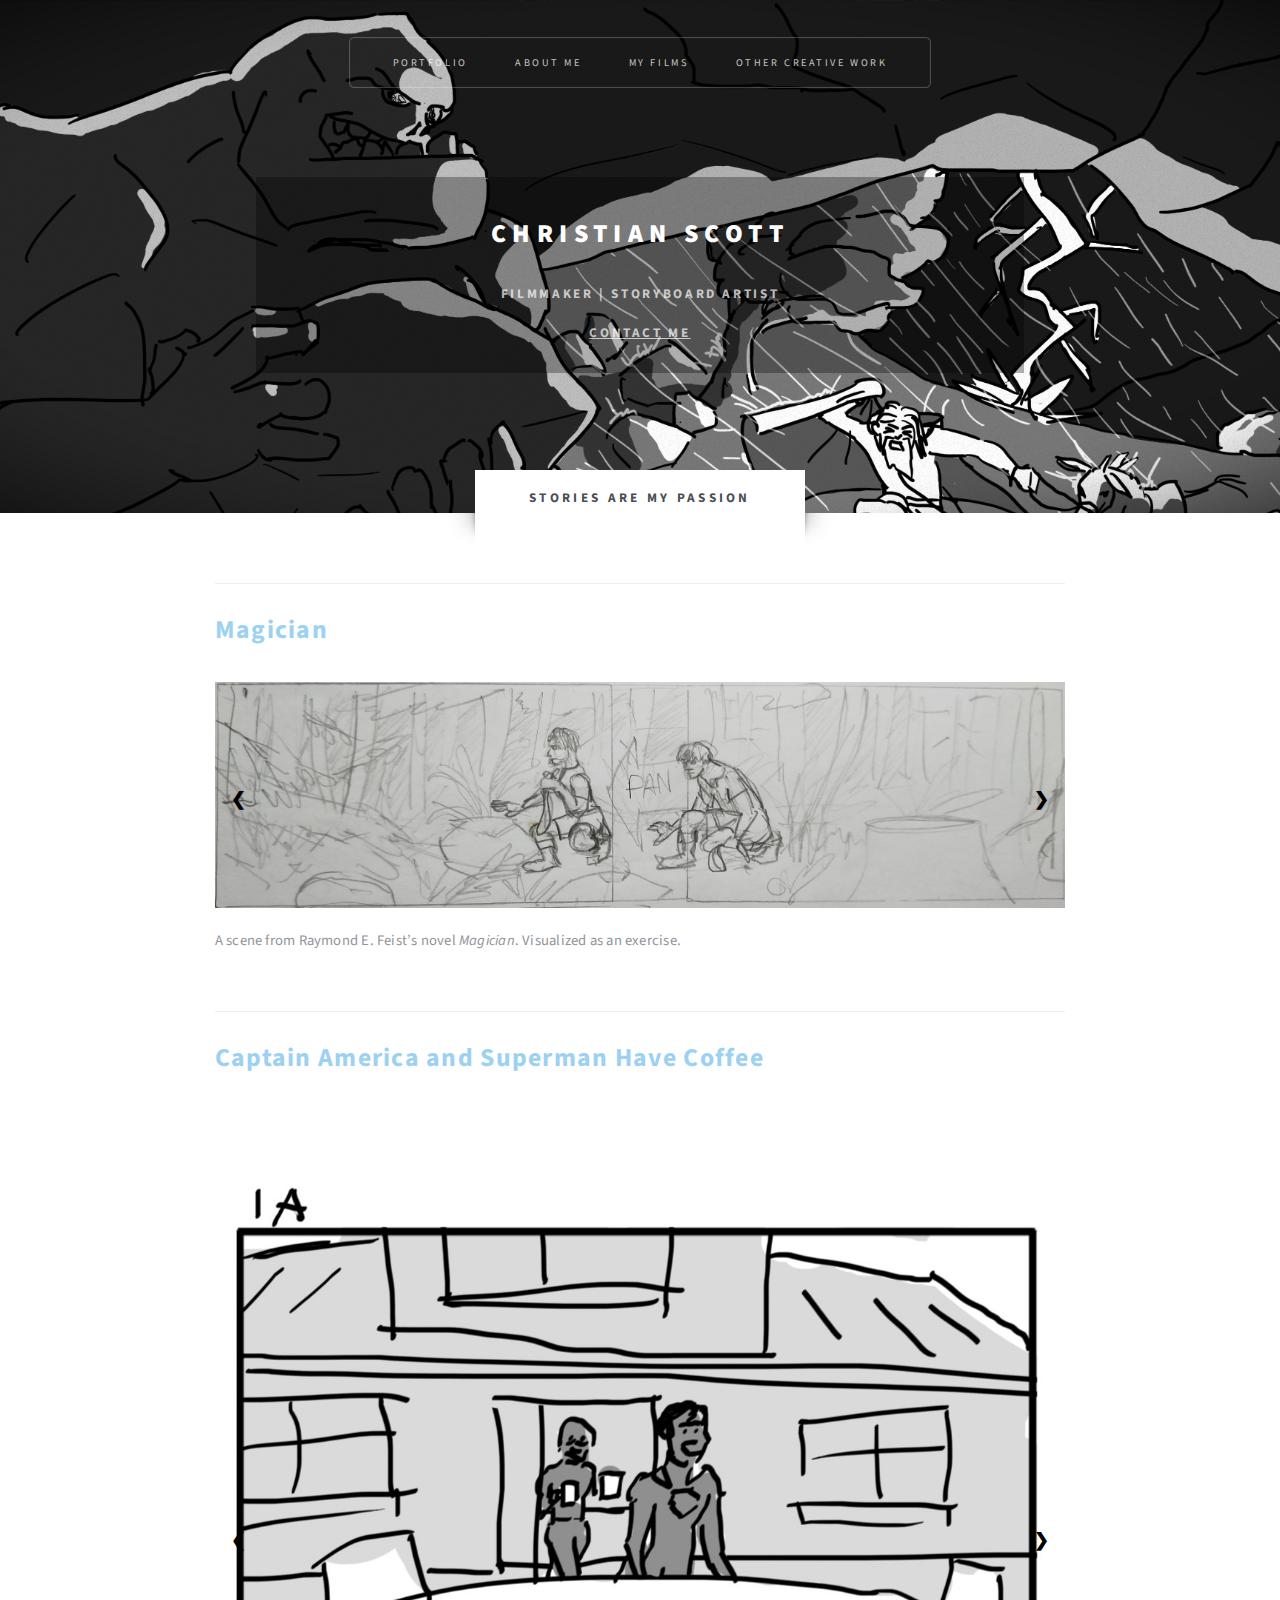
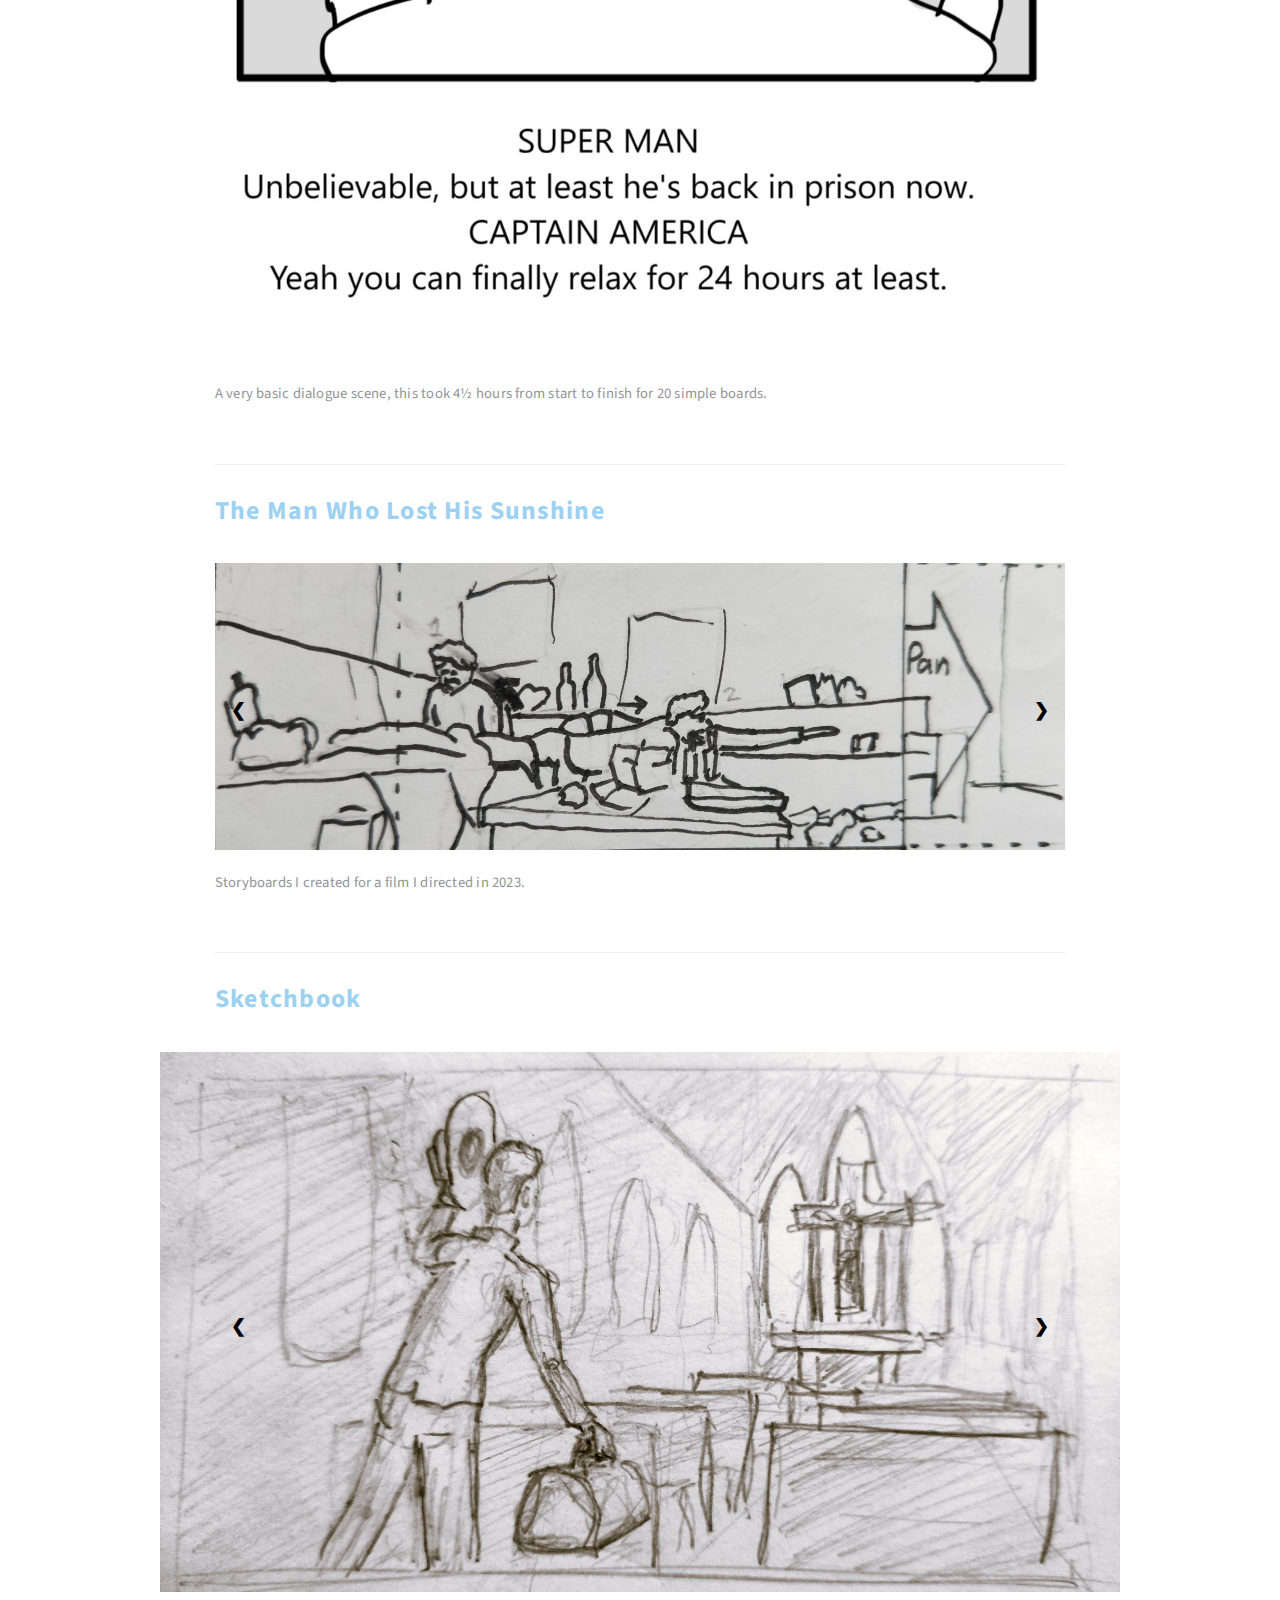
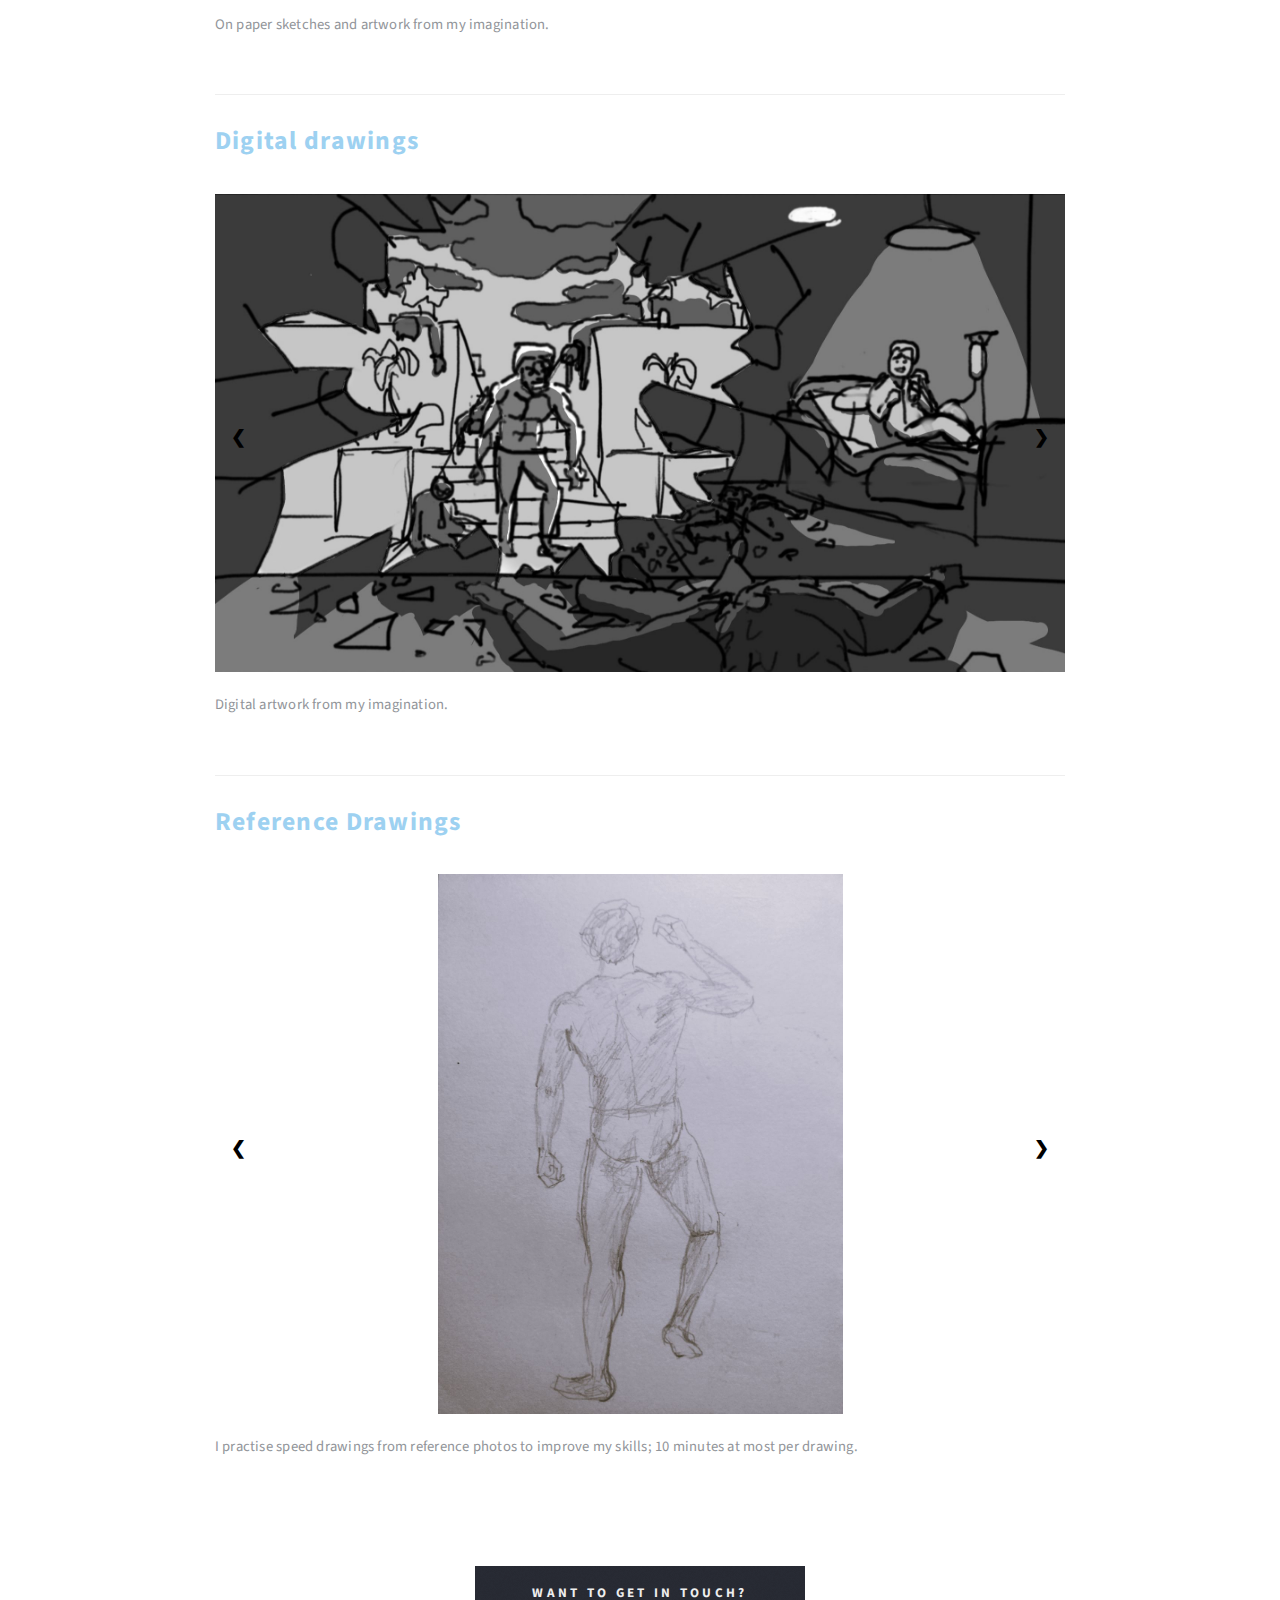
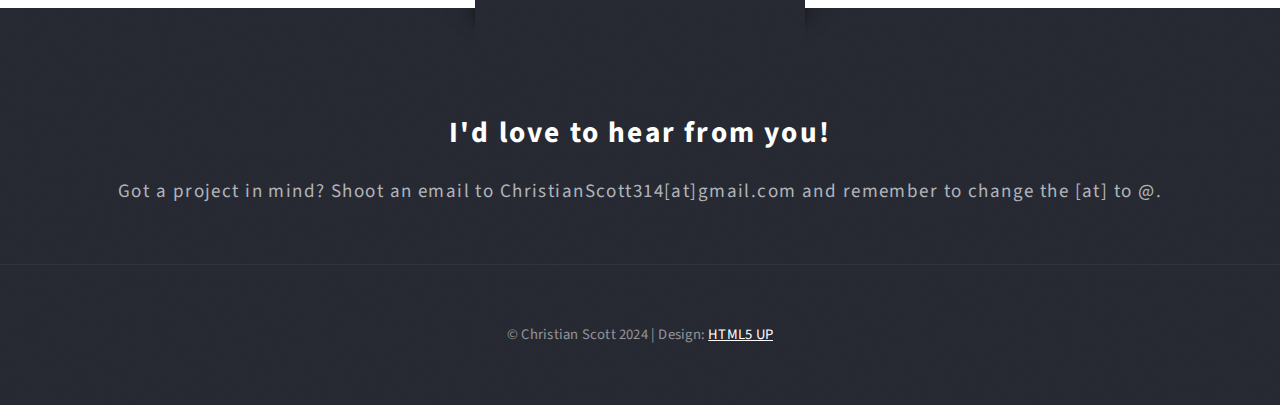
==== commit 0210581d: "Updated Reference and Sketchbook Slideshows" ====
--- a/index.html
+++ b/index.html
@@ -359,84 +359,84 @@
 						<section>
 							<h1>Sketchbook</h1>
 							<br>
-							<div class="slideshow-container">
-								<div class="mySlides4 fade">
-									<img src="images/SKETCHBOOK/01.jpg" style="width:100%" alt="">
-								</div>
-								<div class="mySlides4 fade">
-									<img src="images/SKETCHBOOK/02.jpg" style="width:100%" alt="">
-								</div>
-								<div class="mySlides4 fade">
-									<img src="images/SKETCHBOOK/03.jpg" style="width:100%" alt="">
-								</div>
-								<div class="mySlides4 fade">
-									<img src="images/SKETCHBOOK/04.jpg" style="width:100%" alt="">
-								</div>
-								<div class="mySlides4 fade">
-									<img src="images/SKETCHBOOK/05.jpg" style="width:100%" alt="">
-								</div>
-								<div class="mySlides4 fade">
-									<img src="images/SKETCHBOOK/06.jpg" style="width:100%" alt="">
-								</div>
-								<div class="mySlides4 fade">
-									<img src="images/SKETCHBOOK/07.jpg" style="width:100%" alt="">
-								</div>
-								<div class="mySlides4 fade">
-									<img src="images/SKETCHBOOK/08.jpg" style="width:100%" alt="">
-								</div>
-								<div class="mySlides4 fade">
-									<img src="images/SKETCHBOOK/09.jpg" style="width:100%" alt="">
-								</div>
-								<div class="mySlides4 fade">
-									<img src="images/SKETCHBOOK/10.jpg" style="width:100%" alt="">
-								</div>
-								<div class="mySlides4 fade">
-									<img src="images/SKETCHBOOK/11.jpg" style="width:100%" alt="">
-								</div>
-								<div class="mySlides4 fade">
-									<img src="images/SKETCHBOOK/12.jpg" style="width:100%" alt="">
-								</div>
-								<div class="mySlides4 fade">
-									<img src="images/SKETCHBOOK/13.jpg" style="width:100%" alt="">
-								</div>
-								<div class="mySlides4 fade">
-									<img src="images/SKETCHBOOK/14.jpg" style="width:100%" alt="">
-								</div>
-								<div class="mySlides4 fade">
-									<img src="images/SKETCHBOOK/15.jpg" style="width:100%" alt="">
-								</div>
-								<div class="mySlides4 fade">
-									<img src="images/SKETCHBOOK/16.jpg" style="width:100%" alt="">
-								</div>
-								<div class="mySlides4 fade">
-									<img src="images/SKETCHBOOK/17.jpg" style="width:100%" alt="">
-								</div>
-								<div class="mySlides4 fade">
-									<img src="images/SKETCHBOOK/18.jpg" style="width:100%" alt="">
-								</div>
-								<div class="mySlides4 fade">
-									<img src="images/SKETCHBOOK/19.jpg" style="width:100%" alt="">
-								</div>
-								<div class="mySlides4 fade">
-									<img src="images/SKETCHBOOK/20.jpg" style="width:100%" alt="">
-								</div>
-								<div class="mySlides4 fade">
-									<img src="images/SKETCHBOOK/21.jpg" style="width:100%" alt="">
-								</div>
-								<div class="mySlides4 fade">
-									<img src="images/SKETCHBOOK/22.jpg" style="width:100%" alt="">
-								</div>
-								<div class="mySlides4 fade">
-									<img src="images/SKETCHBOOK/23.jpg" style="width:100%" alt="">
-								</div>
-								<div class="mySlides4 fade">
-									<img src="images/SKETCHBOOK/24.jpg" style="width:100%" alt="">
-								</div>
-								<div class="mySlides4 fade">
-									<img src="images/SKETCHBOOK/25.jpg" style="width:100%" alt="">
-								</div>
-								<div class="mySlides4 fade">
-									<img src="images/SKETCHBOOK/coloring page - magic forrest.jpg" style="width:100%"
+							<div class="alt-slideshow-container">
+								<div class="mySlides4 fade">
+									<img src="images/SKETCHBOOK/01.jpg" style="height:60vh" alt="">
+								</div>
+								<div class="mySlides4 fade">
+									<img src="images/SKETCHBOOK/02.jpg" style="height:60vh" alt="">
+								</div>
+								<div class="mySlides4 fade">
+									<img src="images/SKETCHBOOK/03.jpg" style="height:60vh" alt="">
+								</div>
+								<div class="mySlides4 fade">
+									<img src="images/SKETCHBOOK/04.jpg" style="height:60vh" alt="">
+								</div>
+								<div class="mySlides4 fade">
+									<img src="images/SKETCHBOOK/05.jpg" style="height:60vh" alt="">
+								</div>
+								<div class="mySlides4 fade">
+									<img src="images/SKETCHBOOK/06.jpg" style="height:60vh" alt="">
+								</div>
+								<div class="mySlides4 fade">
+									<img src="images/SKETCHBOOK/07.jpg" style="height:60vh" alt="">
+								</div>
+								<div class="mySlides4 fade">
+									<img src="images/SKETCHBOOK/08.jpg" style="height:60vh" alt="">
+								</div>
+								<div class="mySlides4 fade">
+									<img src="images/SKETCHBOOK/09.jpg" style="height:60vh" alt="">
+								</div>
+								<div class="mySlides4 fade">
+									<img src="images/SKETCHBOOK/10.jpg" style="height:60vh" alt="">
+								</div>
+								<div class="mySlides4 fade">
+									<img src="images/SKETCHBOOK/11.jpg" style="height:60vh" alt="">
+								</div>
+								<div class="mySlides4 fade">
+									<img src="images/SKETCHBOOK/12.jpg" style="height:60vh" alt="">
+								</div>
+								<div class="mySlides4 fade">
+									<img src="images/SKETCHBOOK/13.jpg" style="height:60vh" alt="">
+								</div>
+								<div class="mySlides4 fade">
+									<img src="images/SKETCHBOOK/14.jpg" style="height:60vh" alt="">
+								</div>
+								<div class="mySlides4 fade">
+									<img src="images/SKETCHBOOK/15.jpg" style="height:60vh" alt="">
+								</div>
+								<div class="mySlides4 fade">
+									<img src="images/SKETCHBOOK/16.jpg" style="height:60vh" alt="">
+								</div>
+								<div class="mySlides4 fade">
+									<img src="images/SKETCHBOOK/17.jpg" style="height:60vh" alt="">
+								</div>
+								<div class="mySlides4 fade">
+									<img src="images/SKETCHBOOK/18.jpg" style="height:60vh" alt="">
+								</div>
+								<div class="mySlides4 fade">
+									<img src="images/SKETCHBOOK/19.jpg" style="height:60vh" alt="">
+								</div>
+								<div class="mySlides4 fade">
+									<img src="images/SKETCHBOOK/20.jpg" style="height:60vh" alt="">
+								</div>
+								<div class="mySlides4 fade">
+									<img src="images/SKETCHBOOK/21.jpg" style="height:60vh" alt="">
+								</div>
+								<div class="mySlides4 fade">
+									<img src="images/SKETCHBOOK/22.jpg" style="height:60vh" alt="">
+								</div>
+								<div class="mySlides4 fade">
+									<img src="images/SKETCHBOOK/23.jpg" style="height:60vh" alt="">
+								</div>
+								<div class="mySlides4 fade">
+									<img src="images/SKETCHBOOK/24.jpg" style="height:60vh" alt="">
+								</div>
+								<div class="mySlides4 fade">
+									<img src="images/SKETCHBOOK/25.jpg" style="height:60vh" alt="">
+								</div>
+								<div class="mySlides4 fade">
+									<img src="images/SKETCHBOOK/coloring page - magic forrest.jpg" style="height:60vh"
 										alt="">
 								</div>
 								<!-- Next and previous buttons -->
@@ -493,57 +493,57 @@
 						<section>
 							<h1>Reference Drawings</h1>
 							<br>
-							<div class="slideshow-container">
-								<div class="mySlides5 fade">
-									<img src="images/REFERENCES/01.jpg" style="width:100%" alt="">
-								</div>
-								<div class="mySlides5 fade">
-									<img src="images/REFERENCES/02.jpg" style="width:100%" alt="">
-								</div>
-								<div class="mySlides5 fade">
-									<img src="images/REFERENCES/03.jpg" style="width:100%" alt="">
-								</div>
-								<div class="mySlides5 fade">
-									<img src="images/REFERENCES/04.jpg" style="width:100%" alt="">
-								</div>
-								<div class="mySlides5 fade">
-									<img src="images/REFERENCES/05.jpg" style="width:100%" alt="">
-								</div>
-								<div class="mySlides5 fade">
-									<img src="images/REFERENCES/06.jpg" style="width:100%" alt="">
-								</div>
-								<div class="mySlides5 fade">
-									<img src="images/REFERENCES/07.jpg" style="width:100%" alt="">
-								</div>
-								<div class="mySlides5 fade">
-									<img src="images/REFERENCES/08.jpg" style="width:100%" alt="">
-								</div>
-								<div class="mySlides5 fade">
-									<img src="images/REFERENCES/9.jpg" style="width:100%" alt="">
-								</div>
-								<div class="mySlides5 fade">
-									<img src="images/REFERENCES/10.jpg" style="width:100%" alt="">
-								</div>
-								<div class="mySlides5 fade">
-									<img src="images/REFERENCES/11.jpg" style="width:100%" alt="">
-								</div>
-								<div class="mySlides5 fade">
-									<img src="images/REFERENCES/12.jpg" style="width:100%" alt="">
-								</div>
-								<div class="mySlides5 fade">
-									<img src="images/REFERENCES/13.jpg" style="width:100%" alt="">
-								</div>
-								<div class="mySlides5 fade">
-									<img src="images/REFERENCES/14.jpg" style="width:100%" alt="">
-								</div>
-								<div class="mySlides5 fade">
-									<img src="images/REFERENCES/15.jpg" style="width:100%" alt="">
-								</div>
-								<div class="mySlides5 fade">
-									<img src="images/REFERENCES/16.jpg" style="width:100%" alt="">
-								</div>
-								<div class="mySlides5 fade">
-									<img src="images/REFERENCES/17.jpg" style="width:100%" alt="">
+							<div class="alt-slideshow-container">
+								<div class="mySlides5 fade">
+									<img src="images/REFERENCES/01.jpg" style="height:60vh" alt="">
+								</div>
+								<div class="mySlides5 fade">
+									<img src="images/REFERENCES/02.jpg" style="height:60vh" alt="">
+								</div>
+								<div class="mySlides5 fade">
+									<img src="images/REFERENCES/03.jpg" style="height:60vh" alt="">
+								</div>
+								<div class="mySlides5 fade">
+									<img src="images/REFERENCES/04.jpg" style="height:60vh" alt="">
+								</div>
+								<div class="mySlides5 fade">
+									<img src="images/REFERENCES/05.jpg" style="height:60vh" alt="">
+								</div>
+								<div class="mySlides5 fade">
+									<img src="images/REFERENCES/06.jpg" style="height:60vh" alt="">
+								</div>
+								<div class="mySlides5 fade">
+									<img src="images/REFERENCES/07.jpg" style="height:60vh" alt="">
+								</div>
+								<div class="mySlides5 fade">
+									<img src="images/REFERENCES/08.jpg" style="height:60vh" alt="">
+								</div>
+								<div class="mySlides5 fade">
+									<img src="images/REFERENCES/9.jpg" style="height:60vh" alt="">
+								</div>
+								<div class="mySlides5 fade">
+									<img src="images/REFERENCES/10.jpg" style="height:60vh" alt="">
+								</div>
+								<div class="mySlides5 fade">
+									<img src="images/REFERENCES/11.jpg" style="height:60vh" alt="">
+								</div>
+								<div class="mySlides5 fade">
+									<img src="images/REFERENCES/12.jpg" style="height:60vh" alt="">
+								</div>
+								<div class="mySlides5 fade">
+									<img src="images/REFERENCES/13.jpg" style="height:60vh" alt="">
+								</div>
+								<div class="mySlides5 fade">
+									<img src="images/REFERENCES/14.jpg" style="height:60vh" alt="">
+								</div>
+								<div class="mySlides5 fade">
+									<img src="images/REFERENCES/15.jpg" style="height:60vh" alt="">
+								</div>
+								<div class="mySlides5 fade">
+									<img src="images/REFERENCES/16.jpg" style="height:60vh" alt="">
+								</div>
+								<div class="mySlides5 fade">
+									<img src="images/REFERENCES/17.jpg" style="height:60vh" alt="">
 								</div>
 								<!-- Next and previous buttons -->
 								<a class="prev" onclick="plusSlides(-1, 4)" style="text-decoration: none;">&#10094;</a>
--- a/assets/css/main.css
+++ b/assets/css/main.css
@@ -3189,6 +3189,15 @@
 }
 
 /* Slideshow container */
+.alt-slideshow-container {
+	max-height: 60vh;
+	position: relative;
+	margin: auto;
+	display: flex;
+	justify-content: center;
+}
+
+/* Slideshow container */
 .slideshow-container {
 	max-width: 1000px;
 	position: relative;
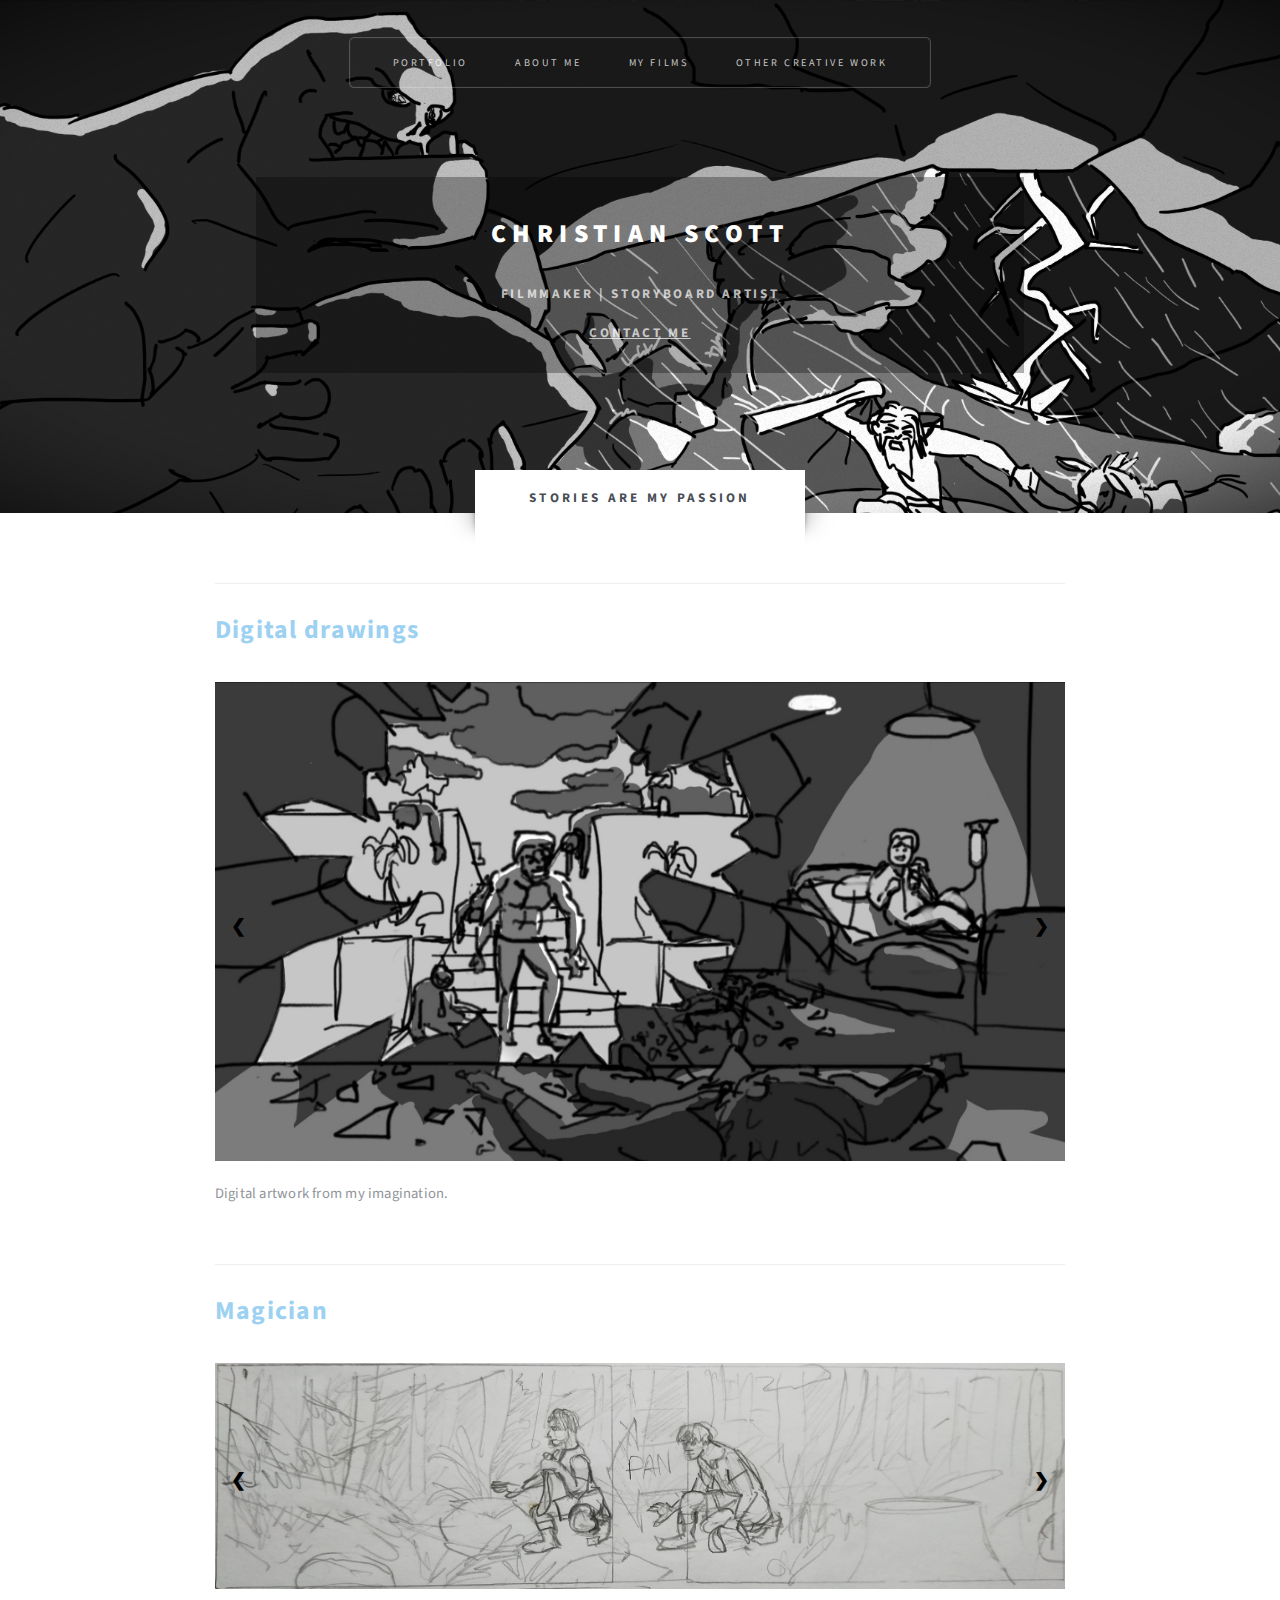
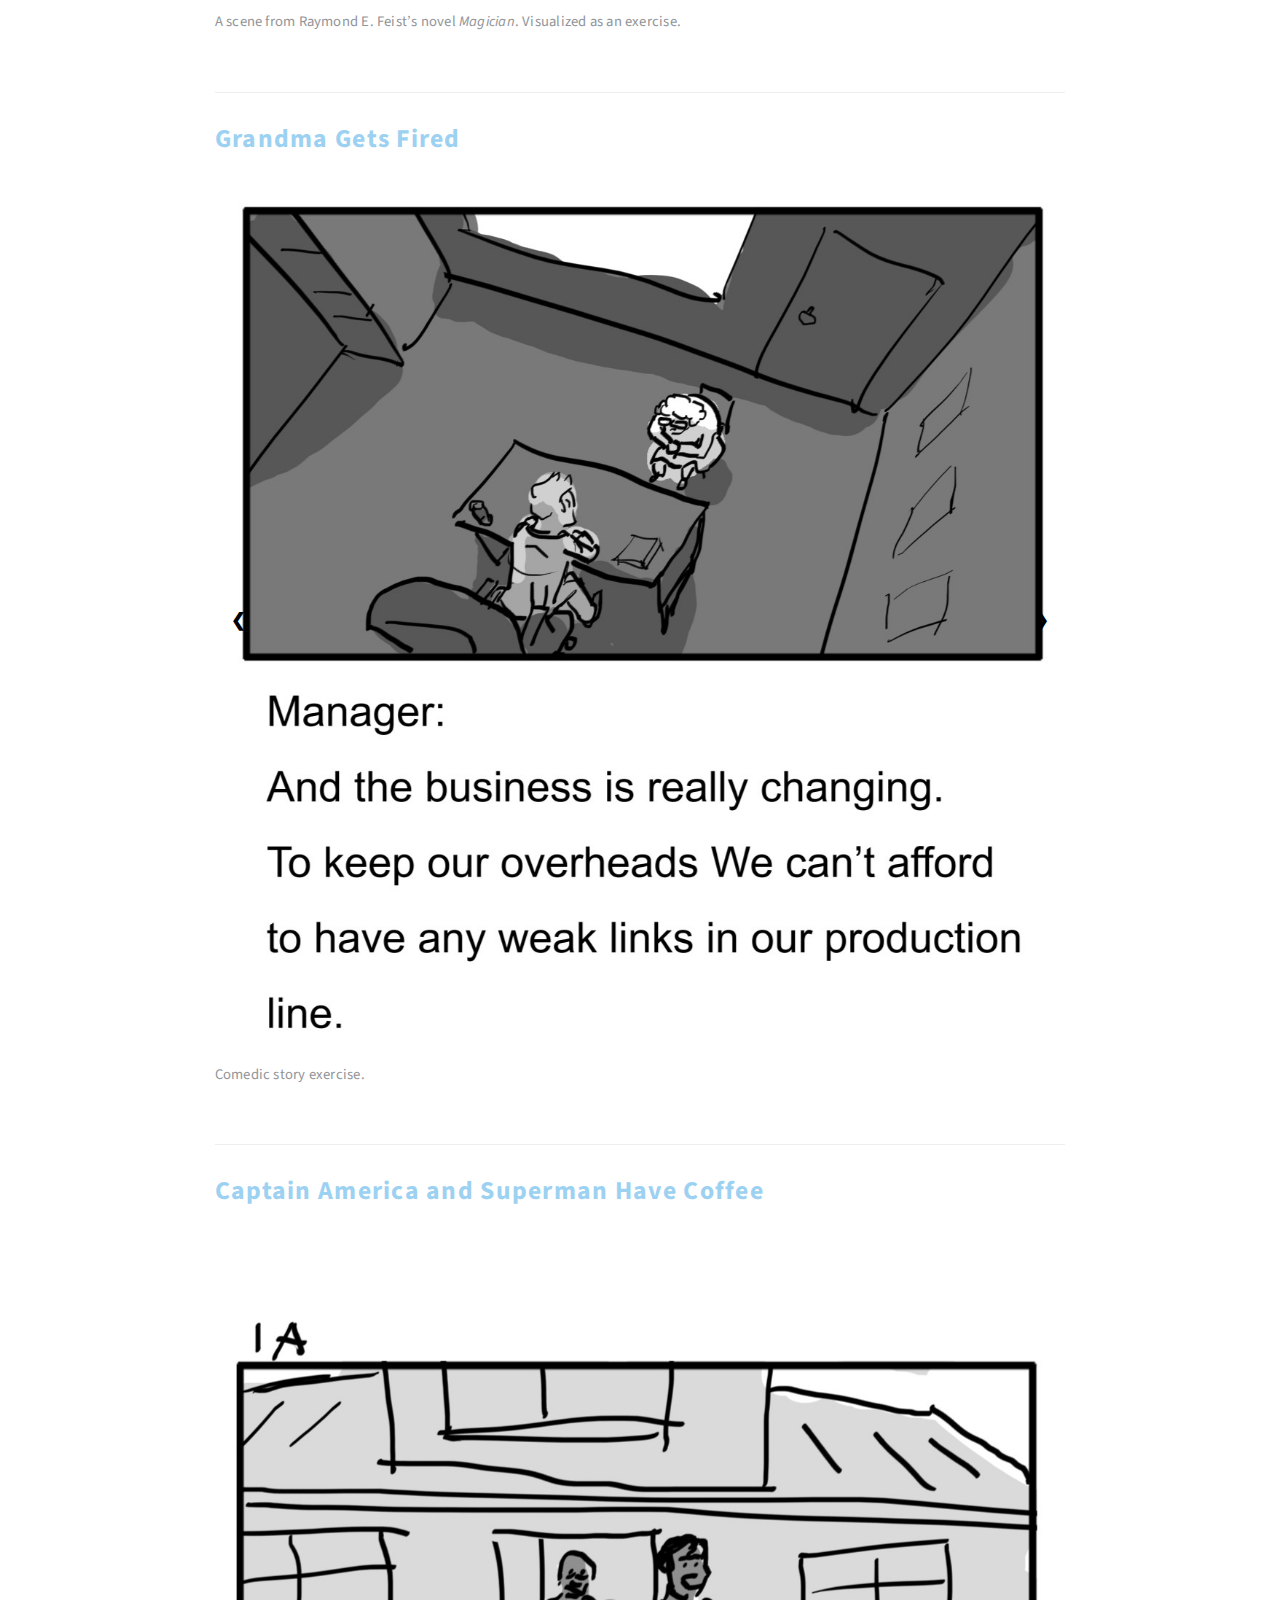
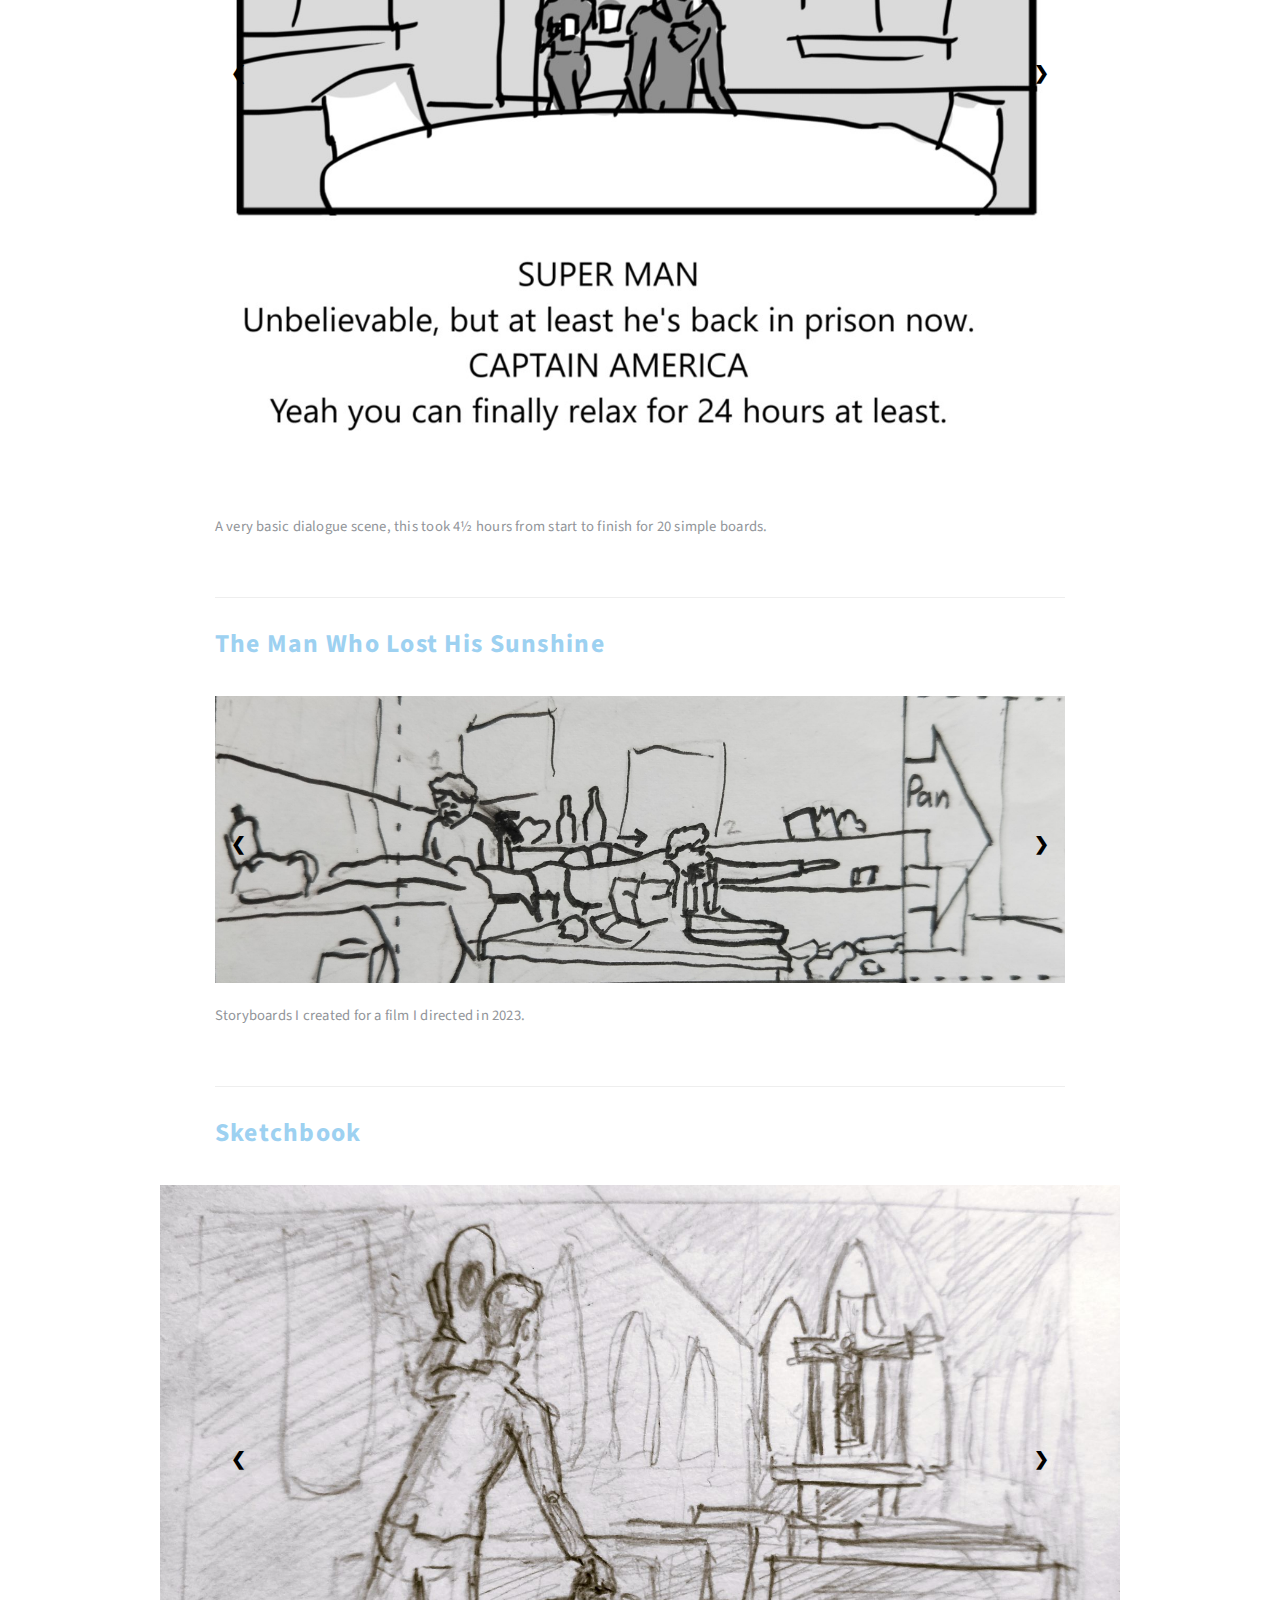
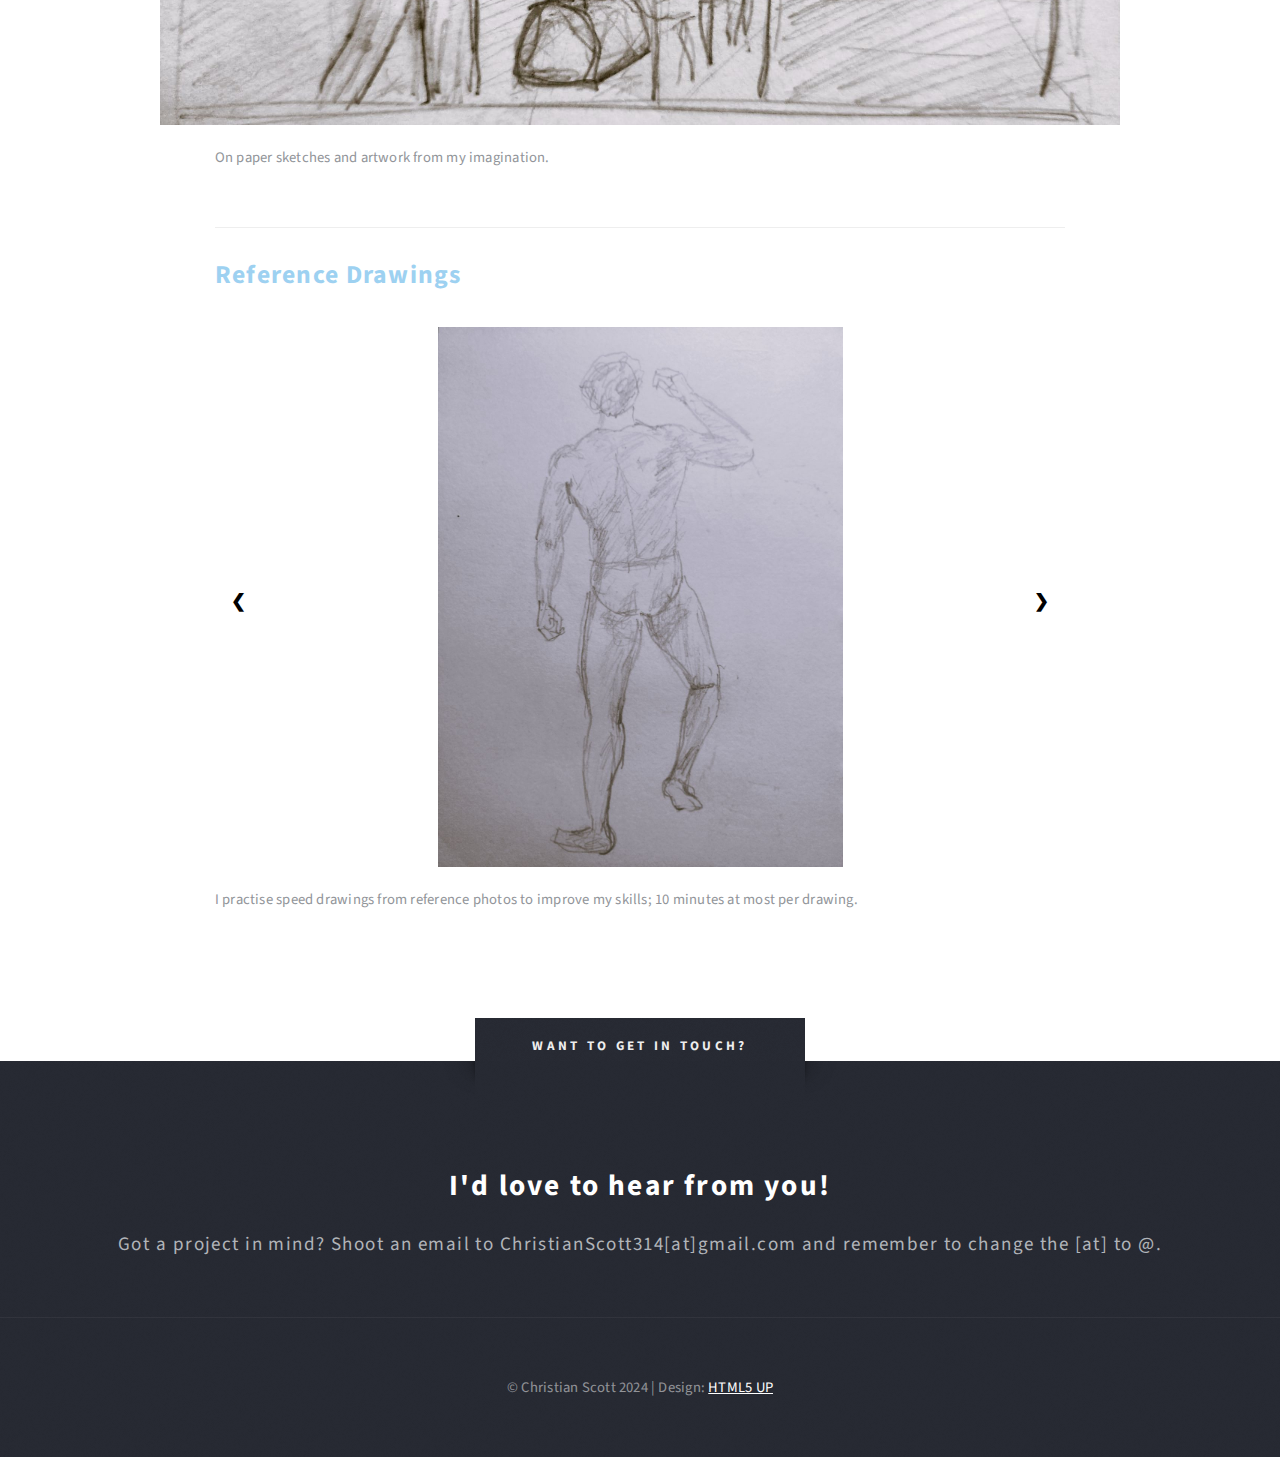
==== commit ab437c52: "Added Grandma Slides" ====
--- a/index.html
+++ b/index.html
@@ -53,6 +53,50 @@
 				<section id="features">
 					<div class="feature-list">
 						<section>
+							<h1>Digital drawings</h1>
+							<br>
+							<div class="slideshow-container">
+								<div class="mySlides6 fade">
+									<img src="images/DIGITAL/02-01-24 Smash.jpg" style="width:100%" alt="">
+								</div>
+								<div class="mySlides6 fade">
+									<img src="images/DIGITAL/03-01-24 hold your breath.jpg" style="width:100%" alt="">
+								</div>
+								<div class="mySlides6 fade">
+									<img src="images/DIGITAL/03-01-24 look at me.jpg" style="width:100%" alt="">
+								</div>
+								<div class="mySlides6 fade">
+									<img src="images/DIGITAL/04-01-24 terror.jpg" style="width:100%" alt="">
+								</div>
+								<div class="mySlides6 fade">
+									<img src="images/DIGITAL/05-01-24 there there.jpg" style="width:100%" alt="">
+								</div>
+								<div class="mySlides6 fade">
+									<img src="images/DIGITAL/06-01-24 BAM.jpg" style="width:100%" alt="">
+								</div>
+								<div class="mySlides6 fade">
+									<img src="images/DIGITAL/10-01-24 skull tower.jpg" style="width:100%" alt="">
+								</div>
+								<div class="mySlides6 fade">
+									<img src="images/DIGITAL/19-01-24 shoocker.jpg" style="width:100%" alt="">
+								</div>
+								<div class="mySlides6 fade">
+									<img src="images/DIGITAL/31-01-24 Voyage.jpg" style="width:100%" alt="">
+								</div>
+								<div class="mySlides6 fade">
+									<img src="images/DIGITAL/!02-02-24 lizard.jpg" style="width:100%" alt="">
+								</div>
+								<div class="mySlides6 fade">
+									<img src="images/DIGITAL/!13-12-23 pumkin crow.jpg" style="width:100%" alt="">
+								</div>
+								<!-- Next and previous buttons -->
+								<a class="prev" onclick="plusSlides(-1, 5)" style="text-decoration: none;">&#10094;</a>
+								<a class="next" onclick="plusSlides(1, 5)" style="text-decoration: none;">&#10095;</a>
+							</div>
+							<br>
+							<p>Digital artwork from my imagination.</p>
+						</section>
+						<section>
 							<h1>Magician</h1>
 							<br>
 							<div class="slideshow-container">
@@ -121,6 +165,50 @@
 							<p>A scene from Raymond E. Feist’s novel <i>Magician</i>. Visualized as an exercise.</p>
 						</section>
 						<section>
+							<h1>Grandma Gets Fired</h1>
+							<br>
+							<div class="slideshow-container">
+								<div class="mySlides7 fade">
+									<img src="images/GRANDMA/Grandma1.jpg" style="width:100%" alt="">
+								</div>
+								<div class="mySlides7 fade">
+									<img src="images/GRANDMA/Grandma2.jpg" style="width:100%" alt="">
+								</div>
+								<div class="mySlides7 fade">
+									<img src="images/GRANDMA/Grandma3.jpg" style="width:100%" alt="">
+								</div>
+								<div class="mySlides7 fade">
+									<img src="images/GRANDMA/Grandma4.jpg" style="width:100%" alt="">
+								</div>
+								<div class="mySlides7 fade">
+									<img src="images/GRANDMA/Grandma5.jpg" style="width:100%" alt="">
+								</div>
+								<div class="mySlides7 fade">
+									<img src="images/GRANDMA/Grandma6.jpg" style="width:100%" alt="">
+								</div>
+								<div class="mySlides7 fade">
+									<img src="images/GRANDMA/Grandma7.jpg" style="width:100%" alt="">
+								</div>
+								<div class="mySlides7 fade">
+									<img src="images/GRANDMA/Grandma8.jpg" style="width:100%" alt="">
+								</div>
+								<div class="mySlides7 fade">
+									<img src="images/GRANDMA/Grandma9.jpg" style="width:100%" alt="">
+								</div>
+								<div class="mySlides7 fade">
+									<img src="images/GRANDMA/Grandma10.jpg" style="width:100%" alt="">
+								</div>
+								<div class="mySlides7 fade">
+									<img src="images/GRANDMA/Grandma11.jpg" style="width:100%" alt="">
+								</div>
+								<!-- Next and previous buttons -->
+								<a class="prev" onclick="plusSlides(-1, 6)" style="text-decoration: none;">&#10094;</a>
+								<a class="next" onclick="plusSlides(1, 6)" style="text-decoration: none;">&#10095;</a>
+							</div>
+							<br>
+							<p>Comedic story exercise.</p>
+						</section>
+						<section>
 							<h1>Captain America and Superman Have Coffee</h1>
 							<br>
 							<div class="slideshow-container">
@@ -189,7 +277,8 @@
 								<a class="next" onclick="plusSlides(1, 1)" style="text-decoration: none;">&#10095;</a>
 							</div>
 							<br>
-							<p>A very basic dialogue scene, this took 4½ hours from start to finish for 20 simple boards.
+							<p>A very basic dialogue scene, this took 4½ hours from start to finish for 20 simple
+								boards.
 							</p>
 						</section>
 						<section>
@@ -447,50 +536,6 @@
 							<p>On paper sketches and artwork from my imagination.</p>
 						</section>
 						<section>
-							<h1>Digital drawings</h1>
-							<br>
-							<div class="slideshow-container">
-								<div class="mySlides6 fade">
-									<img src="images/DIGITAL/02-01-24 Smash.jpg" style="width:100%" alt="">
-								</div>
-								<div class="mySlides6 fade">
-									<img src="images/DIGITAL/03-01-24 hold your breath.jpg" style="width:100%" alt="">
-								</div>
-								<div class="mySlides6 fade">
-									<img src="images/DIGITAL/03-01-24 look at me.jpg" style="width:100%" alt="">
-								</div>
-								<div class="mySlides6 fade">
-									<img src="images/DIGITAL/04-01-24 terror.jpg" style="width:100%" alt="">
-								</div>
-								<div class="mySlides6 fade">
-									<img src="images/DIGITAL/05-01-24 there there.jpg" style="width:100%" alt="">
-								</div>
-								<div class="mySlides6 fade">
-									<img src="images/DIGITAL/06-01-24 BAM.jpg" style="width:100%" alt="">
-								</div>
-								<div class="mySlides6 fade">
-									<img src="images/DIGITAL/10-01-24 skull tower.jpg" style="width:100%" alt="">
-								</div>
-								<div class="mySlides6 fade">
-									<img src="images/DIGITAL/19-01-24 shoocker.jpg" style="width:100%" alt="">
-								</div>
-								<div class="mySlides6 fade">
-									<img src="images/DIGITAL/31-01-24 Voyage.jpg" style="width:100%" alt="">
-								</div>
-								<div class="mySlides6 fade">
-									<img src="images/DIGITAL/!02-02-24 lizard.jpg" style="width:100%" alt="">
-								</div>
-								<div class="mySlides6 fade">
-									<img src="images/DIGITAL/!13-12-23 pumkin crow.jpg" style="width:100%" alt="">
-								</div>
-								<!-- Next and previous buttons -->
-								<a class="prev" onclick="plusSlides(-1, 5)" style="text-decoration: none;">&#10094;</a>
-								<a class="next" onclick="plusSlides(1, 5)" style="text-decoration: none;">&#10095;</a>
-							</div>
-							<br>
-							<p>Digital artwork from my imagination.</p>
-						</section>
-						<section>
 							<h1>Reference Drawings</h1>
 							<br>
 							<div class="alt-slideshow-container">
@@ -554,14 +599,15 @@
 								per drawing.</p>
 						</section>
 						<script>
-							let slideIndex = [1, 1, 1, 1, 1, 1];
-							let slideId = ["mySlides1", "mySlides2", "mySlides3", "mySlides4", "mySlides5", "mySlides6"]
+							let slideIndex = [1, 1, 1, 1, 1, 1, 1];
+							let slideId = ["mySlides1", "mySlides2", "mySlides3", "mySlides4", "mySlides5", "mySlides6", "mySlides7"];
 							showSlides(1, 0);
 							showSlides(1, 1);
 							showSlides(1, 2);
 							showSlides(1, 3);
 							showSlides(1, 4);
 							showSlides(1, 5);
+							showSlides(1, 6);
 
 							function plusSlides(n, no) {
 								showSlides(slideIndex[no] += n, no);
--- a/assets/css/main.css
+++ b/assets/css/main.css
@@ -3180,7 +3180,8 @@
 .mySlides3,
 .mySlides4,
 .mySlides5,
-.mySlides6 {
+.mySlides6,
+.mySlides7 {
 	display: none
 }
 
@@ -3256,5 +3257,7 @@
 
 iframe {
 	display: block;
-	margin: 0 auto;
+	margin: 1em auto;
+	width: 100%;
+	aspect-ratio: 16 / 9;
 }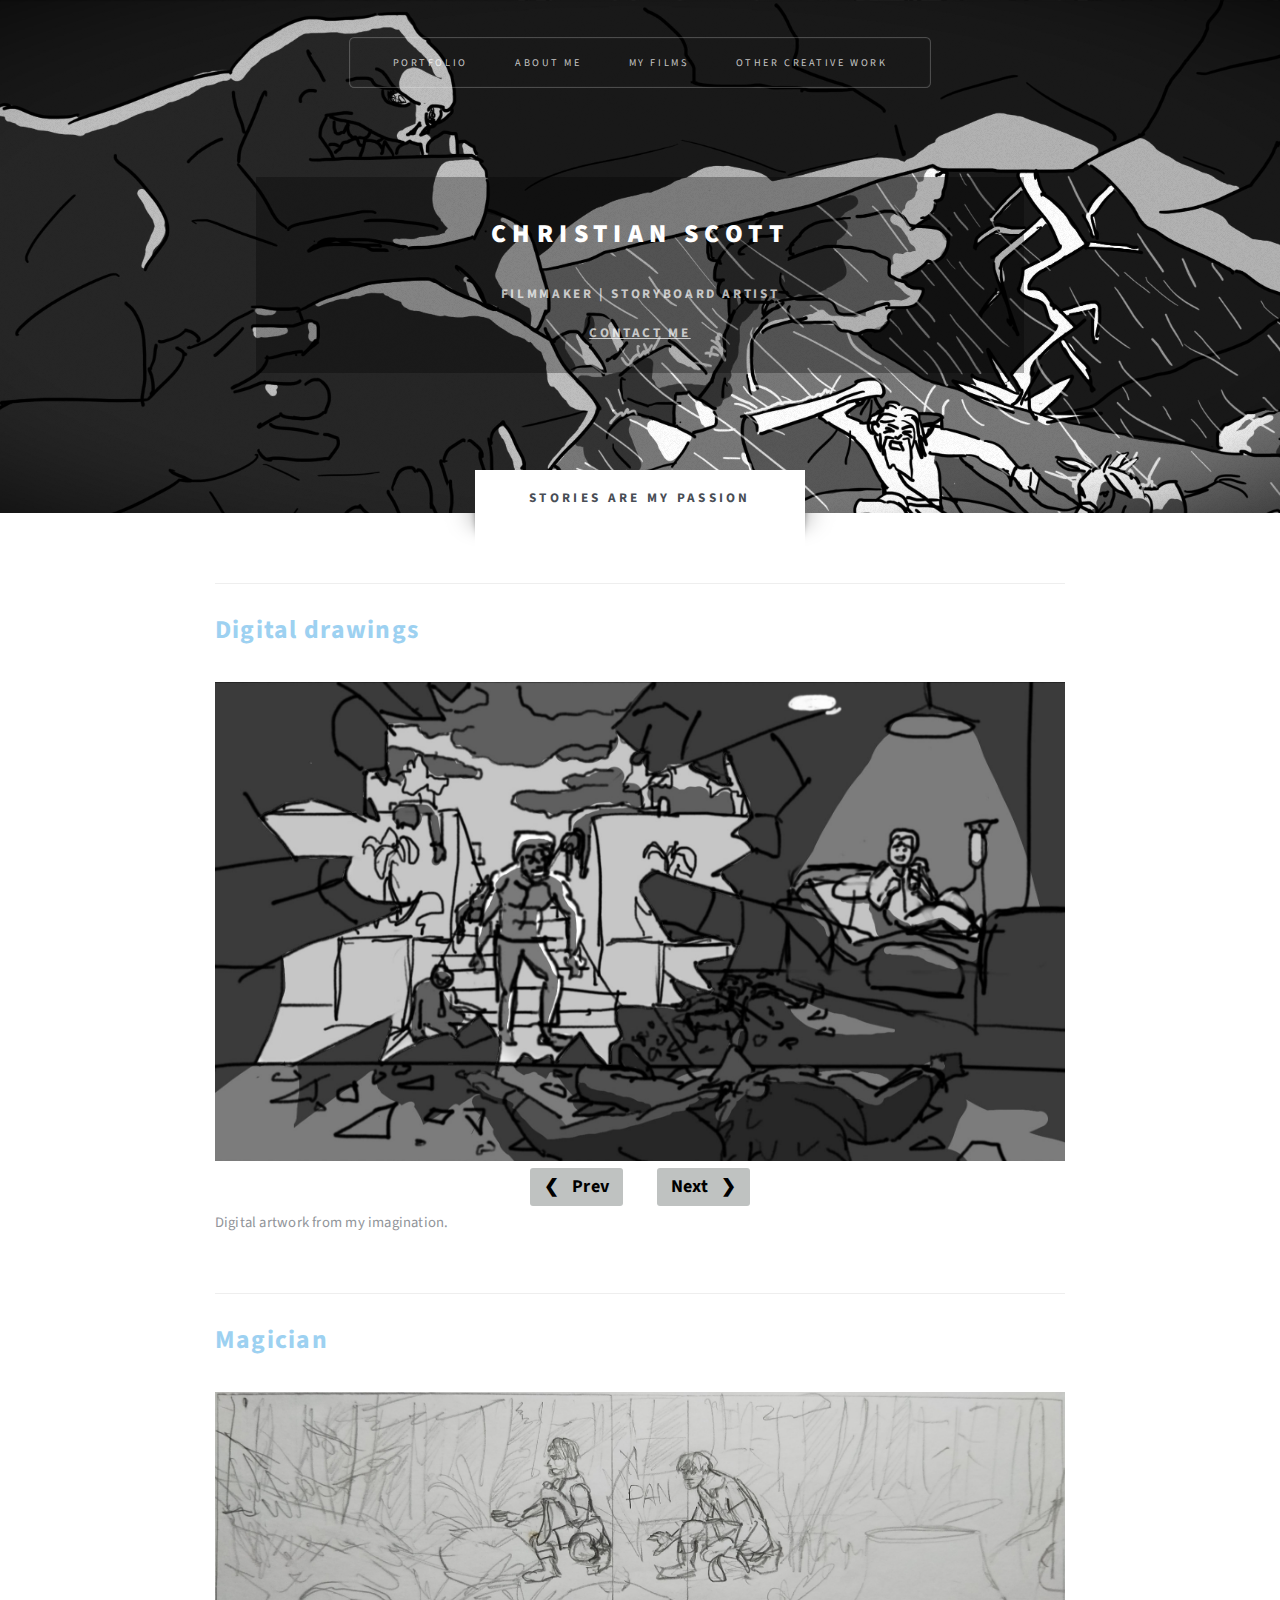
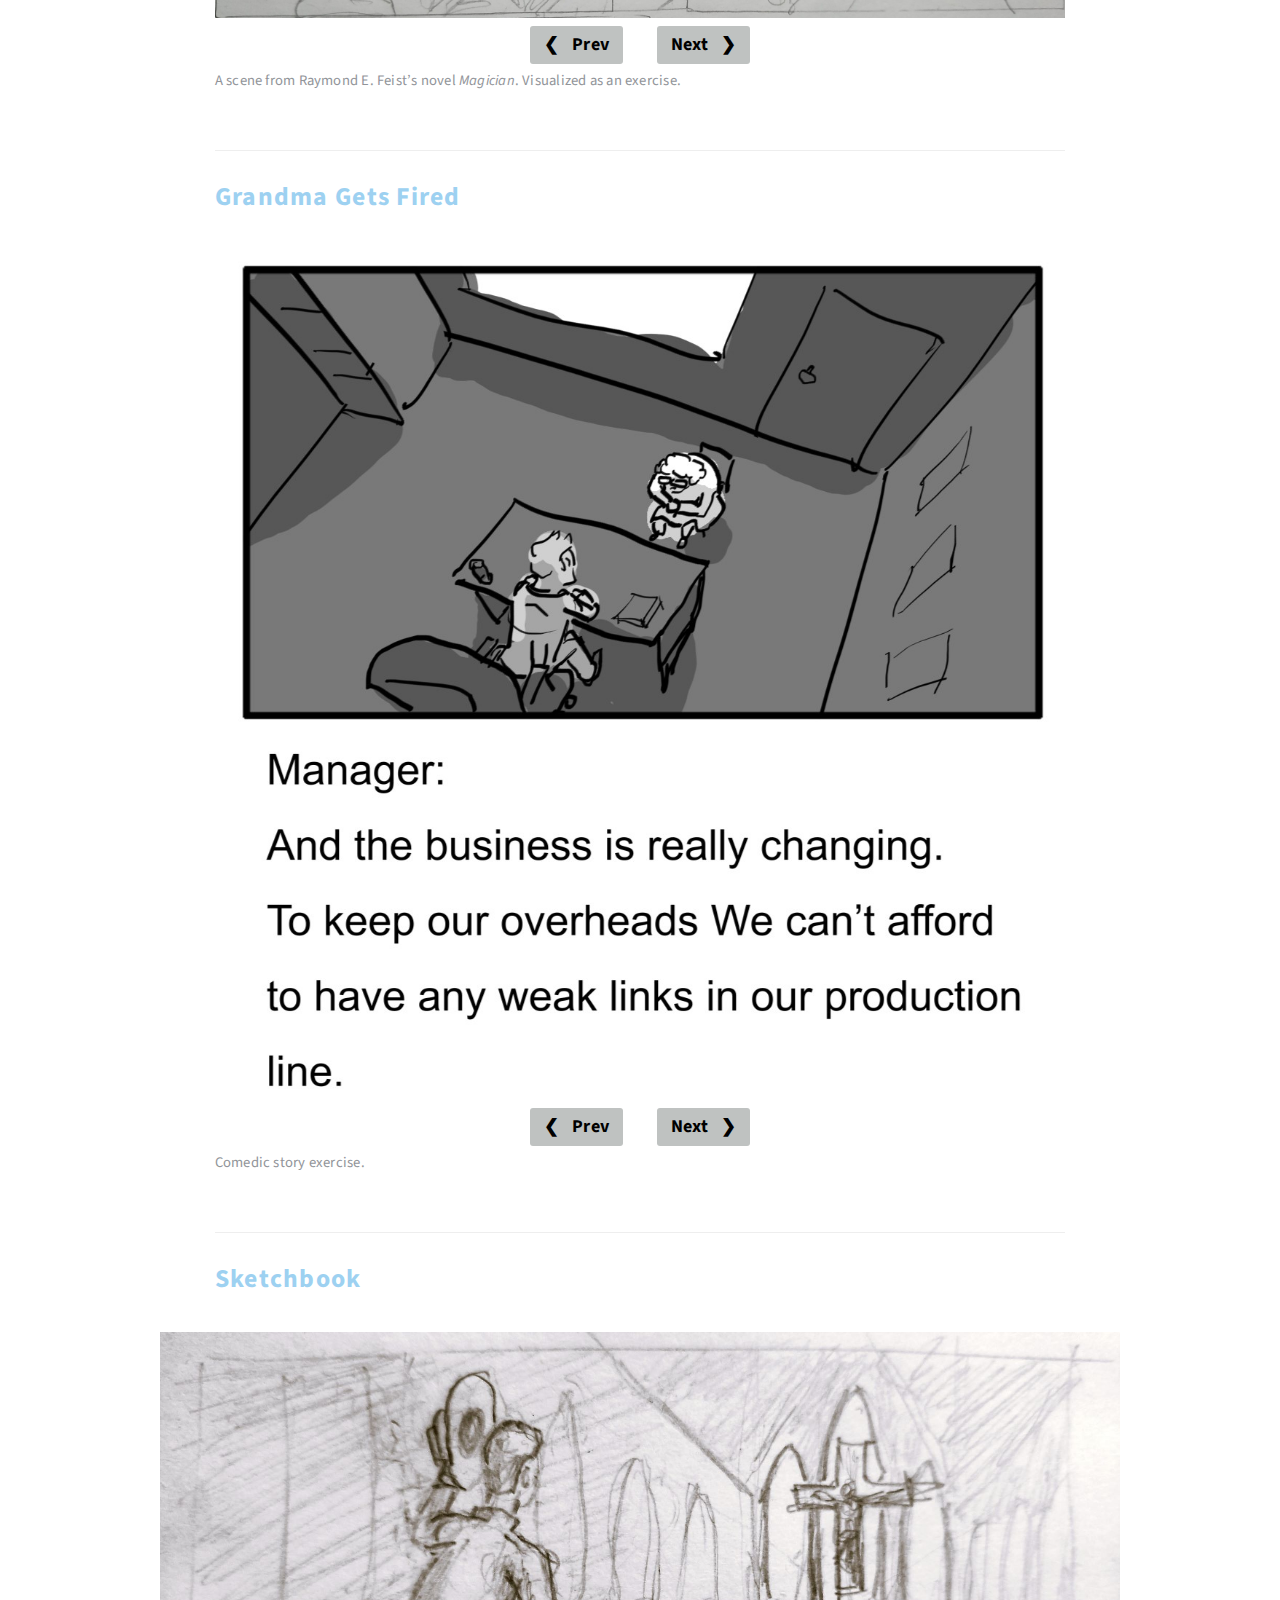
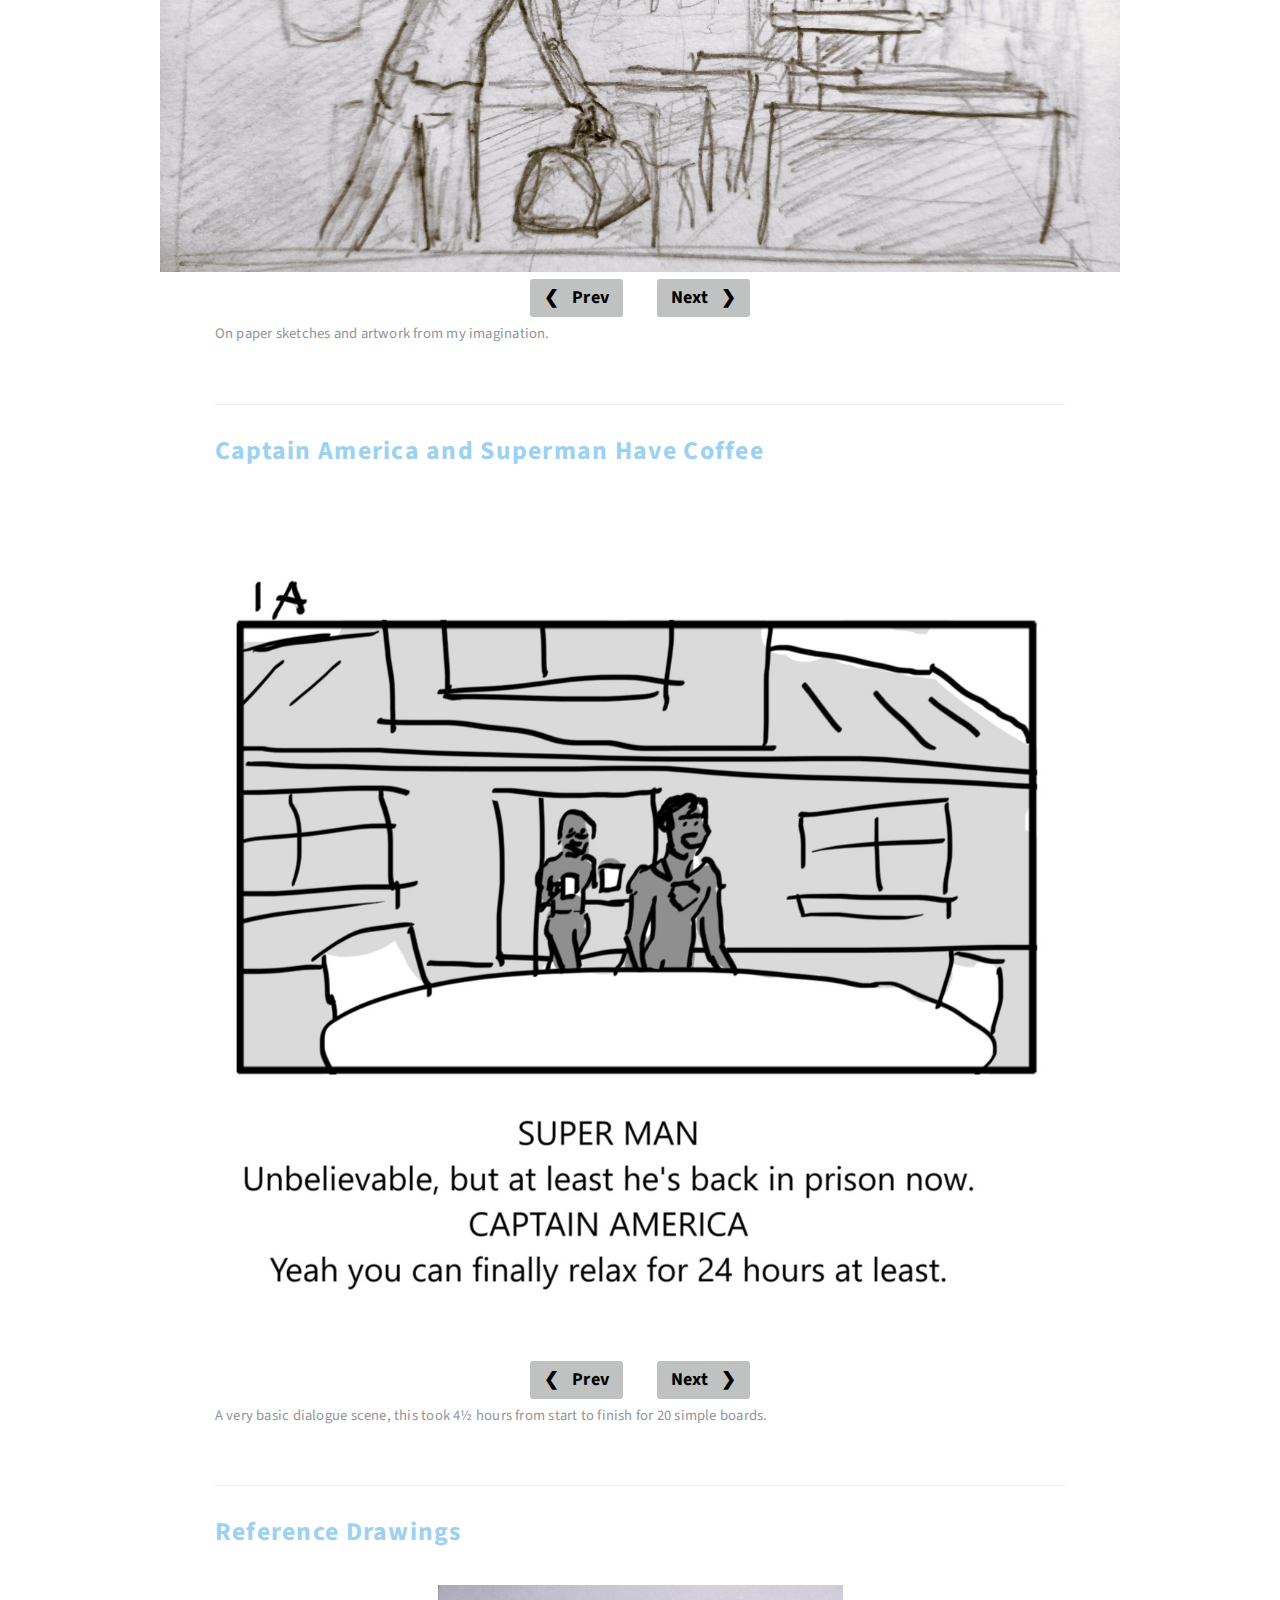
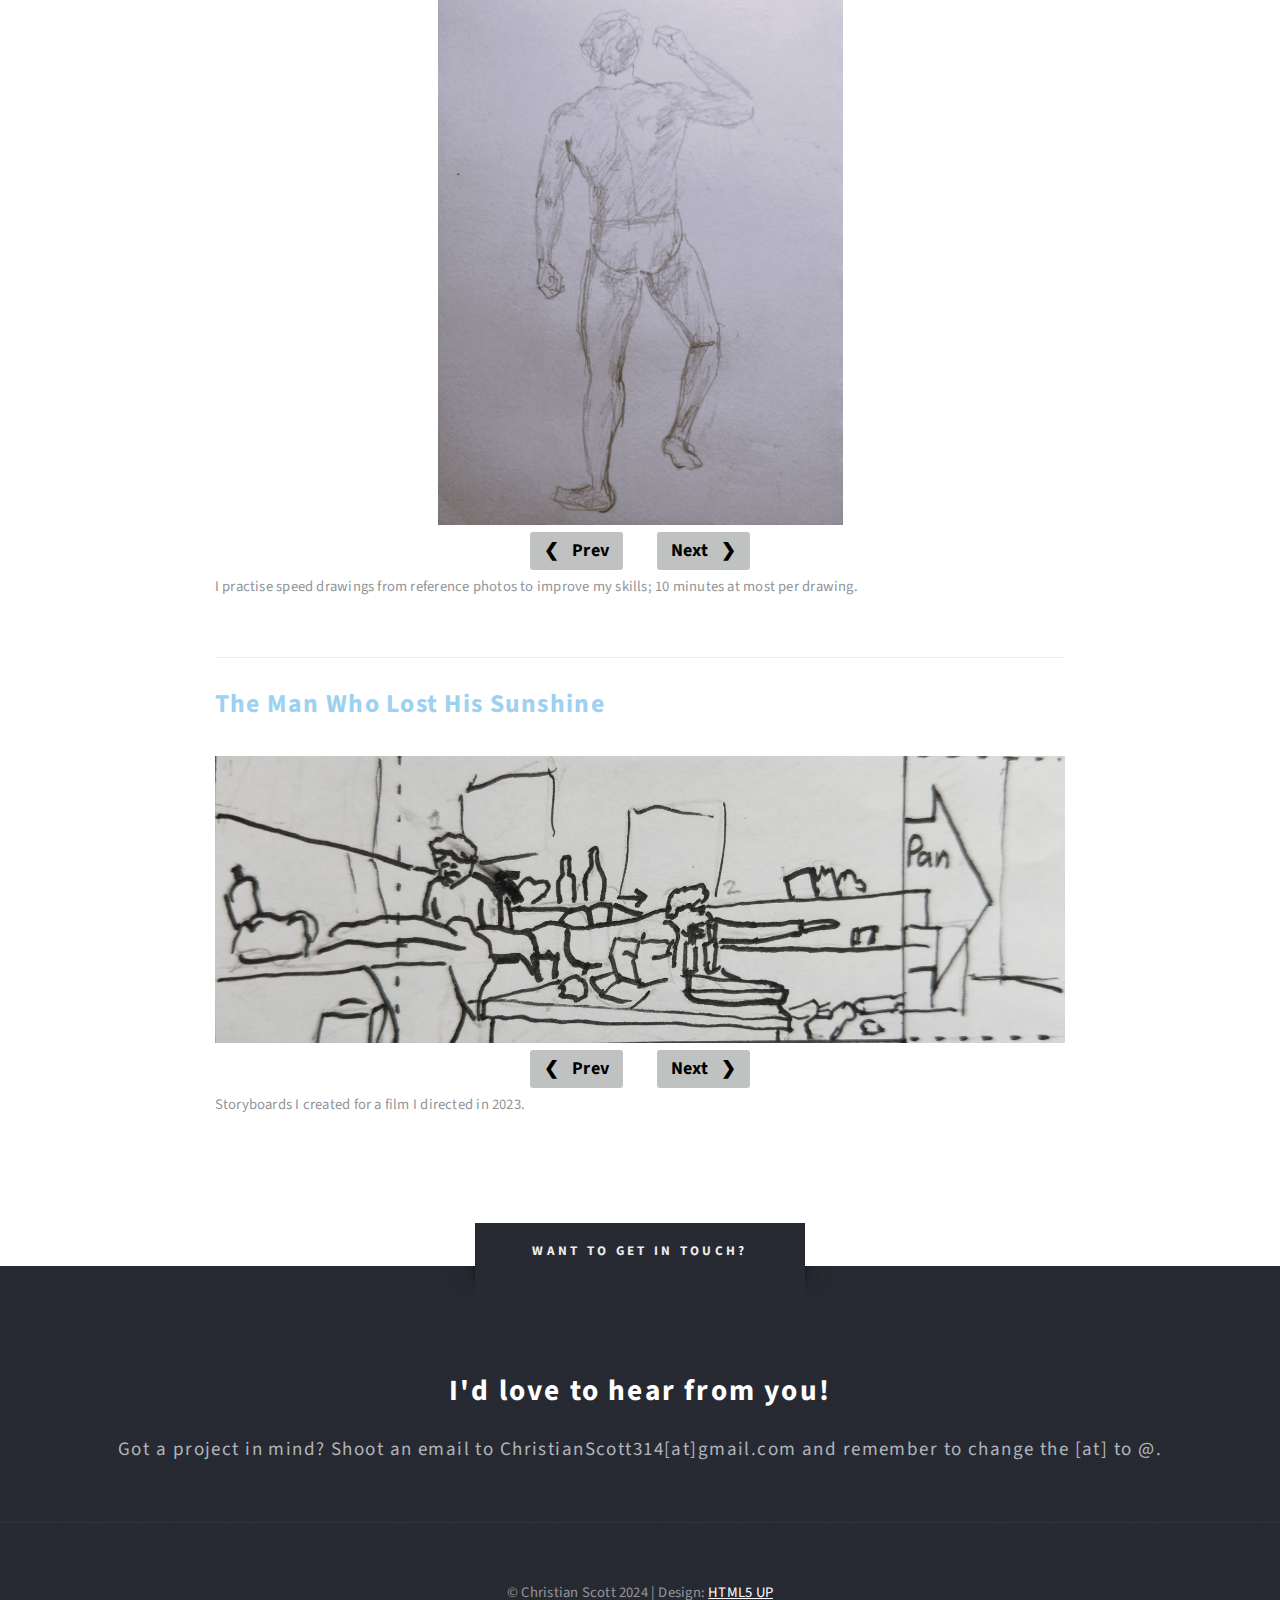
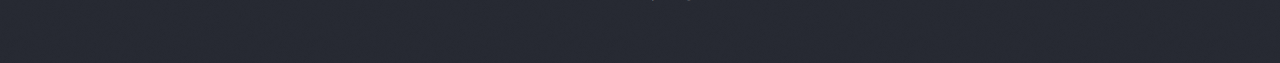
==== commit c2ec623f: "New Button System Implemented" ====
--- a/index.html
+++ b/index.html
@@ -89,9 +89,12 @@
 								<div class="mySlides6 fade">
 									<img src="images/DIGITAL/!13-12-23 pumkin crow.jpg" style="width:100%" alt="">
 								</div>
-								<!-- Next and previous buttons -->
-								<a class="prev" onclick="plusSlides(-1, 5)" style="text-decoration: none;">&#10094;</a>
-								<a class="next" onclick="plusSlides(1, 5)" style="text-decoration: none;">&#10095;</a>
+							</div>
+							<div style="margin: 0.5em 0 2em 0;">
+								<a class="prev" onclick="plusSlides(-1, 5)" style="text-decoration: none;">&#10094;
+									&nbsp; Prev</a>
+								<a class="next" onclick="plusSlides(1, 5)" style="text-decoration: none;">Next &nbsp;
+									&#10095;</a>
 							</div>
 							<br>
 							<p>Digital artwork from my imagination.</p>
@@ -157,9 +160,12 @@
 								<div class="mySlides1 fade">
 									<img src="images/MAGICIAN/IMG20240206111905.jpg" style="width:100%" alt="">
 								</div>
-								<!-- Next and previous buttons -->
-								<a class="prev" onclick="plusSlides(-1, 0)" style="text-decoration: none;">&#10094;</a>
-								<a class="next" onclick="plusSlides(1, 0)" style="text-decoration: none;">&#10095;</a>
+							</div>
+							<div style="margin: 0.5em 0 2em 0;">
+								<a class="prev" onclick="plusSlides(-1, 0)" style="text-decoration: none;">&#10094;
+									&nbsp; Prev</a>
+								<a class="next" onclick="plusSlides(1, 0)" style="text-decoration: none;">Next &nbsp;
+									&#10095;</a>
 							</div>
 							<br>
 							<p>A scene from Raymond E. Feist’s novel <i>Magician</i>. Visualized as an exercise.</p>
@@ -201,14 +207,111 @@
 								<div class="mySlides7 fade">
 									<img src="images/GRANDMA/Grandma11.jpg" style="width:100%" alt="">
 								</div>
-								<!-- Next and previous buttons -->
-								<a class="prev" onclick="plusSlides(-1, 6)" style="text-decoration: none;">&#10094;</a>
-								<a class="next" onclick="plusSlides(1, 6)" style="text-decoration: none;">&#10095;</a>
+							</div>
+							<div style="margin: 0.5em 0 2em 0;">
+								<a class="prev" onclick="plusSlides(-1, 6)" style="text-decoration: none;">&#10094;
+									&nbsp; Prev</a>
+								<a class="next" onclick="plusSlides(1, 6)" style="text-decoration: none;">Next &nbsp;
+									&#10095;</a>
 							</div>
 							<br>
 							<p>Comedic story exercise.</p>
 						</section>
 						<section>
+							<h1>Sketchbook</h1>
+							<br>
+							<div class="alt-slideshow-container">
+								<div class="mySlides4 fade">
+									<img src="images/SKETCHBOOK/01.jpg" style="height:60vh" alt="">
+								</div>
+								<div class="mySlides4 fade">
+									<img src="images/SKETCHBOOK/02.jpg" style="height:60vh" alt="">
+								</div>
+								<div class="mySlides4 fade">
+									<img src="images/SKETCHBOOK/03.jpg" style="height:60vh" alt="">
+								</div>
+								<div class="mySlides4 fade">
+									<img src="images/SKETCHBOOK/04.jpg" style="height:60vh" alt="">
+								</div>
+								<div class="mySlides4 fade">
+									<img src="images/SKETCHBOOK/05.jpg" style="height:60vh" alt="">
+								</div>
+								<div class="mySlides4 fade">
+									<img src="images/SKETCHBOOK/06.jpg" style="height:60vh" alt="">
+								</div>
+								<div class="mySlides4 fade">
+									<img src="images/SKETCHBOOK/07.jpg" style="height:60vh" alt="">
+								</div>
+								<div class="mySlides4 fade">
+									<img src="images/SKETCHBOOK/08.jpg" style="height:60vh" alt="">
+								</div>
+								<div class="mySlides4 fade">
+									<img src="images/SKETCHBOOK/09.jpg" style="height:60vh" alt="">
+								</div>
+								<div class="mySlides4 fade">
+									<img src="images/SKETCHBOOK/10.jpg" style="height:60vh" alt="">
+								</div>
+								<div class="mySlides4 fade">
+									<img src="images/SKETCHBOOK/11.jpg" style="height:60vh" alt="">
+								</div>
+								<div class="mySlides4 fade">
+									<img src="images/SKETCHBOOK/12.jpg" style="height:60vh" alt="">
+								</div>
+								<div class="mySlides4 fade">
+									<img src="images/SKETCHBOOK/13.jpg" style="height:60vh" alt="">
+								</div>
+								<div class="mySlides4 fade">
+									<img src="images/SKETCHBOOK/14.jpg" style="height:60vh" alt="">
+								</div>
+								<div class="mySlides4 fade">
+									<img src="images/SKETCHBOOK/15.jpg" style="height:60vh" alt="">
+								</div>
+								<div class="mySlides4 fade">
+									<img src="images/SKETCHBOOK/16.jpg" style="height:60vh" alt="">
+								</div>
+								<div class="mySlides4 fade">
+									<img src="images/SKETCHBOOK/17.jpg" style="height:60vh" alt="">
+								</div>
+								<div class="mySlides4 fade">
+									<img src="images/SKETCHBOOK/18.jpg" style="height:60vh" alt="">
+								</div>
+								<div class="mySlides4 fade">
+									<img src="images/SKETCHBOOK/19.jpg" style="height:60vh" alt="">
+								</div>
+								<div class="mySlides4 fade">
+									<img src="images/SKETCHBOOK/20.jpg" style="height:60vh" alt="">
+								</div>
+								<div class="mySlides4 fade">
+									<img src="images/SKETCHBOOK/21.jpg" style="height:60vh" alt="">
+								</div>
+								<div class="mySlides4 fade">
+									<img src="images/SKETCHBOOK/22.jpg" style="height:60vh" alt="">
+								</div>
+								<div class="mySlides4 fade">
+									<img src="images/SKETCHBOOK/23.jpg" style="height:60vh" alt="">
+								</div>
+								<div class="mySlides4 fade">
+									<img src="images/SKETCHBOOK/24.jpg" style="height:60vh" alt="">
+								</div>
+								<div class="mySlides4 fade">
+									<img src="images/SKETCHBOOK/25.jpg" style="height:60vh" alt="">
+								</div>
+								<div class="mySlides4 fade">
+									<img src="images/SKETCHBOOK/coloring page - magic forrest.jpg" style="height:60vh"
+										alt="">
+								</div>
+
+							</div>
+							<div style="margin: 0.5em 0 2em 0;">
+								<a class="prev" onclick="plusSlides(-1, 3)" style="text-decoration: none;">&#10094;
+									&nbsp; Prev</a>
+								<a class="next" onclick="plusSlides(1, 3)" style="text-decoration: none;">Next &nbsp;
+									&#10095;</a>
+							</div>
+							<br>
+							<p>On paper sketches and artwork from my imagination.</p>
+						</section>
+						<section>
 							<h1>Captain America and Superman Have Coffee</h1>
 							<br>
 							<div class="slideshow-container">
@@ -272,9 +375,12 @@
 								<div class="mySlides2 fade">
 									<img src="images/C&S/C&S20.jpg" style="width:100%">
 								</div>
-								<!-- Next and previous buttons -->
-								<a class="prev" onclick="plusSlides(-1, 1)" style="text-decoration: none;">&#10094;</a>
-								<a class="next" onclick="plusSlides(1, 1)" style="text-decoration: none;">&#10095;</a>
+							</div>
+							<div style="margin: 0.5em 0 2em 0;">
+								<a class="prev" onclick="plusSlides(-1, 1)" style="text-decoration: none;">&#10094;
+									&nbsp; Prev</a>
+								<a class="next" onclick="plusSlides(1, 1)" style="text-decoration: none;">Next
+									&nbsp; &#10095;</a>
 							</div>
 							<br>
 							<p>A very basic dialogue scene, this took 4½ hours from start to finish for 20 simple
@@ -282,322 +388,242 @@
 							</p>
 						</section>
 						<section>
-							<h1>The Man Who Lost His Sunshine</h1>
-							<br>
-							<div class="slideshow-container">
-								<div class="mySlides3 fade">
-									<img src="images/TMWLHS/01.jpg" style="width:100%" alt="">
-								</div>
-								<div class="mySlides3 fade">
-									<img src="images/TMWLHS/02.jpg" style="width:100%" alt="">
-								</div>
-								<div class="mySlides3 fade">
-									<img src="images/TMWLHS/03.jpg" style="width:100%" alt="">
-								</div>
-								<div class="mySlides3 fade">
-									<img src="images/TMWLHS/04.jpg" style="width:100%" alt="">
-								</div>
-								<div class="mySlides3 fade">
-									<img src="images/TMWLHS/05.jpg" style="width:100%" alt="">
-								</div>
-								<div class="mySlides3 fade">
-									<img src="images/TMWLHS/06.jpg" style="width:100%" alt="">
-								</div>
-								<div class="mySlides3 fade">
-									<img src="images/TMWLHS/07.jpg" style="width:100%" alt="">
-								</div>
-								<div class="mySlides3 fade">
-									<img src="images/TMWLHS/08.jpg" style="width:100%" alt="">
-								</div>
-								<div class="mySlides3 fade">
-									<img src="images/TMWLHS/09.jpg" style="width:100%" alt="">
-								</div>
-								<div class="mySlides3 fade">
-									<img src="images/TMWLHS/10.jpg" style="width:100%" alt="">
-								</div>
-								<div class="mySlides3 fade">
-									<img src="images/TMWLHS/11.jpg" style="width:100%" alt="">
-								</div>
-								<div class="mySlides3 fade">
-									<img src="images/TMWLHS/12.jpg" style="width:100%" alt="">
-								</div>
-								<div class="mySlides3 fade">
-									<img src="images/TMWLHS/13.jpg" style="width:100%" alt="">
-								</div>
-								<div class="mySlides3 fade">
-									<img src="images/TMWLHS/14.jpg" style="width:100%" alt="">
-								</div>
-								<div class="mySlides3 fade">
-									<img src="images/TMWLHS/15.jpg" style="width:100%" alt="">
-								</div>
-								<div class="mySlides3 fade">
-									<img src="images/TMWLHS/16.jpg" style="width:100%" alt="">
-								</div>
-								<div class="mySlides3 fade">
-									<img src="images/TMWLHS/17.jpg" style="width:100%" alt="">
-								</div>
-								<div class="mySlides3 fade">
-									<img src="images/TMWLHS/18.jpg" style="width:100%" alt="">
-								</div>
-								<div class="mySlides3 fade">
-									<img src="images/TMWLHS/19.jpg" style="width:100%" alt="">
-								</div>
-								<div class="mySlides3 fade">
-									<img src="images/TMWLHS/20.jpg" style="width:100%" alt="">
-								</div>
-								<div class="mySlides3 fade">
-									<img src="images/TMWLHS/21.jpg" style="width:100%" alt="">
-								</div>
-								<div class="mySlides3 fade">
-									<img src="images/TMWLHS/22.jpg" style="width:100%" alt="">
-								</div>
-								<div class="mySlides3 fade">
-									<img src="images/TMWLHS/23.jpg" style="width:100%" alt="">
-								</div>
-								<div class="mySlides3 fade">
-									<img src="images/TMWLHS/24.jpg" style="width:100%" alt="">
-								</div>
-								<div class="mySlides3 fade">
-									<img src="images/TMWLHS/25.jpg" style="width:100%" alt="">
-								</div>
-								<div class="mySlides3 fade">
-									<img src="images/TMWLHS/26.jpg" style="width:100%" alt="">
-								</div>
-								<div class="mySlides3 fade">
-									<img src="images/TMWLHS/27.jpg" style="width:100%" alt="">
-								</div>
-								<div class="mySlides3 fade">
-									<img src="images/TMWLHS/28.jpg" style="width:100%" alt="">
-								</div>
-								<div class="mySlides3 fade">
-									<img src="images/TMWLHS/29.jpg" style="width:100%" alt="">
-								</div>
-								<div class="mySlides3 fade">
-									<img src="images/TMWLHS/30.jpg" style="width:100%" alt="">
-								</div>
-								<div class="mySlides3 fade">
-									<img src="images/TMWLHS/31.jpg" style="width:100%" alt="">
-								</div>
-								<div class="mySlides3 fade">
-									<img src="images/TMWLHS/32.jpg" style="width:100%" alt="">
-								</div>
-								<div class="mySlides3 fade">
-									<img src="images/TMWLHS/33.jpg" style="width:100%" alt="">
-								</div>
-								<div class="mySlides3 fade">
-									<img src="images/TMWLHS/34.jpg" style="width:100%" alt="">
-								</div>
-								<div class="mySlides3 fade">
-									<img src="images/TMWLHS/35.jpg" style="width:100%" alt="">
-								</div>
-								<div class="mySlides3 fade">
-									<img src="images/TMWLHS/36.jpg" style="width:100%" alt="">
-								</div>
-								<div class="mySlides3 fade">
-									<img src="images/TMWLHS/37.jpg" style="width:100%" alt="">
-								</div>
-								<div class="mySlides3 fade">
-									<img src="images/TMWLHS/38.jpg" style="width:100%" alt="">
-								</div>
-								<div class="mySlides3 fade">
-									<img src="images/TMWLHS/39.jpg" style="width:100%" alt="">
-								</div>
-								<div class="mySlides3 fade">
-									<img src="images/TMWLHS/40.jpg" style="width:100%" alt="">
-								</div>
-								<div class="mySlides3 fade">
-									<img src="images/TMWLHS/41.jpg" style="width:100%" alt="">
-								</div>
-								<div class="mySlides3 fade">
-									<img src="images/TMWLHS/42.jpg" style="width:100%" alt="">
-								</div>
-								<div class="mySlides3 fade">
-									<img src="images/TMWLHS/43.jpg" style="width:100%" alt="">
-								</div>
-								<div class="mySlides3 fade">
-									<img src="images/TMWLHS/44.jpg" style="width:100%" alt="">
-								</div>
-								<div class="mySlides3 fade">
-									<img src="images/TMWLHS/45.jpg" style="width:100%" alt="">
-								</div>
-								<div class="mySlides3 fade">
-									<img src="images/TMWLHS/46.jpg" style="width:100%" alt="">
-								</div>
-								<div class="mySlides3 fade">
-									<img src="images/TMWLHS/47.jpg" style="width:100%" alt="">
-								</div>
-								<div class="mySlides3 fade">
-									<img src="images/TMWLHS/48.jpg" style="width:100%" alt="">
-								</div>
-								<div class="mySlides3 fade">
-									<img src="images/TMWLHS/49.jpg" style="width:100%" alt="">
-								</div>
-								<div class="mySlides3 fade">
-									<img src="images/TMWLHS/50.jpg" style="width:100%" alt="">
-								</div>
-								<div class="mySlides3 fade">
-									<img src="images/TMWLHS/51.jpg" style="width:100%" alt="">
+							<h1>Reference Drawings</h1>
+							<br>
+							<div class="alt-slideshow-container">
+								<div class="mySlides5 fade">
+									<img src="images/REFERENCES/01.jpg" style="height:60vh" alt="">
+								</div>
+								<div class="mySlides5 fade">
+									<img src="images/REFERENCES/02.jpg" style="height:60vh" alt="">
+								</div>
+								<div class="mySlides5 fade">
+									<img src="images/REFERENCES/03.jpg" style="height:60vh" alt="">
+								</div>
+								<div class="mySlides5 fade">
+									<img src="images/REFERENCES/04.jpg" style="height:60vh" alt="">
+								</div>
+								<div class="mySlides5 fade">
+									<img src="images/REFERENCES/05.jpg" style="height:60vh" alt="">
+								</div>
+								<div class="mySlides5 fade">
+									<img src="images/REFERENCES/06.jpg" style="height:60vh" alt="">
+								</div>
+								<div class="mySlides5 fade">
+									<img src="images/REFERENCES/07.jpg" style="height:60vh" alt="">
+								</div>
+								<div class="mySlides5 fade">
+									<img src="images/REFERENCES/08.jpg" style="height:60vh" alt="">
+								</div>
+								<div class="mySlides5 fade">
+									<img src="images/REFERENCES/9.jpg" style="height:60vh" alt="">
+								</div>
+								<div class="mySlides5 fade">
+									<img src="images/REFERENCES/10.jpg" style="height:60vh" alt="">
+								</div>
+								<div class="mySlides5 fade">
+									<img src="images/REFERENCES/11.jpg" style="height:60vh" alt="">
+								</div>
+								<div class="mySlides5 fade">
+									<img src="images/REFERENCES/12.jpg" style="height:60vh" alt="">
+								</div>
+								<div class="mySlides5 fade">
+									<img src="images/REFERENCES/13.jpg" style="height:60vh" alt="">
+								</div>
+								<div class="mySlides5 fade">
+									<img src="images/REFERENCES/14.jpg" style="height:60vh" alt="">
+								</div>
+								<div class="mySlides5 fade">
+									<img src="images/REFERENCES/15.jpg" style="height:60vh" alt="">
+								</div>
+								<div class="mySlides5 fade">
+									<img src="images/REFERENCES/16.jpg" style="height:60vh" alt="">
+								</div>
+								<div class="mySlides5 fade">
+									<img src="images/REFERENCES/17.jpg" style="height:60vh" alt="">
 								</div>
 								<!-- Next and previous buttons -->
-								<a class="prev" onclick="plusSlides(-1, 2)" style="text-decoration: none;">&#10094;</a>
-								<a class="next" onclick="plusSlides(1, 2)" style="text-decoration: none;">&#10095;</a>
-							</div>
-							<br>
-							<p>Storyboards I created for a film I directed in 2023.</p>
-						</section>
-						<section>
-							<h1>Sketchbook</h1>
-							<br>
-							<div class="alt-slideshow-container">
-								<div class="mySlides4 fade">
-									<img src="images/SKETCHBOOK/01.jpg" style="height:60vh" alt="">
-								</div>
-								<div class="mySlides4 fade">
-									<img src="images/SKETCHBOOK/02.jpg" style="height:60vh" alt="">
-								</div>
-								<div class="mySlides4 fade">
-									<img src="images/SKETCHBOOK/03.jpg" style="height:60vh" alt="">
-								</div>
-								<div class="mySlides4 fade">
-									<img src="images/SKETCHBOOK/04.jpg" style="height:60vh" alt="">
-								</div>
-								<div class="mySlides4 fade">
-									<img src="images/SKETCHBOOK/05.jpg" style="height:60vh" alt="">
-								</div>
-								<div class="mySlides4 fade">
-									<img src="images/SKETCHBOOK/06.jpg" style="height:60vh" alt="">
-								</div>
-								<div class="mySlides4 fade">
-									<img src="images/SKETCHBOOK/07.jpg" style="height:60vh" alt="">
-								</div>
-								<div class="mySlides4 fade">
-									<img src="images/SKETCHBOOK/08.jpg" style="height:60vh" alt="">
-								</div>
-								<div class="mySlides4 fade">
-									<img src="images/SKETCHBOOK/09.jpg" style="height:60vh" alt="">
-								</div>
-								<div class="mySlides4 fade">
-									<img src="images/SKETCHBOOK/10.jpg" style="height:60vh" alt="">
-								</div>
-								<div class="mySlides4 fade">
-									<img src="images/SKETCHBOOK/11.jpg" style="height:60vh" alt="">
-								</div>
-								<div class="mySlides4 fade">
-									<img src="images/SKETCHBOOK/12.jpg" style="height:60vh" alt="">
-								</div>
-								<div class="mySlides4 fade">
-									<img src="images/SKETCHBOOK/13.jpg" style="height:60vh" alt="">
-								</div>
-								<div class="mySlides4 fade">
-									<img src="images/SKETCHBOOK/14.jpg" style="height:60vh" alt="">
-								</div>
-								<div class="mySlides4 fade">
-									<img src="images/SKETCHBOOK/15.jpg" style="height:60vh" alt="">
-								</div>
-								<div class="mySlides4 fade">
-									<img src="images/SKETCHBOOK/16.jpg" style="height:60vh" alt="">
-								</div>
-								<div class="mySlides4 fade">
-									<img src="images/SKETCHBOOK/17.jpg" style="height:60vh" alt="">
-								</div>
-								<div class="mySlides4 fade">
-									<img src="images/SKETCHBOOK/18.jpg" style="height:60vh" alt="">
-								</div>
-								<div class="mySlides4 fade">
-									<img src="images/SKETCHBOOK/19.jpg" style="height:60vh" alt="">
-								</div>
-								<div class="mySlides4 fade">
-									<img src="images/SKETCHBOOK/20.jpg" style="height:60vh" alt="">
-								</div>
-								<div class="mySlides4 fade">
-									<img src="images/SKETCHBOOK/21.jpg" style="height:60vh" alt="">
-								</div>
-								<div class="mySlides4 fade">
-									<img src="images/SKETCHBOOK/22.jpg" style="height:60vh" alt="">
-								</div>
-								<div class="mySlides4 fade">
-									<img src="images/SKETCHBOOK/23.jpg" style="height:60vh" alt="">
-								</div>
-								<div class="mySlides4 fade">
-									<img src="images/SKETCHBOOK/24.jpg" style="height:60vh" alt="">
-								</div>
-								<div class="mySlides4 fade">
-									<img src="images/SKETCHBOOK/25.jpg" style="height:60vh" alt="">
-								</div>
-								<div class="mySlides4 fade">
-									<img src="images/SKETCHBOOK/coloring page - magic forrest.jpg" style="height:60vh"
-										alt="">
-								</div>
-								<!-- Next and previous buttons -->
-								<a class="prev" onclick="plusSlides(-1, 3)" style="text-decoration: none;">&#10094;</a>
-								<a class="next" onclick="plusSlides(1, 3)" style="text-decoration: none;">&#10095;</a>
-							</div>
-							<br>
-							<p>On paper sketches and artwork from my imagination.</p>
-						</section>
-						<section>
-							<h1>Reference Drawings</h1>
-							<br>
-							<div class="alt-slideshow-container">
-								<div class="mySlides5 fade">
-									<img src="images/REFERENCES/01.jpg" style="height:60vh" alt="">
-								</div>
-								<div class="mySlides5 fade">
-									<img src="images/REFERENCES/02.jpg" style="height:60vh" alt="">
-								</div>
-								<div class="mySlides5 fade">
-									<img src="images/REFERENCES/03.jpg" style="height:60vh" alt="">
-								</div>
-								<div class="mySlides5 fade">
-									<img src="images/REFERENCES/04.jpg" style="height:60vh" alt="">
-								</div>
-								<div class="mySlides5 fade">
-									<img src="images/REFERENCES/05.jpg" style="height:60vh" alt="">
-								</div>
-								<div class="mySlides5 fade">
-									<img src="images/REFERENCES/06.jpg" style="height:60vh" alt="">
-								</div>
-								<div class="mySlides5 fade">
-									<img src="images/REFERENCES/07.jpg" style="height:60vh" alt="">
-								</div>
-								<div class="mySlides5 fade">
-									<img src="images/REFERENCES/08.jpg" style="height:60vh" alt="">
-								</div>
-								<div class="mySlides5 fade">
-									<img src="images/REFERENCES/9.jpg" style="height:60vh" alt="">
-								</div>
-								<div class="mySlides5 fade">
-									<img src="images/REFERENCES/10.jpg" style="height:60vh" alt="">
-								</div>
-								<div class="mySlides5 fade">
-									<img src="images/REFERENCES/11.jpg" style="height:60vh" alt="">
-								</div>
-								<div class="mySlides5 fade">
-									<img src="images/REFERENCES/12.jpg" style="height:60vh" alt="">
-								</div>
-								<div class="mySlides5 fade">
-									<img src="images/REFERENCES/13.jpg" style="height:60vh" alt="">
-								</div>
-								<div class="mySlides5 fade">
-									<img src="images/REFERENCES/14.jpg" style="height:60vh" alt="">
-								</div>
-								<div class="mySlides5 fade">
-									<img src="images/REFERENCES/15.jpg" style="height:60vh" alt="">
-								</div>
-								<div class="mySlides5 fade">
-									<img src="images/REFERENCES/16.jpg" style="height:60vh" alt="">
-								</div>
-								<div class="mySlides5 fade">
-									<img src="images/REFERENCES/17.jpg" style="height:60vh" alt="">
-								</div>
-								<!-- Next and previous buttons -->
-								<a class="prev" onclick="plusSlides(-1, 4)" style="text-decoration: none;">&#10094;</a>
-								<a class="next" onclick="plusSlides(1, 4)" style="text-decoration: none;">&#10095;</a>
+
+							</div>
+							<div style="margin: 0.5em 0 2em 0;">
+								<a class="prev" onclick="plusSlides(-1, 4)" style="text-decoration: none;">&#10094;
+									&nbsp; Prev</a>
+								<a class="next" onclick="plusSlides(1, 4)" style="text-decoration: none;">Next
+									&nbsp; &#10095;</a>
 							</div>
 							<br>
 							<p>I practise speed drawings from reference photos to improve my skills; 10 minutes at most
 								per drawing.</p>
 						</section>
+						<section>
+							<h1>The Man Who Lost His Sunshine</h1>
+							<br>
+							<div class="slideshow-container">
+								<div class="mySlides3 fade">
+									<img src="images/TMWLHS/01.jpg" style="width:100%" alt="">
+								</div>
+								<div class="mySlides3 fade">
+									<img src="images/TMWLHS/02.jpg" style="width:100%" alt="">
+								</div>
+								<div class="mySlides3 fade">
+									<img src="images/TMWLHS/03.jpg" style="width:100%" alt="">
+								</div>
+								<div class="mySlides3 fade">
+									<img src="images/TMWLHS/04.jpg" style="width:100%" alt="">
+								</div>
+								<div class="mySlides3 fade">
+									<img src="images/TMWLHS/05.jpg" style="width:100%" alt="">
+								</div>
+								<div class="mySlides3 fade">
+									<img src="images/TMWLHS/06.jpg" style="width:100%" alt="">
+								</div>
+								<div class="mySlides3 fade">
+									<img src="images/TMWLHS/07.jpg" style="width:100%" alt="">
+								</div>
+								<div class="mySlides3 fade">
+									<img src="images/TMWLHS/08.jpg" style="width:100%" alt="">
+								</div>
+								<div class="mySlides3 fade">
+									<img src="images/TMWLHS/09.jpg" style="width:100%" alt="">
+								</div>
+								<div class="mySlides3 fade">
+									<img src="images/TMWLHS/10.jpg" style="width:100%" alt="">
+								</div>
+								<div class="mySlides3 fade">
+									<img src="images/TMWLHS/11.jpg" style="width:100%" alt="">
+								</div>
+								<div class="mySlides3 fade">
+									<img src="images/TMWLHS/12.jpg" style="width:100%" alt="">
+								</div>
+								<div class="mySlides3 fade">
+									<img src="images/TMWLHS/13.jpg" style="width:100%" alt="">
+								</div>
+								<div class="mySlides3 fade">
+									<img src="images/TMWLHS/14.jpg" style="width:100%" alt="">
+								</div>
+								<div class="mySlides3 fade">
+									<img src="images/TMWLHS/15.jpg" style="width:100%" alt="">
+								</div>
+								<div class="mySlides3 fade">
+									<img src="images/TMWLHS/16.jpg" style="width:100%" alt="">
+								</div>
+								<div class="mySlides3 fade">
+									<img src="images/TMWLHS/17.jpg" style="width:100%" alt="">
+								</div>
+								<div class="mySlides3 fade">
+									<img src="images/TMWLHS/18.jpg" style="width:100%" alt="">
+								</div>
+								<div class="mySlides3 fade">
+									<img src="images/TMWLHS/19.jpg" style="width:100%" alt="">
+								</div>
+								<div class="mySlides3 fade">
+									<img src="images/TMWLHS/20.jpg" style="width:100%" alt="">
+								</div>
+								<div class="mySlides3 fade">
+									<img src="images/TMWLHS/21.jpg" style="width:100%" alt="">
+								</div>
+								<div class="mySlides3 fade">
+									<img src="images/TMWLHS/22.jpg" style="width:100%" alt="">
+								</div>
+								<div class="mySlides3 fade">
+									<img src="images/TMWLHS/23.jpg" style="width:100%" alt="">
+								</div>
+								<div class="mySlides3 fade">
+									<img src="images/TMWLHS/24.jpg" style="width:100%" alt="">
+								</div>
+								<div class="mySlides3 fade">
+									<img src="images/TMWLHS/25.jpg" style="width:100%" alt="">
+								</div>
+								<div class="mySlides3 fade">
+									<img src="images/TMWLHS/26.jpg" style="width:100%" alt="">
+								</div>
+								<div class="mySlides3 fade">
+									<img src="images/TMWLHS/27.jpg" style="width:100%" alt="">
+								</div>
+								<div class="mySlides3 fade">
+									<img src="images/TMWLHS/28.jpg" style="width:100%" alt="">
+								</div>
+								<div class="mySlides3 fade">
+									<img src="images/TMWLHS/29.jpg" style="width:100%" alt="">
+								</div>
+								<div class="mySlides3 fade">
+									<img src="images/TMWLHS/30.jpg" style="width:100%" alt="">
+								</div>
+								<div class="mySlides3 fade">
+									<img src="images/TMWLHS/31.jpg" style="width:100%" alt="">
+								</div>
+								<div class="mySlides3 fade">
+									<img src="images/TMWLHS/32.jpg" style="width:100%" alt="">
+								</div>
+								<div class="mySlides3 fade">
+									<img src="images/TMWLHS/33.jpg" style="width:100%" alt="">
+								</div>
+								<div class="mySlides3 fade">
+									<img src="images/TMWLHS/34.jpg" style="width:100%" alt="">
+								</div>
+								<div class="mySlides3 fade">
+									<img src="images/TMWLHS/35.jpg" style="width:100%" alt="">
+								</div>
+								<div class="mySlides3 fade">
+									<img src="images/TMWLHS/36.jpg" style="width:100%" alt="">
+								</div>
+								<div class="mySlides3 fade">
+									<img src="images/TMWLHS/37.jpg" style="width:100%" alt="">
+								</div>
+								<div class="mySlides3 fade">
+									<img src="images/TMWLHS/38.jpg" style="width:100%" alt="">
+								</div>
+								<div class="mySlides3 fade">
+									<img src="images/TMWLHS/39.jpg" style="width:100%" alt="">
+								</div>
+								<div class="mySlides3 fade">
+									<img src="images/TMWLHS/40.jpg" style="width:100%" alt="">
+								</div>
+								<div class="mySlides3 fade">
+									<img src="images/TMWLHS/41.jpg" style="width:100%" alt="">
+								</div>
+								<div class="mySlides3 fade">
+									<img src="images/TMWLHS/42.jpg" style="width:100%" alt="">
+								</div>
+								<div class="mySlides3 fade">
+									<img src="images/TMWLHS/43.jpg" style="width:100%" alt="">
+								</div>
+								<div class="mySlides3 fade">
+									<img src="images/TMWLHS/44.jpg" style="width:100%" alt="">
+								</div>
+								<div class="mySlides3 fade">
+									<img src="images/TMWLHS/45.jpg" style="width:100%" alt="">
+								</div>
+								<div class="mySlides3 fade">
+									<img src="images/TMWLHS/46.jpg" style="width:100%" alt="">
+								</div>
+								<div class="mySlides3 fade">
+									<img src="images/TMWLHS/47.jpg" style="width:100%" alt="">
+								</div>
+								<div class="mySlides3 fade">
+									<img src="images/TMWLHS/48.jpg" style="width:100%" alt="">
+								</div>
+								<div class="mySlides3 fade">
+									<img src="images/TMWLHS/49.jpg" style="width:100%" alt="">
+								</div>
+								<div class="mySlides3 fade">
+									<img src="images/TMWLHS/50.jpg" style="width:100%" alt="">
+								</div>
+								<div class="mySlides3 fade">
+									<img src="images/TMWLHS/51.jpg" style="width:100%" alt="">
+								</div>
+							</div>
+							<div style="margin: 0.5em 0 2em 0;">
+								<a class="prev" onclick="plusSlides(-1, 2)" style="text-decoration: none;">&#10094;
+									&nbsp; Prev</a>
+								<a class="next" onclick="plusSlides(1, 2)" style="text-decoration: none;">Next
+									&nbsp; &#10095;</a>
+							</div>
+							<br>
+							<p>Storyboards I created for a film I directed in 2023.</p>
+						</section>
+
+
 						<script>
 							let slideIndex = [1, 1, 1, 1, 1, 1, 1];
 							let slideId = ["mySlides1", "mySlides2", "mySlides3", "mySlides4", "mySlides5", "mySlides6", "mySlides7"];
--- a/assets/css/main.css
+++ b/assets/css/main.css
@@ -3210,33 +3210,29 @@
 .next {
 	cursor: pointer;
 	position: absolute;
-	top: 50%;
 	width: auto;
-	margin-top: -22px;
-	padding: 16px;
+	padding: 8px 14px 8px 14px;
 	color: black;
 	font-weight: bold;
 	font-size: 18px;
 	transition: 0.6s ease;
-	border-radius: 0 3px 3px 0;
+	border-radius: 3px 3px 3px 3px;
+	background-color: #bfc2c1;
 	user-select: none;
 }
 
 /* Position the "next button" to the right */
 .next {
-	right: 0;
-	border-radius: 3px 0 0 3px;
+	left: 52%;
 }
 
 .prev {
-	left: 0;
-	border-radius: 3px 0 0 3px;
+	right: 52%;
 }
 
 .prev:hover,
 .next:hover {
-	background-color: rgba(0, 0, 0, 0.8);
-	color: #9DD1F1;
+	color: #fff ;
 }
 
 /* Fading animation */
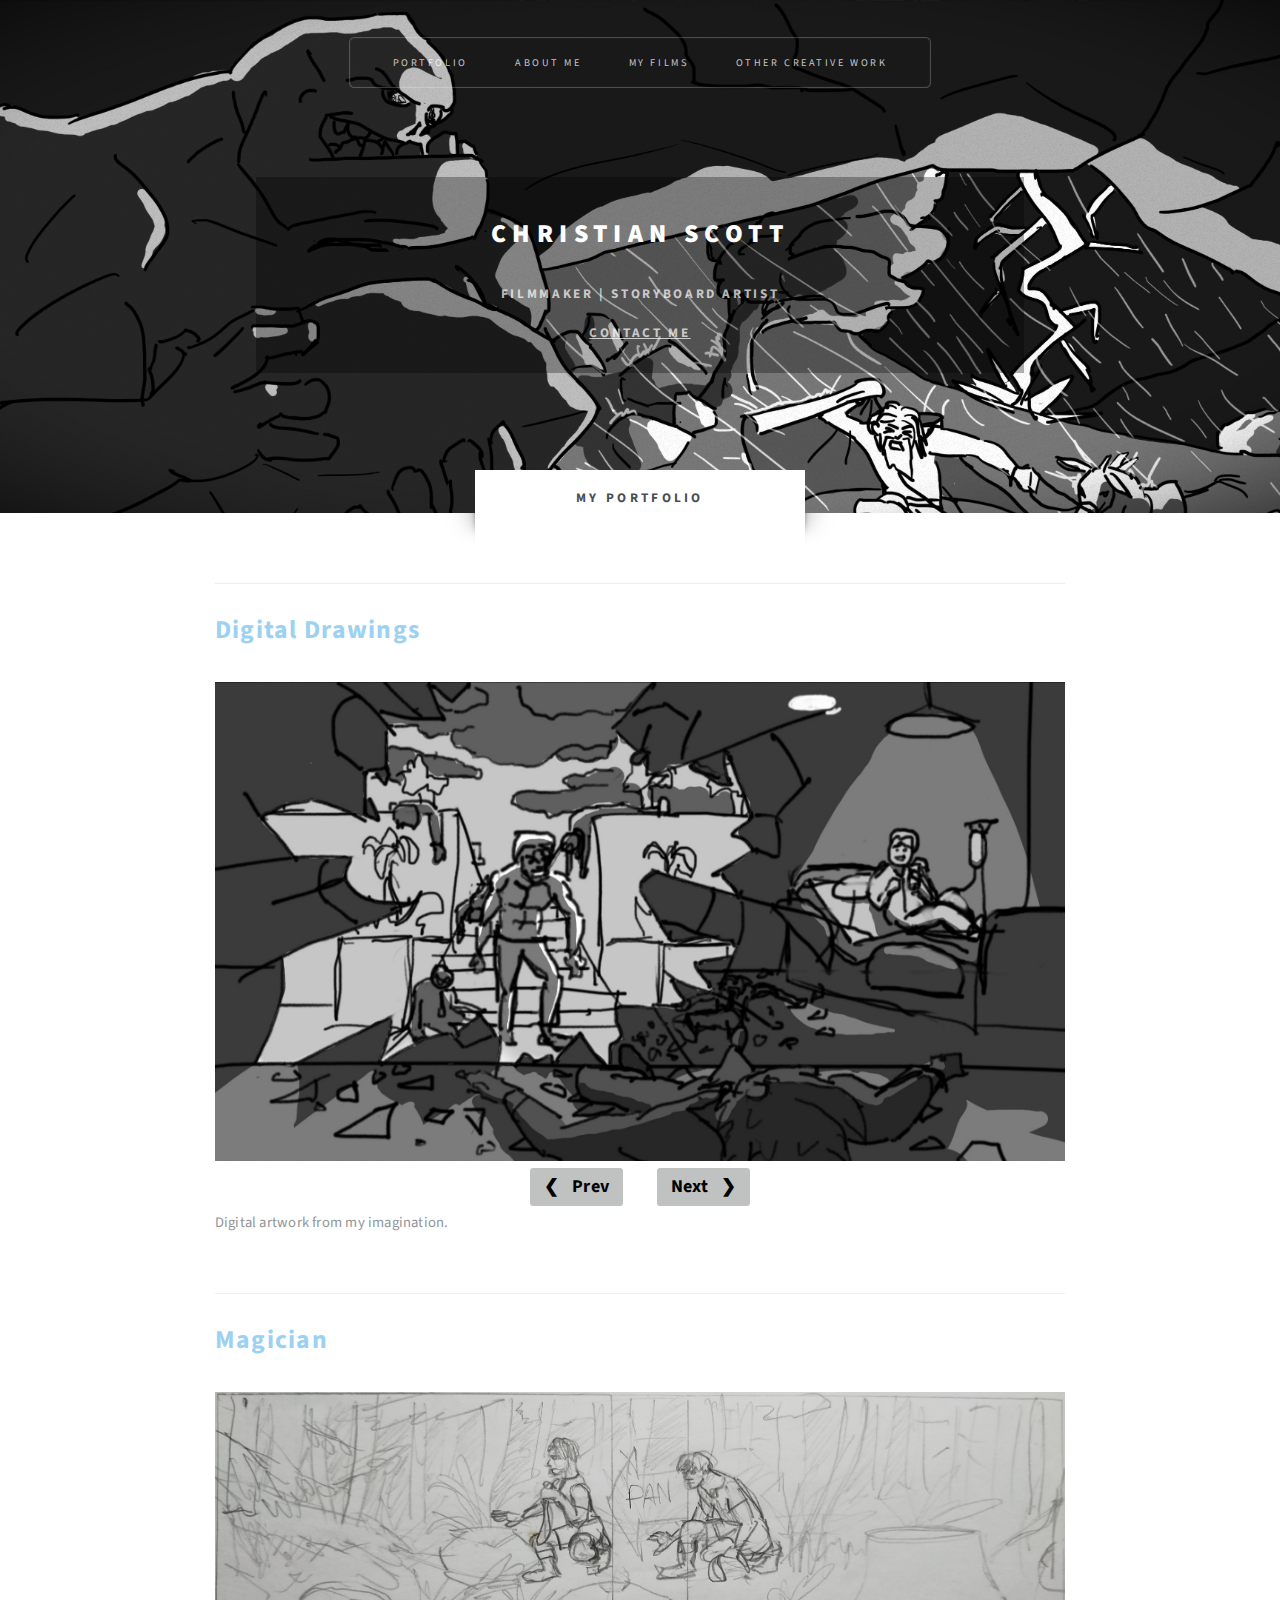
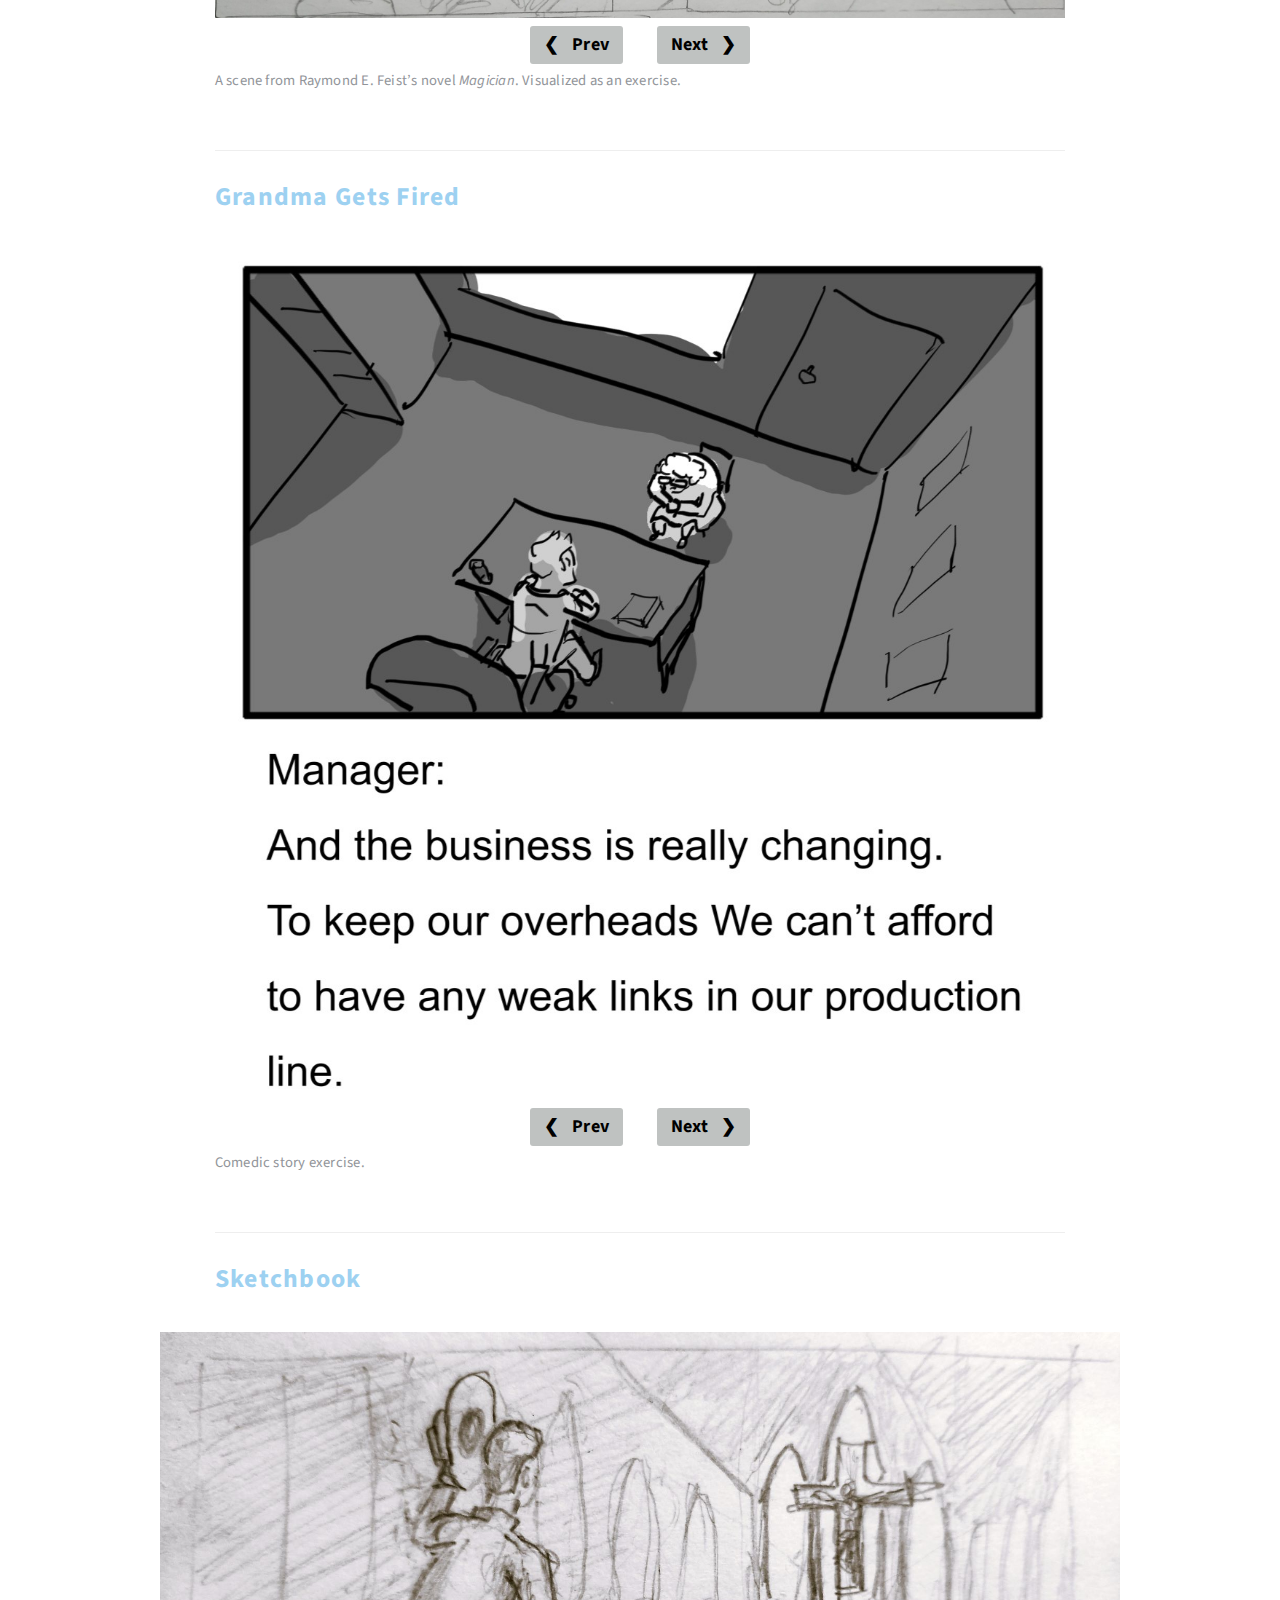
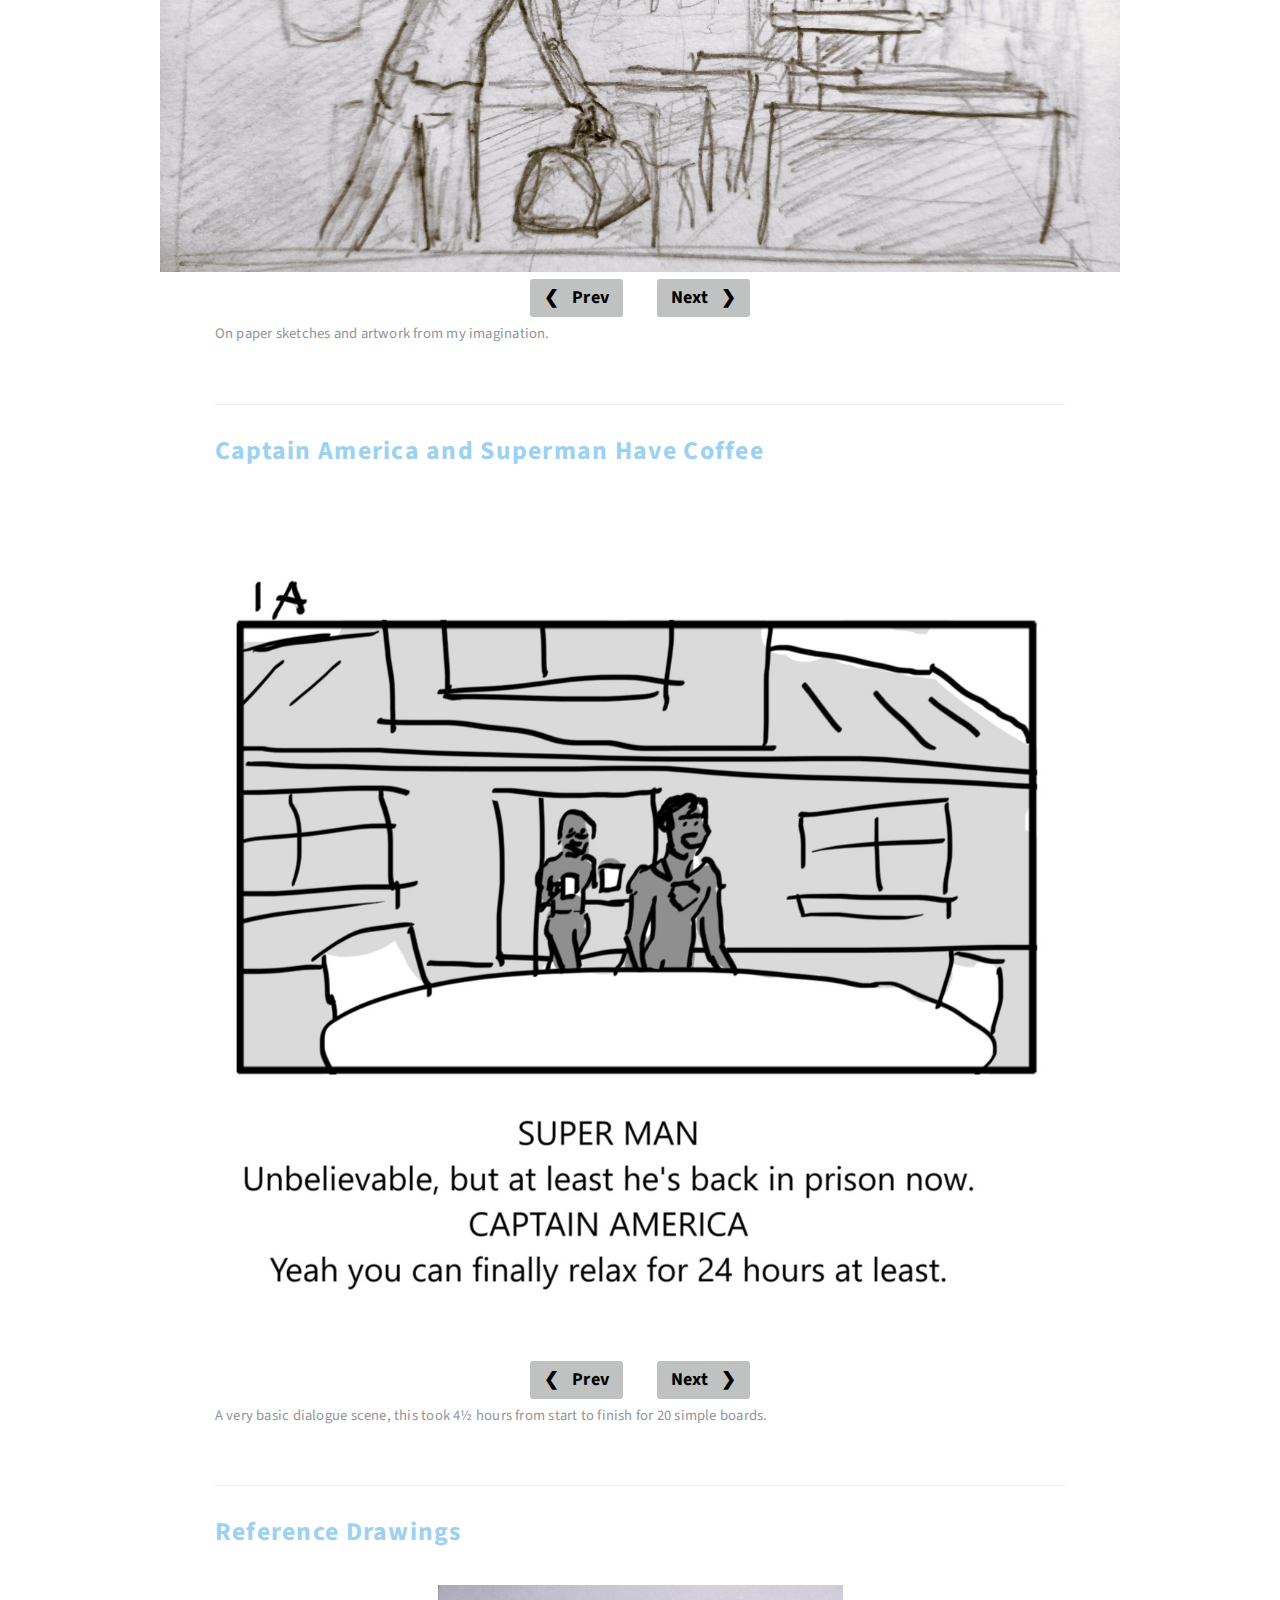
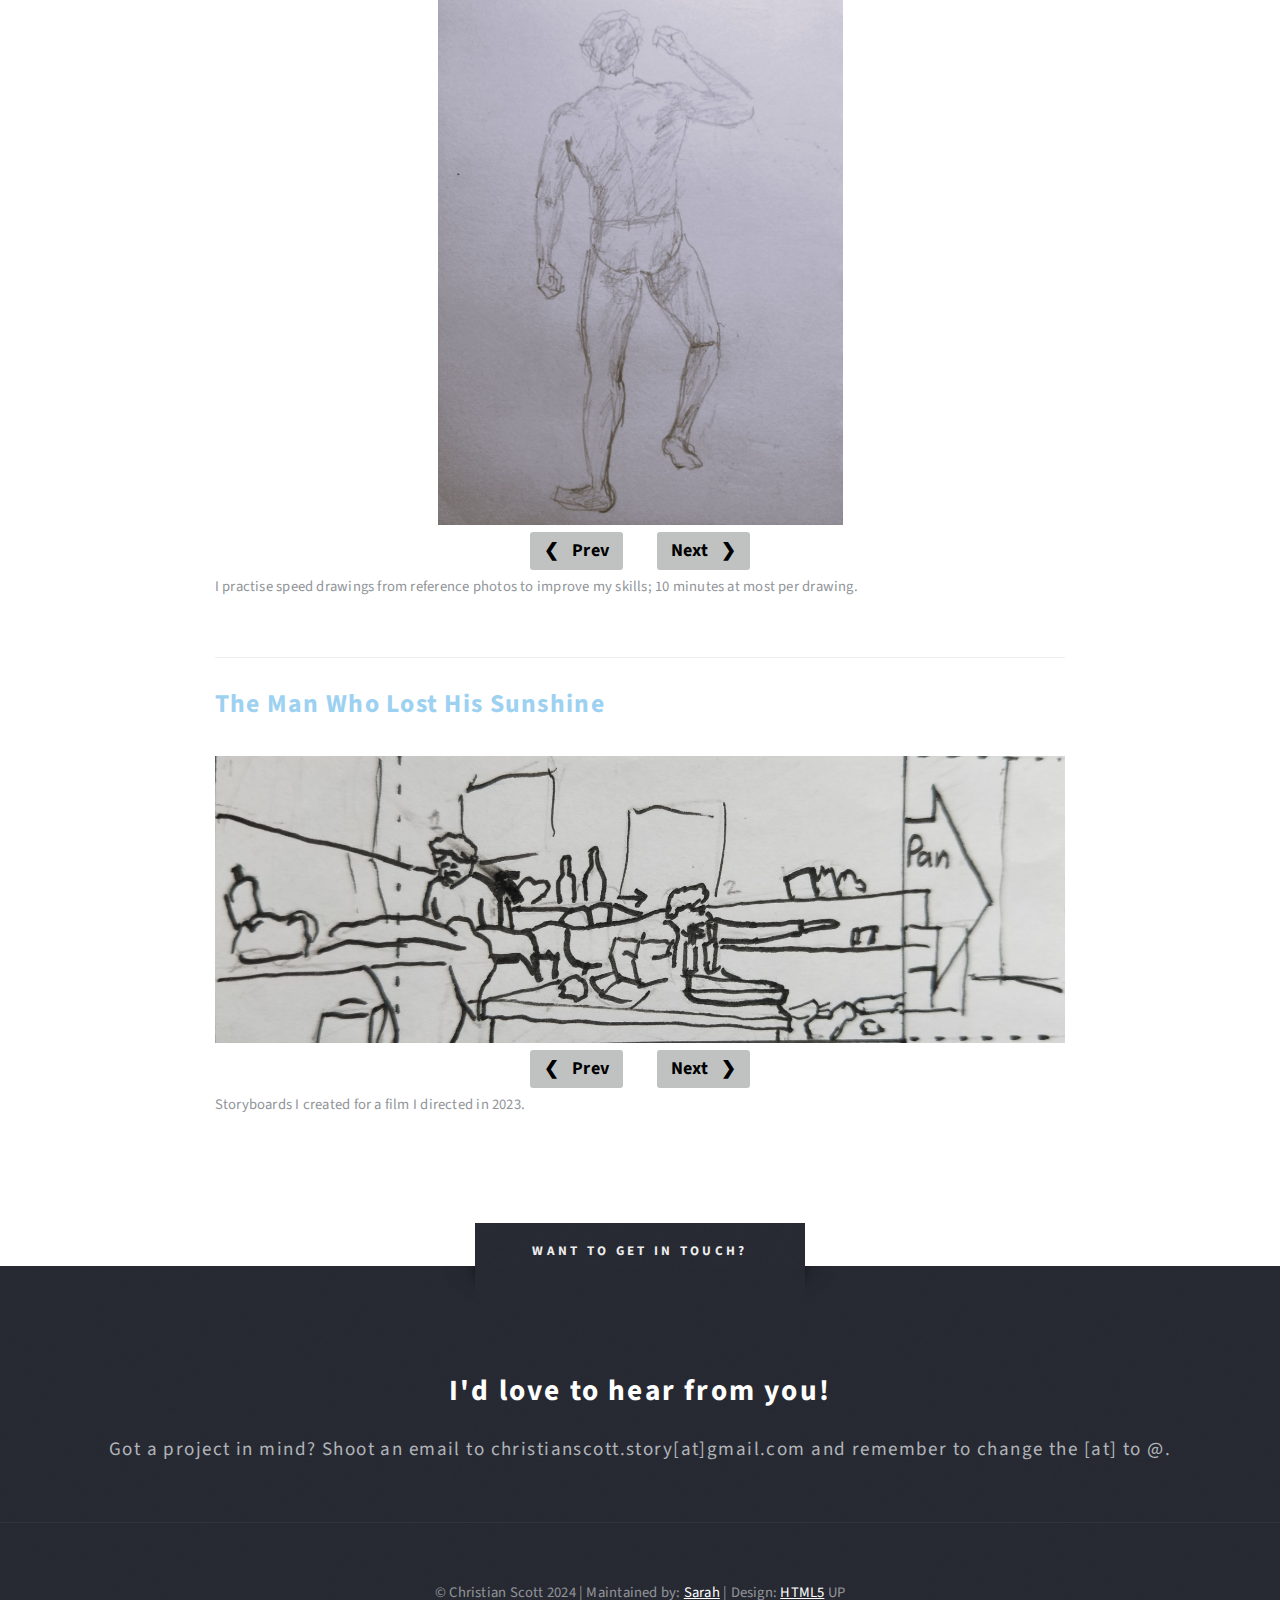
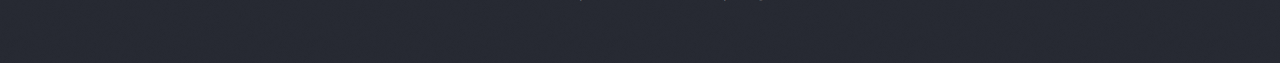
==== commit 238f7235: "Changed Readme, Updated Email and Fixed Typos" ====
--- a/index.html
+++ b/index.html
@@ -24,7 +24,7 @@
 				<div class="box bgbox">
 					<h1>Christian Scott</h1>
 					<p>Filmmaker | Storyboard Artist</p>
-					<p><a href="mailto:ChristianScott314@gmail.com">Contact me</a></p>
+					<p><a href="mailto:christianscott.story@gmail.com">Contact me</a></p>
 				</div>
 			</div>
 
@@ -42,7 +42,7 @@
 
 		<!-- Main -->
 		<section id="main" class="wrapper style2">
-			<div class="title">Stories are my passion</div>
+			<div class="title">My Portfolio</div>
 			<div class="container">
 				<!-- Features -->
 				<!-- To create new slides, copy one entire section. Update text. 
@@ -53,7 +53,7 @@
 				<section id="features">
 					<div class="feature-list">
 						<section>
-							<h1>Digital drawings</h1>
+							<h1>Digital Drawings</h1>
 							<br>
 							<div class="slideshow-container">
 								<div class="mySlides6 fade">
@@ -661,12 +661,13 @@
 			<header class="style1">
 				<h2>I'd love to hear from you!</h2>
 				<p>
-					Got a project in mind? Shoot an email to ChristianScott314[at]gmail.com and remember to change
+					Got a project in mind? Shoot an email to christianscott.story[at]gmail.com and remember to change
 					the [at] to @.
 				</p>
 			</header>
-			<p style="text-align: center;">&copy; Christian Scott 2024 | Design: <a href="http://html5up.net">HTML5
-					UP</a></p>
+			<p style="text-align: center;">&copy; Christian Scott 2024 | Maintained by: <a
+					href="https://github.com/Cryptoblade42">Sarah</a> | Design: <a href="http://html5up.net">HTML5</a>
+				UP</a></p>
 		</section>
 
 	</div>
